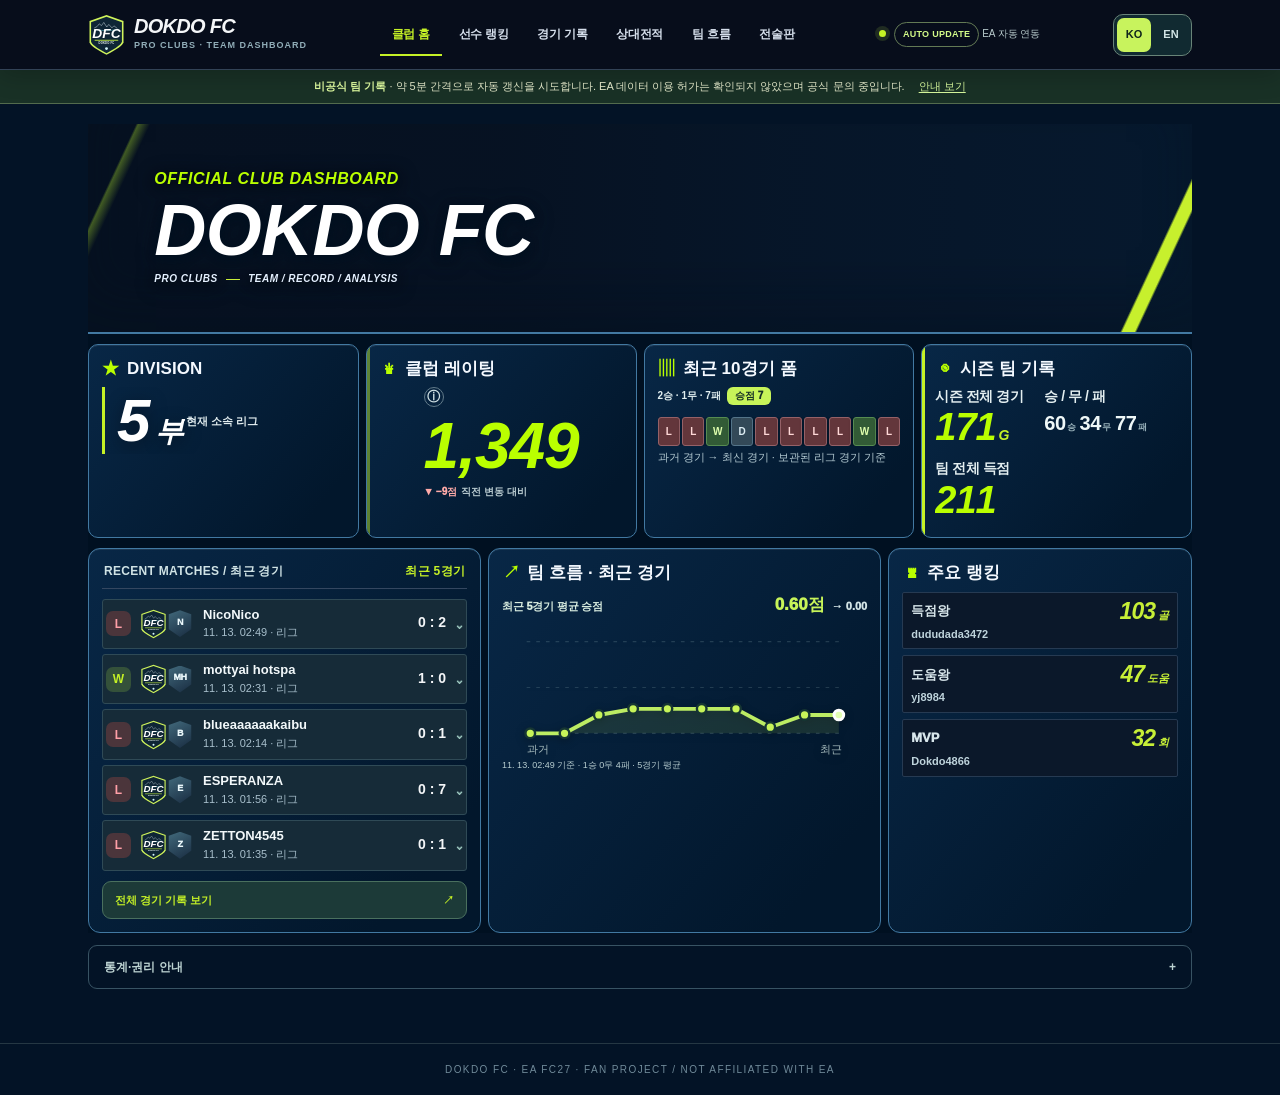
==== index.html @ 56c51da2 "Publish screenshot-reviewed mobile card density and revalidate all viewports" ====
<!doctype html>
<html lang="ko">
<head>
<meta charset="utf-8"><meta name="viewport" content="width=device-width,initial-scale=1">
<meta name="color-scheme" content="dark">
<meta name="theme-color" content="#080e16">
<meta property="og:title" content="DOKDO FC | 독립 클럽 경기 기록">
<meta property="og:description" content="디비전, 선수 랭킹, 경기 결과, 상대전적과 최근 10경기 흐름">
<meta property="og:image" content="https://insungmeta.github.io/dokdo-fc/assets/og-dokdo-fc.png">
<title>DOKDO FC | 독립 클럽 경기 기록</title>
<link rel="alternate" hreflang="ko" href="https://insungmeta.github.io/dokdo-fc/?lang=ko">
<link rel="alternate" hreflang="en" href="https://insungmeta.github.io/dokdo-fc/?lang=en">
<meta name="description" content="DOKDO FC 독립 팬 커뮤니티의 경기·선수 기록과 전술 분석. EA 또는 그 라이선스 제공자와 제휴하지 않습니다.">
<style>
:root{--bg:#080e16;--panel:#111d2a;--panel2:#152432;--ink:#eff6f8;--soft:#b7c7d1;--muted:#8298a8;--line:#263949;--lime:#c6f24d;--green:#9ccf39;--cyan:#69d7e8;--gold:#f4c86d;--red:#ef7e83}
*{box-sizing:border-box}html{scroll-behavior:smooth}body{margin:0;background:radial-gradient(ellipse at 50% -300px,#1d3840,#080e16 730px);color:var(--ink);font:14px/1.5 'Pretendard','Noto Sans KR','Malgun Gothic',sans-serif}button{cursor:pointer;font:inherit}button:focus-visible,a:focus-visible{outline:2px solid var(--cyan);outline-offset:3px}a{text-decoration:none;color:inherit}svg{display:block}.shell{max-width:1460px;margin:0 auto;padding:0 38px}.microtop{font-size:10px;letter-spacing:2.4px;padding:8px 0;background:var(--lime);color:#102017;font-weight:900}.microtop .shell{display:flex;justify-content:space-between;gap:15px}.mini-logo{width:39px;height:45px;flex:none}.brand{display:flex;align-items:center;gap:13px}.brand h1{margin:0;font:900 24px/1 Arial,sans-serif;letter-spacing:-.9px}.brand p{font-size:10px;letter-spacing:1.3px;color:#9ab4bc;margin:7px 0 0;font-weight:800}.header{position:sticky;top:0;z-index:20;background:#0c1822ee;backdrop-filter:blur(14px);border-bottom:1px solid #31434c}.header .shell{height:77px;display:flex;justify-content:space-between;gap:20px;align-items:center}.nav{display:flex;align-items:center;gap:7px}.nav a{color:#a2b3bd;font-weight:800;border-radius:7px;padding:11px 14px;font-size:12px}.nav a.selected,.nav a:hover{color:var(--lime);background:#2b423b70}.live{color:#b8cacc;font-size:11px;white-space:nowrap}.live:before{content:"";display:inline-block;width:7px;height:7px;background:var(--lime);border-radius:50%;margin-right:8px;box-shadow:0 0 0 4px #c5f35022}.demo{display:inline-block;border:1px solid #637a55;color:#d3fb89;padding:5px 8px;border-radius:30px;font-size:10px;font-weight:900;letter-spacing:.3px}
main{padding-top:24px;padding-bottom:50px}.hero{display:grid;grid-template-columns:minmax(0,1.35fr) minmax(330px,.8fr);gap:16px}.hero-left,.hero-right{min-width:0;position:relative;border:1px solid #36504e;border-radius:15px;overflow:hidden;min-height:253px}.hero-left{background:radial-gradient(ellipse at 79% 70%,#2d534a 0%,transparent 46%),linear-gradient(115deg,#172e3b,#0e202e 80%);padding:31px 34px}.hero-left:before{content:"";position:absolute;inset:-60px -120px auto auto;width:380px;height:380px;border:1px solid #ffffff22;border-radius:100%;box-shadow:0 0 0 60px #ffffff07,0 0 0 120px #ffffff04;pointer-events:none}.hero-left .eyebrow{font-weight:900;letter-spacing:2px;font-size:10px;color:var(--lime)}.hero-left h2{font-size:clamp(29px,3.0vw,47px);line-height:1.12;letter-spacing:-2.1px;margin:16px 0 11px;max-width:760px}.hero-left h2 strong{color:var(--lime)}.hero-left p{max-width:530px;color:#b6d0d5;font-size:12px;margin:0;line-height:1.85}.hero-chips{margin-top:23px;display:flex;flex-wrap:wrap;gap:8px}.chip{background:#11272dba;padding:8px 11px;color:#b9d0d5;border:1px solid #53716a;border-radius:6px;font-size:10px;letter-spacing:.3px;font-weight:800}.chip b{color:#e4f8fb}.hero-right{background:linear-gradient(120deg,#152532,#0d1c29);padding:20px 23px;display:flex;flex-direction:column;justify-content:space-between}.hero-right-top{display:flex;align-items:center;justify-content:space-between;font-size:10px;color:#a5bbc3;font-weight:900;letter-spacing:1.4px}.win{color:var(--lime)}.scoreline{display:grid;grid-template-columns:1fr auto 1fr;align-items:center;gap:10px}.sideclub{text-align:center;min-width:0}.sideclub .name{font-size:11px;font-weight:900;overflow-wrap:anywhere}.sideclub small{color:#8396a6;font-size:9px}.sideclub .team-mark{display:flex;align-items:center;justify-content:center;margin:0 auto 6px;width:50px;height:55px}.sideclub .team-mark .mini-logo{width:42px;height:48px}.fallback-mark{width:47px;height:47px;display:grid;place-items:center;border-radius:50%;border:2px solid #67848e;color:#e1eaf1;font-weight:900;letter-spacing:-1px;background:#1f3544}.score-number{font:900 clamp(42px,4.1vw,65px)/1 Arial,sans-serif;letter-spacing:-4px;white-space:nowrap}.score-number span{color:#758c92;font-weight:700;margin:0 6px}.hero-right-foot{display:flex;justify-content:space-between;border-top:1px solid #ffffff16;padding-top:12px;color:#8da5b4;font-size:10px;gap:5px}.hero-right-foot strong{color:#cde3e7}
.metric-strip{display:grid;grid-template-columns:repeat(4,1fr);gap:14px;margin-top:16px}.metric{border-radius:13px;background:#111e2b;border:1px solid #273c4b;padding:19px 20px;display:flex;align-items:center;gap:15px;min-height:109px}.metric-icon{width:44px;height:44px;display:grid;place-items:center;flex:none;border:1px solid #44645e;background:#1a3b3c;border-radius:12px;color:var(--lime)}.metric-icon svg{width:23px;height:23px}.metric h3{font-size:11px;font-weight:850;margin:0;color:#9cb1bf}.metric b{font:900 31px/1 Arial,sans-serif;letter-spacing:-1.5px;display:block;margin:8px 0}.metric small{font-size:10px;color:#8096a4}.metric .accent{color:var(--lime)}
.section-title{display:flex;align-items:end;justify-content:space-between;gap:16px;margin:39px 0 17px}.section-title .no{display:block;color:var(--lime);font-size:10px;letter-spacing:2.5px;font-weight:900}.section-title h2{font-size:26px;margin:7px 0 0;letter-spacing:-1.1px}.section-title p{font-size:11px;line-height:1.5;color:var(--muted);margin:0;text-align:right}.pill-outline{display:inline-block;padding:7px 10px;border-radius:6px;border:1px solid #456364;color:#bcd4d2;font-weight:900;font-size:10px}
.star-grid{display:grid;grid-template-columns:repeat(4,minmax(0,1fr));gap:13px}.star{background:linear-gradient(135deg,#182934,#111c28);border:1px solid #324b57;border-radius:13px;padding:20px 19px;position:relative;overflow:hidden;min-height:205px}.star:after{content:"";position:absolute;width:140px;height:140px;border-radius:50%;border:1px solid #ffffff15;right:-48px;top:30px;box-shadow:0 0 0 35px #ffffff04}.star .star-top{display:flex;align-items:center;justify-content:space-between;font-size:10px;color:#a1b8bc;font-weight:900;letter-spacing:1.6px;position:relative;z-index:1}.star .emblem{width:39px;height:39px;border-radius:11px;background:#273e42;display:grid;place-items:center;font-size:22px;border:1px solid #486a60}.star .hero-number{font:900 61px/1 Arial,sans-serif;color:var(--lime);letter-spacing:-4px;margin-top:23px;position:relative;z-index:1}.star:nth-child(2) .hero-number{color:var(--cyan)}.star:nth-child(3) .hero-number{color:var(--gold)}.star:nth-child(4) .hero-number{color:#d6ddf6}.star .person{font-size:16px;font-weight:900;overflow-wrap:anywhere;margin:12px 0 4px;position:relative;z-index:1}.star .detail{font-size:10px;color:#8ea6b5;font-weight:750;position:relative;z-index:1}
.squad-layout{display:grid;grid-template-columns:minmax(0,1.38fr) minmax(335px,.75fr);gap:16px;margin-top:16px;align-items:stretch}.panel{border:1px solid #2b4150;border-radius:14px;background:#111d2a;min-width:0;overflow:hidden}.panel-head{padding:20px 21px;border-bottom:1px solid #263948;display:flex;align-items:center;justify-content:space-between;gap:12px}.panel-head h3{font-size:17px;margin:2px 0 0;letter-spacing:-.5px}.panel-head small{font-size:10px;font-weight:800;color:#91a9b5}.panel-head .minor{font-size:10px;color:#90a9b7;text-align:right}.panel-content{padding:21px}.category-strip{display:flex;flex-wrap:wrap;gap:7px;padding:18px 20px 7px}.category-strip button{border:1px solid #304956;border-radius:7px;background:#1b2e3d;color:#adc2cc;font-size:11px;font-weight:900;padding:10px 12px;transition:background .15s}.category-strip button.active,.category-strip button:hover{background:var(--lime);color:#132216;border-color:var(--lime)}.standings{padding:6px 20px 9px}.standing-row{display:grid;grid-template-columns:31px minmax(114px,1fr) 1.1fr auto;align-items:center;gap:13px;padding:14px 4px;border-bottom:1px solid #263747;cursor:pointer;border-radius:5px}.standing-row:hover,.standing-row.active{background:#22372e80}.standing-row:last-child{border-bottom:0}.order{color:#8babb0;font-size:14px;font-weight:900;text-align:center}.standing-row:first-child .order{color:var(--lime)}.who{min-width:0}.who strong{display:block;font-size:12px;overflow-wrap:anywhere}.who span{font-size:10px;color:#7796a8}.progress{height:8px;background:#273b48;border-radius:10px;overflow:hidden}.progress>i{display:block;height:100%;background:linear-gradient(90deg,#719d41,var(--lime));border-radius:10px}.amount{min-width:70px;text-align:right;font-size:18px;color:var(--lime);font-weight:900}.note{font-size:10px;color:#87a0b0;line-height:1.7;padding:0 21px 20px;min-height:44px}.profile-content{padding:24px}.profile-kicker{font-size:10px;color:var(--lime);letter-spacing:2px;font-weight:900}.profile-avatar{background:#26413d;border:2px solid #4f765c;color:var(--lime);border-radius:14px;width:58px;height:58px;display:grid;place-items:center;font-weight:1000;font-size:24px}.profile-top{display:flex;gap:14px;align-items:center;margin:14px 0 12px}.profile-top strong{display:block;font-size:19px;overflow-wrap:anywhere}.profile-top small{font-size:11px;color:#8eacb5}.profile-big{border-radius:11px;background:linear-gradient(110deg,#1f3c32,#172832);padding:17px 18px;display:flex;justify-content:space-between;align-items:end;margin-top:15px;gap:6px}.profile-big small{color:#a2c4be;font-size:10px}.profile-big b{font:900 43px/1 Arial,sans-serif;color:var(--lime)}.profile-stats{display:grid;grid-template-columns:1fr 1fr;gap:8px;margin-top:10px}.profile-stat{background:#1a2b39;border:1px solid #2b404e;border-radius:9px;padding:12px 13px}.profile-stat span{color:#94aebb;font-size:10px;display:block}.profile-stat strong{font:900 22px/1 Arial,sans-serif;margin-top:8px;display:block}.profile-hint{font-size:11px;color:#98acb5;line-height:1.75;margin-top:15px}.scopetag{display:inline-block;color:#a1d2cf;border:1px solid #45636a;background:#183037;padding:5px 8px;font-size:10px;border-radius:5px;font-weight:850}
.separate-row{display:grid;grid-template-columns:1fr 1fr;gap:16px;margin-top:16px}.highlight-panel{display:flex;gap:17px;align-items:center;padding:20px}.highlight-panel .symbol{border:1px solid #405959;border-radius:11px;background:#20363c;width:55px;height:55px;flex:none;display:grid;place-items:center;font-size:27px}.highlight-panel h3{font-size:14px;margin:0 0 5px}.highlight-panel p{margin:0;color:#8da8b6;font-size:11px;line-height:1.65}.highlight-panel b{font-size:22px;color:var(--lime)}
.match-section{display:grid;grid-template-columns:minmax(280px,.72fr) minmax(0,1.45fr);gap:16px}.match-list{padding:8px 13px}.match-item{display:grid;grid-template-columns:42px 1fr auto;align-items:center;text-align:left;gap:12px;color:var(--ink);width:100%;background:none;border:1px solid transparent;border-radius:9px;padding:13px 11px}.match-item:hover,.match-item.active{background:#1c3240;border-color:#3d565f}.match-item .wl{font-weight:1000;font-size:16px;width:30px;height:30px;display:grid;place-items:center;border-radius:7px;background:#4b353b;color:#ff9fa7}.match-item.win .wl{background:#34513a;color:var(--lime)}.match-item.draw .wl{background:#385060;color:#d7e6e9}.match-item .title{font-size:12px;font-weight:900}.match-item .date{font-size:10px;color:#8499a6;margin-top:4px}.match-item .score{font-size:18px;font-weight:950;white-space:nowrap}.match-center-head{background:linear-gradient(120deg,#1a3139,#122431);padding:20px 22px;display:flex;align-items:center;justify-content:space-between;gap:12px;border-bottom:1px solid #40565b}.match-center-head .games-title{font-size:12px;font-weight:850;color:#a4bbc3}.match-center-head .score{font:900 36px/1 Arial,sans-serif;letter-spacing:-1.2px;white-space:nowrap}.match-center-head .score b{color:var(--lime)}.center-body{padding:21px 24px}.compare-title{display:flex;justify-content:space-between;color:#a4b7c4;letter-spacing:.7px;font-size:10px;font-weight:900;margin-bottom:16px}.dual{display:grid;grid-template-columns:41px minmax(0,1fr) 91px minmax(0,1fr) 41px;align-items:center;gap:9px;margin:14px 0}.dual strong{font-size:15px}.dual strong:last-child{text-align:right}.dual .label{text-align:center;color:#b1c3ce;font-size:10px;font-weight:900}.lane{height:8px;background:#293d4b;border-radius:7px;overflow:hidden}.lane i{height:100%;display:block;width:0;background:var(--lime);border-radius:8px}.lane.r i{float:right;background:var(--cyan)}.coverage{background:#23312f;padding:10px 12px;border-left:2px solid var(--lime);border-radius:3px;color:#b1c9c2;font-size:10px;line-height:1.7;margin:16px 0}.match-footer{display:grid;grid-template-columns:repeat(3,1fr);gap:9px}.comparison-mini{border:1px solid #2a4250;background:#172a37;padding:11px 12px;border-radius:9px}.comparison-mini small{color:#93aab7;font-size:10px}.comparison-mini b{display:block;font-size:19px;color:#d7edf1;margin-top:5px}.comparison-mini b em{font-size:10px;color:#8dabb8;font-style:normal}.muted-tip{color:#8299a9;font-size:10px;margin:15px 0 0;line-height:1.7}
.final-tiles{display:grid;grid-template-columns:1.05fr .95fr;gap:16px}.formline{display:flex;flex-wrap:wrap;gap:9px;margin-top:16px}.formline span{width:36px;height:36px;display:grid;place-items:center;font-weight:1000;font-size:13px;border-radius:8px;border:1px solid #384e5b;color:#a8c1ce;background:#203442}.formline span.w{color:#d9ff86;background:#2a503a;border-color:#4d7950}.formline span.l{color:#ffb3ba;background:#512f3a;border-color:#74515a}.formline span.d{color:#c5d6de;background:#2c4351}.form-summary{display:flex;justify-content:space-between;gap:12px;color:#a7bec8;font-size:12px;margin-top:22px}.form-summary strong{color:var(--lime)}.team-record{height:12px;border-radius:12px;background:#263d4c;overflow:hidden;display:flex;margin-top:12px}.team-record i{display:block;height:100%}.team-record .w{background:var(--lime)}.team-record .d{background:#6caabd}.team-record .l{background:#b66e74}.cards-board{display:flex;flex-direction:column;gap:13px}.card-row{display:flex;gap:12px;align-items:center;justify-content:space-between;border-radius:10px;background:#1a2b38;border:1px solid #2c4450;padding:13px 14px}.card-row .name{font-weight:900;font-size:12px}.card-row .sub{font-size:10px;color:#859fab;margin-top:4px}.card-count{font-size:13px;font-weight:900;white-space:nowrap}.data-disclaimer{font-size:10px;line-height:1.8;color:#92a6b5;margin-top:25px;border-top:1px solid #283b49;padding-top:18px}.data-disclaimer strong{color:#d9e9e6}.method-btn{background:none;border:1px solid #59736a;border-radius:7px;padding:10px 13px;color:#cdeab2;font-size:11px;font-weight:900}.method-btn:hover{background:#284135}.foot{text-align:center;font-size:10px;letter-spacing:1.4px;color:#667f8f;padding:24px;border-top:1px solid #253743}.notice-ribbon{margin-top:15px;color:#b2c4c4;font-size:11px;line-height:1.7}.notice-ribbon b{color:var(--lime)}
.modal{border-radius:12px;border:1px solid #536d70;background:#11212d;color:var(--ink);padding:25px;max-width:600px;width:calc(100vw - 30px);box-shadow:0 30px 120px #000b}.modal::backdrop{background:#02070bc0}.modal h3{margin:0 0 15px}.modal p,.modal li{font-size:12px;color:#aec1ca;line-height:1.8}.modal ul{padding-left:19px}.modal button{background:var(--lime);border:0;border-radius:7px;padding:10px 19px;color:#0e1d17;font-weight:900}

/* V3: make CURRENT DIVISION the first visual focal point */
.hero-left{min-height:280px;padding-top:24px;padding-bottom:22px}
.division-showcase{display:flex;align-items:center;gap:23px;margin-top:12px;position:relative;z-index:1}
.division-digit{color:var(--lime);font:900 clamp(82px,9.2vw,142px)/.95 Arial,sans-serif;letter-spacing:-9px;text-shadow:0 12px 40px #b8f34b1c;white-space:nowrap}
.division-digit span{font-size:.48em;letter-spacing:-3px;margin-left:7px}
.division-copy{display:flex;flex-direction:column;gap:7px;margin-top:10px}
.division-copy strong{font-size:20px;letter-spacing:-.7px}
.division-copy small{font-size:10px;color:#9cbdc6;font-weight:850;letter-spacing:.8px}
.division-live{background:#cee96f24;border:1px solid #72904e;color:#e7ffa0;font-weight:900;font-size:10px;letter-spacing:.7px;border-radius:20px;padding:5px 9px;align-self:flex-start}
.division-subline{display:flex;gap:9px;flex-wrap:wrap;margin-top:6px}
.division-subline span{background:#0f2631bb;border:1px solid #3f6364;border-radius:6px;font-size:11px;padding:7px 10px;color:#eff8fa;font-weight:800}
.division-subline b{color:#a0bac1;font-size:10px;margin-right:8px}
.division-intro{margin-top:13px!important;font-size:11px!important}
.hero-left .hero-chips{margin-top:12px}
.head2head-inline{background:#213a32;border:1px solid #42694f;border-radius:8px;padding:10px 13px;color:#dbf5cf;font-size:11px;font-weight:850;margin-bottom:17px}
.h2h-panel{margin-top:17px;overflow:hidden}
.h2h-head{display:flex;align-items:center;justify-content:space-between;gap:20px;padding:20px 25px;border-bottom:1px solid var(--line);background:linear-gradient(110deg,#172d38,#11212e)}
.h2h-head h3{font-size:22px;margin:4px 0;letter-spacing:-.8px}.h2h-head h3 span{font-size:11px;font-weight:650;color:#9aafb8;margin-left:8px}
.h2h-head p{font-size:11px;color:#a0b5bf;margin:3px 0 0}.h2h-head .no{font-size:9px;letter-spacing:1.8px}
.h2h-select-wrap{display:flex;flex-direction:column;gap:5px;min-width:255px}.h2h-select-wrap label{font-size:10px;font-weight:800;color:#aabdc5}
.h2h-select-wrap select{appearance:none;background:#203748;color:#f1faef;border:1px solid #537062;padding:11px 36px 11px 12px;border-radius:7px;font-weight:850;font-size:12px;cursor:pointer;background-image:linear-gradient(45deg,transparent 50%,#c6f24d 50%),linear-gradient(135deg,#c6f24d 50%,transparent 50%);background-position:calc(100% - 20px) 17px,calc(100% - 15px) 17px;background-size:5px 5px;background-repeat:no-repeat}
.h2h-layout{display:grid;grid-template-columns:minmax(0,1fr) minmax(235px,.83fr) minmax(250px,1.15fr);gap:20px;padding:25px}
.h2h-emphasis{background:radial-gradient(ellipse at 0 0,#294b3f,transparent 90%),#162733;border-radius:11px;border:1px solid #35534e;padding:20px;min-width:0}
.h2h-versus{display:flex;align-items:center;gap:9px;font-size:12px;font-weight:900}.h2h-versus>span:first-child{color:var(--lime)}.h2h-versus strong{font-size:9px;color:#8babb8}.h2h-versus>span:last-child{overflow-wrap:anywhere}
.h2h-count{font:900 52px/1 Arial,sans-serif;color:var(--lime);margin-top:19px;letter-spacing:-2px}.h2h-count span{font:800 12px/1.3 'Pretendard','Noto Sans KR',sans-serif;letter-spacing:0;color:#b6cbd0;margin-left:7px}
.h2h-desc{font-size:10px;color:#86a9b4;margin-top:10px}
.h2h-stats{display:flex;flex-direction:column;justify-content:center;gap:16px}.h2h-wdl{display:grid;grid-template-columns:repeat(3,1fr);gap:7px}.h2h-wdl>div{background:#1b3040;border:1px solid #354e5a;border-radius:9px;text-align:center;padding:12px 4px}.h2h-wdl strong{font:900 33px/1 Arial,sans-serif;display:block;color:var(--lime)}.h2h-wdl>div:nth-child(2) strong{color:#cfdfed}.h2h-wdl>div:nth-child(3) strong{color:#f29e9f}.h2h-wdl span{font-size:11px;color:#a1b2c0;display:block;margin-top:6px;font-weight:850}
.h2h-record-line{height:8px;border-radius:5px;overflow:hidden;background:#50343d;display:flex}.h2h-record-line i{display:block;height:100%;background:var(--lime)}.h2h-goals{display:flex;justify-content:space-between;gap:9px;font-size:11px;color:#a0b7c1;margin-top:12px}.h2h-goals b{color:#f0f6fa;font-size:16px}
.h2h-history{min-width:0}.h2h-history-title{display:flex;align-items:center;justify-content:space-between;font-size:11px;margin-bottom:12px}.h2h-history-title b{font-weight:900}.h2h-history-title span{font-size:10px;color:#799cab}.h2h-fixtures{display:flex;flex-direction:column;gap:7px;max-height:212px;overflow:auto}
.h2h-fixture{display:grid;grid-template-columns:32px 1fr auto;gap:12px;align-items:center;padding:10px 11px;background:#1b2c3b;border-radius:7px;border:1px solid #2e4654}.h2h-fixture .result{font-size:12px;font-weight:900;border-radius:5px;display:grid;place-items:center;width:26px;height:26px;background:#36533e;color:var(--lime)}.h2h-fixture .result.l{background:#50353d;color:#ff9aa0}.h2h-fixture .result.d{background:#374a59;color:#e1ecf0}.h2h-fixture span{font-size:10px;color:#9eb6c2}.h2h-fixture strong{font-size:18px;white-space:nowrap}.h2h-foot{padding:13px 25px;border-top:1px solid #2d4653;background:#0e1a26;color:#8ea6b2;font-size:10px;line-height:1.7}
@media(max-width:1080px){.h2h-layout{grid-template-columns:1fr 1fr}.h2h-history{grid-column:1/-1}.h2h-fixtures{display:grid;grid-template-columns:repeat(2,minmax(0,1fr))}.hero-left{min-height:280px}}
@media(max-width:650px){.hero-left{padding:20px 19px;min-height:auto}.division-showcase{gap:14px}.division-digit{font-size:95px;letter-spacing:-7px}.division-copy strong{font-size:15px}.division-copy small{font-size:8px}.division-live{font-size:8px;padding:4px 5px}.division-subline span{font-size:10px}.division-intro{font-size:10px!important}.h2h-head{flex-direction:column;align-items:stretch;padding:17px}.h2h-head h3{font-size:19px}.h2h-select-wrap{min-width:0}.h2h-layout{grid-template-columns:1fr;gap:11px;padding:14px}.h2h-history{grid-column:auto}.h2h-fixtures{display:flex}.h2h-emphasis{padding:17px}.h2h-count{font-size:44px}.h2h-foot{padding:13px 16px}}

@media(max-width:1080px){.shell{padding-left:24px;padding-right:24px}.hero{grid-template-columns:1fr}.hero-left,.hero-right{min-height:220px}.hero-right{max-width:none}.scoreline{max-width:600px;margin:auto;width:100%}.metric-strip{grid-template-columns:repeat(2,1fr)}.star-grid{grid-template-columns:repeat(2,1fr)}.squad-layout,.match-section{grid-template-columns:1fr}.separate-row{grid-template-columns:1fr 1fr}.final-tiles{grid-template-columns:1fr}.rightstatus{display:none}}
@media(max-width:650px){.shell{padding-left:15px;padding-right:15px}.microtop{font-size:8px;letter-spacing:1.1px}.header .shell{height:71px;gap:8px;flex-wrap:wrap}.brand h1{font-size:19px}.brand p{font-size:8px}.mini-logo{width:33px;height:38px}.nav{gap:0}.nav a{font-size:10px;padding:8px}.demo{display:none}.hero-left{padding:25px 22px;min-height:215px}.hero-left h2{font-size:30px;letter-spacing:-1.4px;margin-top:16px}.hero-left p{font-size:11px}.hero-right{padding:18px;min-height:194px}.score-number{font-size:47px}.hero-right-foot{font-size:9px}.metric-strip{gap:9px}.metric{min-height:108px;padding:12px;gap:9px}.metric-icon{width:36px;height:36px}.metric-icon svg{width:19px}.metric b{font-size:26px}.metric h3{font-size:10px}.metric small{font-size:9px}.section-title{margin:28px 0 12px}.section-title h2{font-size:21px}.section-title p{display:none}.star-grid{gap:9px}.star{min-height:176px;padding:15px 12px}.star .star-top{font-size:8px;letter-spacing:.7px}.star .emblem{width:32px;height:32px;font-size:17px}.star .hero-number{font-size:48px;margin-top:19px}.star .person{font-size:12px}.star .detail{font-size:9px}.panel-head{padding:16px}.panel-content{padding:16px}.category-strip{padding:14px 12px 4px;gap:5px}.category-strip button{padding:9px 9px;font-size:10px}.standings{padding:5px 11px}.standing-row{grid-template-columns:21px minmax(95px,1fr) .6fr auto;gap:7px}.who strong{font-size:11px}.amount{min-width:49px;font-size:15px}.progress{height:7px}.profile-content{padding:20px}.separate-row{grid-template-columns:1fr}.match-center-head{padding:17px}.center-body{padding:16px}.dual{grid-template-columns:32px 1fr 82px 1fr 32px;gap:5px}.dual strong{font-size:13px}.dual .label{font-size:9px}.match-footer{gap:5px}.comparison-mini{padding:10px 8px}.comparison-mini small{font-size:9px}.comparison-mini b{font-size:16px}.formline span{width:30px;height:30px}.topline small{display:none}}

/* V4: actual EA emblem URLs with clean responsive fallback badges */
.crest-frame{width:38px;height:42px;position:relative;display:inline-flex;flex:0 0 auto;align-items:center;justify-content:center;isolation:isolate}
.crest-frame.small{width:30px;height:33px}.crest-frame.large{width:61px;height:65px}
.crest-fallback{width:94%;height:94%;display:grid;place-items:center;clip-path:polygon(50% 0,96% 15%,96% 70%,50% 99%,4% 70%,4% 15%);background:linear-gradient(150deg,#426a7c,#182b40);border-radius:1px;color:#ebf8fb;font-weight:1000;letter-spacing:-.5px;font-size:11px;padding-bottom:2px}
.crest-frame.small .crest-fallback{font-size:9px}.crest-frame.large .crest-fallback{font-size:15px}
.crest-img{display:block;position:absolute;inset:0;width:100%;height:100%;object-fit:contain;filter:drop-shadow(0 3px 4px #0006)}
.crest-frame.is-fallback .crest-img{display:none}
.match-item{grid-template-columns:32px 62px minmax(0,1fr) auto;gap:9px}
.match-item .match-logos{display:flex;align-items:center;gap:3px;min-width:62px}
.match-item .match-logos .crest-frame{width:29px;height:32px}
.match-item .wl{font-size:13px;width:27px;height:27px}
.match-item .title{font-size:11px;line-height:1.3}
.scoreline .team-mark .crest-frame{margin:auto}
.scoreline .sideclub .team-mark{width:62px;height:67px}
.scoreline .name{line-height:1.3;min-height:28px}
.game-team-display{display:flex;align-items:center;gap:10px;margin-top:7px}
.game-team-display .crest-frame{width:35px;height:37px}
.game-team-display .team-name-pair{font-size:12px;font-weight:900;line-height:1.3;letter-spacing:-.3px}
.game-team-display .team-name-pair span{color:#7d9aab;font-size:11px;margin:0 4px}
.h2h-versus{align-items:center;gap:10px}
.h2h-rival-brand{display:flex;align-items:center;gap:8px;min-width:0;font-size:11px;font-weight:950}
.h2h-rival-brand .crest-frame{width:35px;height:38px}
.h2h-rival-brand>span{overflow-wrap:anywhere}
.h2h-fixture{grid-template-columns:27px 42px minmax(0,1fr) auto;gap:9px}
.h2h-fixture .fixture-logos{display:flex;align-items:center;gap:1px}
.h2h-fixture .fixture-logos .crest-frame{width:19px;height:22px}
.h2h-fixture .fixture-logos .crest-fallback{font-size:7px}
.crest-data-note{display:flex;gap:7px;align-items:center;font-size:10px;color:#99b3bd;margin:8px 0 0;padding:0 2px}
.crest-data-note b{color:#c7f25c}
@media(max-width:650px){.match-item{grid-template-columns:28px 55px minmax(0,1fr) auto;gap:5px;padding:11px 8px}.match-item .match-logos{gap:0;min-width:52px}.match-item .match-logos .crest-frame{width:25px;height:29px}.match-item .score{font-size:15px}.match-item .title{font-size:10px}.game-team-display .crest-frame{width:27px;height:31px}.game-team-display{gap:6px}.game-team-display .team-name-pair{font-size:10px}.h2h-rival-brand .crest-frame{width:27px;height:30px}.h2h-rival-brand{gap:3px;font-size:10px}.h2h-versus{gap:5px}.h2h-fixture{grid-template-columns:25px 36px minmax(0,1fr) auto;gap:6px}}


/* V5: current division + immediately visible 10-match form */
.division-form{margin-top:13px;background:#092229c9;border:1px solid #45685b;border-radius:10px;padding:12px 15px;max-width:670px;position:relative;z-index:1}
.division-form-top{display:flex;align-items:center;gap:10px;flex-wrap:wrap;font-size:11px}
.division-form-top strong{font-weight:950;color:#f2ffef;margin-right:auto}
.division-form-top span{font-weight:850;color:#e2eff0}
.division-form-top b{background:#c7f459;color:#163027;border-radius:6px;padding:3px 8px;font-weight:950}
.division-form-results{display:grid;grid-template-columns:repeat(10,minmax(0,1fr));gap:5px;margin:10px 0 6px}
.division-form-results span{height:24px;border-radius:5px;display:grid;place-items:center;font-size:10px;font-weight:950;color:#c6d9df;background:#284655;border:1px solid #50717c}
.division-form-results span.w{background:#325b36;color:#e0ffae;border-color:#568c51}
.division-form-results span.d{background:#334958;color:#deedf4;border-color:#547489}
.division-form-results span.l{background:#63363b;color:#ffd8d7;border-color:#956167}
.division-form>small{color:#89a4af;font-size:9px;line-height:1.4}
.star-grid{grid-template-columns:repeat(5,minmax(0,1fr))}
.star{padding:19px 16px;min-width:0}.star .star-top{font-size:9px;letter-spacing:.5px}
.star .hero-number{font-size:56px}
.star:nth-child(4) .hero-number{color:#8fe1b8}
.star:nth-child(5) .hero-number{color:#d6ddf6}
@media(max-width:1080px){.star-grid{grid-template-columns:repeat(2,minmax(0,1fr))}}
@media(max-width:650px){.division-form{padding:11px 12px}.division-form-results{gap:3px}.division-form-results span{height:24px}.division-form-top{gap:7px;font-size:10px}.star .hero-number{font-size:47px}.star .star-top{font-size:8px}.star-grid .star:last-child{grid-column:1/-1;min-height:155px}}


/* V6 layout refinement — compact desktop hero, less decorative dead space, reliable mobile card layering */
.hero-left{padding:23px 25px 17px;min-height:0}
.division-hero-main{display:grid;grid-template-columns:minmax(0,.94fr) minmax(300px,1.06fr);gap:18px;align-items:center;margin-top:10px;position:relative;z-index:1}
.division-primary{min-width:0}
.division-showcase{gap:12px;margin-top:0}
.division-digit{font-size:clamp(85px,7.8vw,116px);letter-spacing:-8px}
.division-digit span{margin-left:5px}
.division-copy{gap:5px;margin-top:3px}
.division-copy strong{font-size:16px}
.division-copy small{font-size:9px}
.division-live{font-size:9px;letter-spacing:0;padding:4px 7px}
.division-subline{gap:7px;margin-top:7px}
.division-subline span{padding:6px 8px;font-size:10px}
.division-subline b{font-size:9px;margin-right:5px}
.division-form{max-width:none;margin:0;padding:14px 13px}
.division-form-top{gap:7px;font-size:10px}
.division-form-top strong{width:100%;font-size:12px}
.division-form-results{gap:4px;margin:9px 0 7px}
.division-form-results span{height:27px}
.hero-left .hero-chips{margin-top:12px;gap:6px;position:relative;z-index:1}
.hero-chips .chip{padding:6px 8px;font-size:9px}
.hero-right{padding:18px 19px;gap:12px;justify-content:space-between}
.hero-right .scoreline{margin:8px 0;gap:8px}
.hero-last-stats{display:grid;grid-template-columns:repeat(3,minmax(0,1fr));gap:7px;padding:11px 0 5px;border-top:1px solid #ffffff1d}
.hero-last-stats div{text-align:center;display:flex;flex-direction:column;gap:3px;min-width:0}
.hero-last-stats div+div{border-left:1px solid #ffffff16}
.hero-last-stats span{font-size:9px;color:#8babb5;font-weight:800}
.hero-last-stats strong{font:900 20px/1.15 Arial,sans-serif;color:#d4eaf1}
.hero-right-foot{padding-top:9px}
.section-title{margin-top:30px}
.star{min-height:174px;padding:16px 15px}
.star:after{opacity:.34;pointer-events:none}
.star .star-top{gap:7px}
.star .star-top>span:first-child{min-width:0;line-height:1.3;overflow-wrap:anywhere}
.star .emblem{flex:none;width:34px;height:34px;font-size:19px;position:relative;z-index:2}
.star .emblem-mvp{color:#f4c86d;background:#493d2c;border-color:#756342}
.star .emblem-mvp svg{display:block;width:23px;height:23px}
.star .hero-number{font-size:52px;margin-top:16px}
.star .person{margin-top:8px;font-size:14px}
.highlight-panel{padding:14px 17px;gap:12px}
.highlight-panel .symbol{width:43px;height:43px;font-size:20px}
.highlight-panel h3{font-size:13px}
.highlight-panel p{font-size:10px}
@media(max-width:1290px){
 .hero{grid-template-columns:1fr}
 .division-hero-main{grid-template-columns:minmax(0,.8fr) minmax(360px,1fr)}
 .hero-right{min-height:0;gap:12px}
 .hero-right .scoreline{max-width:720px;margin:4px auto 0}
 .hero-last-stats{max-width:700px;width:100%;margin:0 auto}
}
@media(max-width:820px){
 .division-hero-main{grid-template-columns:1fr;gap:13px}
 .division-form{width:100%}
 .hero-left{padding:22px}
 .division-showcase{gap:14px}
 .division-digit{font-size:108px}
 .division-copy strong{font-size:17px}
 .star-grid{grid-template-columns:repeat(2,minmax(0,1fr))}
}
@media(max-width:650px){
 /* Keep the header in normal document flow: a sticky capture previously obscured the MVP card. */
 .header{position:relative;top:auto}
 .hero-left{padding:19px 17px;min-height:0}
 .division-hero-main{gap:12px;margin-top:8px}
 .division-digit{font-size:91px}
 .division-copy strong{font-size:16px}
 .division-form{padding:11px}
 .division-form-top strong{width:auto}
 .hero-right{padding:16px}
 .hero-right .scoreline{margin:3px auto}
 .hero-last-stats{padding:11px 0 5px}
 .hero-last-stats strong{font-size:19px}
 .hero-last-stats span{font-size:9px}
 .section-title{margin-top:25px}
 .star-grid{gap:9px}
 .star{min-height:153px;padding:13px 11px}
 .star::after{display:none}
 .star .star-top{display:grid;grid-template-columns:minmax(0,1fr) 30px;align-items:start;gap:5px;font-size:9px;letter-spacing:.05px}
 .star .star-top>span:first-child{line-height:1.4;overflow-wrap:anywhere}
 .star .emblem{width:30px;height:30px;font-size:16px}
 .star .emblem-mvp svg{width:22px;height:22px}
 .star .hero-number{font-size:44px;margin-top:10px}
 .star .person{font-size:12px;margin-top:7px}
 .star .detail{font-size:9px}
 .star-grid .star:last-child{grid-column:1/-1;min-height:119px;display:grid;grid-template-columns:minmax(0,1fr) auto;grid-template-rows:auto auto auto;align-items:center;column-gap:12px}
 .star-grid .star:last-child .star-top{grid-column:1/-1}
 .star-grid .star:last-child .hero-number{grid-column:2;grid-row:2/4;font-size:51px;margin:0 8px 0 0}
 .star-grid .star:last-child .person{grid-column:1;grid-row:2;margin:4px 0 0}
 .star-grid .star:last-child .detail{grid-column:1;grid-row:3}
}
@media(max-width:360px){
 .star .star-top{grid-template-columns:minmax(0,1fr) 27px}
 .star .emblem{width:27px;height:27px}
 .division-form-top{font-size:9px}
 .division-form-results{gap:2px}
}

/* Live V7: optically balanced club crests on desktop and mobile */
.scoreline .sideclub .team-mark{width:75px;height:75px;min-height:75px}
.scoreline .sideclub .team-mark .mini-logo{width:67px;height:72px}
.scoreline .sideclub .team-mark .crest-frame.large{width:69px;height:73px}
.match-item .match-logos .mini-logo{width:30px;height:33px;flex:none}
.match-item .match-logos .crest-frame{width:29px;height:32px}
.game-team-display .mini-logo.detail-crest{width:39px;height:43px;flex:none}
.game-team-display .crest-frame{width:38px;height:42px}
.h2h-rival-brand .mini-logo{width:38px;height:43px}
.h2h-rival-brand .crest-frame{width:38px;height:43px}
.fixture-logos .mini-logo{width:22px;height:26px;flex:none}
/* Mobile season record: keep win-draw-loss totals aligned without ugly line breaks. */
.division-subline{align-items:stretch;display:flex;flex-wrap:wrap}
.division-subline .season-wdl{display:flex;align-items:center;gap:5px;white-space:nowrap;flex-wrap:nowrap}
.division-subline .season-wdl span{border:0;background:none;padding:0;display:inline;color:#edf9f7;font-size:11px}
.division-subline .season-wdl strong{font-weight:950;color:#f4fbfc}
.division-subline .season-wdl i{font-style:normal;color:#779aaa}
/* Put both passing percentages on the same vertical baseline. */
.match-footer{align-items:stretch}
.match-footer .comparison-mini{display:flex;flex-direction:column;justify-content:space-between;min-width:0;min-height:83px}
.match-footer .comparison-mini b{min-height:28px;display:flex;align-items:end;margin-top:12px;line-height:1.1}
.match-footer .comparison-mini small{line-height:1.35;min-height:28px}
@media(max-width:650px){
 .scoreline .sideclub .team-mark{width:64px;height:70px;min-height:70px}
 .scoreline .sideclub .team-mark .mini-logo{width:63px;height:68px}
 .scoreline .sideclub .team-mark .crest-frame.large{width:62px;height:67px}
 .division-subline{display:grid;grid-template-columns:1fr;gap:7px}
 .division-subline .best-division{justify-self:start}
 .division-subline .season-wdl{width:100%;justify-content:space-between;gap:3px;padding:8px 9px;font-size:10px}
 .division-subline .season-wdl b{font-size:10px;margin-right:auto;white-space:nowrap}
 .division-subline .season-wdl span{white-space:nowrap;font-size:10px!important}
 .division-subline .season-wdl i{font-size:9px}
 .match-footer .comparison-mini{padding:9px 7px;min-height:95px}
 .match-footer .comparison-mini small{font-size:9px;min-height:37px}
 .match-footer .comparison-mini b{font-size:20px;min-height:24px;margin-top:7px}
 .game-team-display .mini-logo.detail-crest{width:33px;height:37px}
 .game-team-display .crest-frame{width:32px;height:35px}
 .match-item .match-logos .mini-logo{width:27px;height:31px}
 .match-item .match-logos .crest-frame{width:27px;height:31px}
 .h2h-rival-brand .mini-logo{width:30px;height:34px}
 .h2h-rival-brand .crest-frame{width:30px;height:34px}
}

/* Responsive navigation: preserve Player, Match, Archive, Board without overlap. */
@media(max-width:650px){
 .header .shell{height:auto;min-height:76px;padding-top:12px;padding-bottom:10px;align-content:center;row-gap:7px}
 .header .nav{order:3;flex-basis:100%;width:100%;display:flex;overflow-x:auto;scrollbar-width:none;white-space:nowrap;gap:3px;padding-bottom:2px}
 .header .nav::-webkit-scrollbar{display:none}
 .header .nav a{flex:0 0 auto;font-size:10px;padding:7px 9px}
 .header .live{display:none}
}

/* V7.1: full-width W/D/L figures, no accidental mobile number wrap */
.metric-wdl .metric-body{min-width:0;flex:1}
.metric-wdl .wdl-values{display:grid;grid-template-columns:repeat(3,minmax(0,1fr));gap:5px;margin:7px 0 5px}
.metric-wdl .wdl-values>span{min-width:0;display:flex;flex-direction:column;align-items:flex-start;gap:3px}
.metric-wdl .wdl-values strong{display:block;white-space:nowrap;font:900 23px/1 Arial,sans-serif;letter-spacing:-.8px;color:#eff8f8}
.metric-wdl .wdl-values small{font-size:10px;font-weight:800;color:#99b2bb}
.metric-wdl .wdl-rate{display:block;white-space:nowrap;font-size:10px}
@media(max-width:650px){
 .metric-wdl{display:grid;grid-template-columns:36px minmax(0,1fr);grid-template-rows:36px auto auto;align-items:center;column-gap:8px;row-gap:2px}
 .metric-wdl .metric-icon{grid-column:1;grid-row:1}
 .metric-wdl .metric-body{display:contents}
 .metric-wdl h3{grid-column:2;grid-row:1;margin:0}
 .metric-wdl .wdl-values{grid-column:1/-1;grid-row:2;gap:5px;margin:3px 0 0}
 .metric-wdl .wdl-values>span{align-items:center;gap:3px}
 .metric-wdl .wdl-values strong{font-size:21px;letter-spacing:-.6px}
 .metric-wdl .wdl-values small{font-size:9px}
 .metric-wdl .wdl-rate{grid-column:1/-1;grid-row:3;font-size:9px;margin-top:1px;text-align:center}
}
@media(max-width:360px){.metric-wdl .wdl-values strong{font-size:19px}}


/* V7.2: latest match -> useful recent results; complete archive remains directly accessible */
.hero-recent-card{min-height:0!important;display:flex;flex-direction:column;gap:9px;padding:17px 16px!important}
.hero-recent-card .hero-right-top{padding:0 2px 5px;gap:8px;letter-spacing:.6px}
.hero-recent-list{display:flex;flex-direction:column;gap:3px;flex:1}
.hero-recent-list .match-item{grid-template-columns:27px 54px minmax(0,1fr) auto;gap:6px;padding:7px 6px;border-color:#294651;background:#132b38aa}
.hero-recent-list .match-item .wl{width:25px;height:25px;font-size:12px}
.hero-recent-list .match-item .match-logos{min-width:52px;gap:0}
.hero-recent-list .match-item .match-logos .crest-frame{width:26px;height:29px}
.hero-recent-list .match-item .match-logos .mini-logo{width:27px;height:30px}
.hero-recent-list .match-item .title{font-size:11px;white-space:nowrap;text-overflow:ellipsis;overflow:hidden}
.hero-recent-list .match-item .date{margin-top:1px;font-size:9px}
.hero-recent-list .match-item .score{font-size:14px;font-variant-numeric:tabular-nums}
.hero-recent-all{display:flex;align-items:center;justify-content:space-between;padding:8px 11px;border:1px solid #4a705e;background:#183e38aa;border-radius:8px;color:var(--lime);font-weight:900;font-size:11px}
.hero-recent-all:hover{background:#285244}
.hero-loading{padding:20px;color:#9cbbc2}
.archive-filter{padding:12px 14px 0;display:flex;gap:7px;flex-wrap:wrap}
.archive-filter button{border-radius:7px;padding:7px 11px;border:1px solid #32505c;background:#182b39;color:#c6d9df;font-size:11px;font-weight:850}
.archive-filter button.active{background:var(--lime);border-color:var(--lime);color:#152523}
.archive-actions{display:flex;justify-content:space-between;align-items:center;gap:8px;padding:8px 14px 13px;font-size:10px;color:#9eb7be}
.archive-show-all{border:1px solid #71955d;background:#204039;color:#d9fac6;font-size:11px;border-radius:8px;padding:9px 12px;font-weight:900}
.archive-show-all[hidden]{display:none}
.archive-total{font-size:11px;color:var(--lime);margin-left:4px}
.archive-original{font-size:10px;color:#add3c0;white-space:nowrap}
.match-archive .match-list{padding-bottom:5px}
.match-archive .match-item .match-type{color:#95bac5;font-size:9px;font-weight:700}
@media(max-width:650px){
 .hero-recent-card{padding:14px 13px!important;gap:7px}
 .hero-recent-list .match-item{grid-template-columns:25px 55px minmax(0,1fr) auto;gap:5px;padding:8px 6px}
 .hero-recent-list .match-item .score{font-size:14px}
 .archive-original{font-size:9px}
 .archive-filter{padding:10px 10px 0;gap:4px}
 .archive-filter button{font-size:10px;padding:7px 8px}
 .archive-actions{padding:9px 11px}
}


/* V7.3: one-open accordion and sticky section navigation */
html{scroll-padding-top:91px}
#overview,#players,#matches,#rivalry,#more{scroll-margin-top:91px}
.header{position:sticky!important;top:0!important;z-index:90!important;box-shadow:0 6px 18px #020b1299}
.header .nav{min-width:0}
.header .nav a{white-space:nowrap}
.match-section{display:block}
.match-archive{width:100%}
.review-dock{display:none}
.inline-match-review[hidden]{display:none!important}
.inline-match-review{margin:6px 6px 12px;background:#132735;border-color:#557d67;box-shadow:0 10px 25px #0003}
.inline-match-review .review-utility{display:flex;align-items:center;justify-content:space-between;gap:10px;padding:10px 16px;background:#1e3d3c;border-bottom:1px solid #527565;color:#d6f69d;font-size:11px}
.inline-match-review .review-utility button{background:#294b49;color:#f0f8eb;border:1px solid #678f7b;border-radius:7px;padding:7px 10px;font-size:11px}
.match-item .match-chevron{display:inline-block;color:#9ac4bd;font-size:15px;margin-left:9px;transition:transform .17s ease;vertical-align:middle}
.match-item[aria-expanded="true"] .match-chevron{transform:rotate(180deg);color:var(--lime)}
.match-item[aria-expanded="true"]{border-color:#6e9a6a;background:#204137}
.fold-summary{list-style:none;display:flex;align-items:center;gap:12px;padding:15px 19px;color:#f0f6f8;font-size:16px;font-weight:900;cursor:pointer;background:linear-gradient(110deg,#192f3b,#122430);border-bottom:1px solid transparent}
.fold-summary::-webkit-details-marker{display:none}
.fold-summary small{font-size:11px;color:#90adbb;font-weight:650;margin-left:auto}
.fold-summary em{font-style:normal;font-size:20px;line-height:1;color:var(--lime);transition:transform .18s}
details[open]>.fold-summary{border-bottom-color:#304a57}
details[open]>.fold-summary em{transform:rotate(180deg)}
.player-detail-panel{align-self:start}
.player-detail-panel .panel-head{padding:11px 17px}
.fold-section{background:#122432;border:1px solid #35515a;border-radius:13px;overflow:hidden}
.fold-section .final-tiles{padding:14px;margin:0}
.back-to-top{position:fixed;right:16px;bottom:19px;z-index:94;background:#c6f24d;color:#132419;font-weight:950;border:1px solid #e3ff8b;border-radius:30px;box-shadow:0 7px 24px #0009;padding:10px 15px;cursor:pointer}
.back-to-top[hidden]{display:none!important}
@media(max-width:1080px){.squad-layout{align-items:start}}
@media(max-width:650px){
 html{scroll-padding-top:114px}
 #overview,#players,#matches,#rivalry,#more{scroll-margin-top:114px}
 .header{position:sticky!important;top:0!important;min-height:0}
 .header .shell{height:auto!important;min-height:0!important;display:grid!important;grid-template-columns:minmax(0,1fr);padding:7px 12px 8px;gap:5px}
 .header .brand{min-width:0}
 .header .brand .mini-logo{width:27px;height:31px}
 .header .brand h1{font-size:16px}
 .header .brand p{font-size:7px;margin:1px 0 0}
 .header .nav{width:100%;display:flex;gap:2px;overflow-x:auto;overscroll-behavior-x:contain;scrollbar-width:none;-webkit-overflow-scrolling:touch;flex-wrap:nowrap;white-space:nowrap;padding:0 0 1px}
 .header .nav::-webkit-scrollbar{display:none}
 .header .nav a{font-size:10px;padding:7px 10px;flex:0 0 auto}
 .header .live{display:none}
 .inline-match-review{margin:6px 0 11px}
 .inline-match-review .review-utility{padding:10px 12px}
 .inline-match-review .match-center-head{padding:12px}
 .inline-match-review .center-body{padding:12px}
 .inline-match-review .dual{grid-template-columns:26px minmax(0,1fr) 68px minmax(0,1fr) 26px;gap:4px}
 .inline-match-review .dual .label{font-size:9px}
 .fold-summary{padding:14px 13px;font-size:14px;gap:6px}
 .fold-summary small{font-size:9px;max-width:110px;text-align:right;line-height:1.3}
 .fold-section .final-tiles{padding:9px}
 .match-item .match-chevron{margin-left:4px;font-size:13px}
}
@media(prefers-reduced-motion:reduce){.match-item .match-chevron,.fold-summary em{transition:none}}


/* Independent fan-site and privacy links remain readable on mobile. */
.foot{display:flex;justify-content:center;align-items:center;gap:10px 18px;flex-wrap:wrap;padding:18px 16px;text-align:center;line-height:1.5}
.foot nav{display:flex;gap:12px;justify-content:center;flex-wrap:wrap}
.foot nav a,.site-data-note a{color:#c8ec83;text-decoration:underline;text-underline-offset:3px}
.foot nav a:focus-visible{outline:2px solid #c8f35d}
@media(max-width:650px){.foot{flex-direction:column;gap:8px;font-size:11px}}

.rights-hold{margin:0 auto;max-width:1460px;padding:8px 38px;display:flex;align-items:center;justify-content:center;flex-wrap:wrap;gap:6px 14px;color:#e5eacb;background:#193126;border-bottom:1px solid #536b4d;font-size:11px;line-height:1.5;text-align:center}
.rights-hold b{color:#ddfa9f}.rights-hold a{color:#d6f79c;text-decoration:underline;text-underline-offset:2px;white-space:nowrap}@media(max-width:800px){.rights-hold{padding:8px 15px;font-size:10px}}
</style>
<link rel="stylesheet" href="./mobile-app-v8.css?v=20261112-quick-view-v2" media="all">
<link rel="stylesheet" href="./tactical-lab-v1.css?v=20261112-quick-view-v2">
<link rel="manifest" href="./site.webmanifest">
<meta name="theme-color" content="#0b1723">
<meta name="apple-mobile-web-app-capable" content="yes">
<meta name="apple-mobile-web-app-status-bar-style" content="black-translucent">
<link rel="stylesheet" href="./editorial-v1.css?v=20261113-visual-audit-v22">
</head>
<body>
<!-- Small reusable version of the team's existing crest, embedded to work offline -->
<svg width="0" height="0" aria-hidden="true" style="position:absolute"><defs><symbol id="dfc-crest" viewBox="0 0 256 294"><path d="M128 7L247 49V198Q243 227 128 286Q13 227 9 198V49Z" fill="#d0f45b"/><path d="M128 19L236 57V192Q233 219 128 274Q23 219 20 192V57Z" fill="#0e2535"/><path d="M42 98L62 88L77 69L93 81L109 59L130 91L144 73L166 97L180 83L204 101" fill="none" stroke="#effaff" stroke-width="3"/><path d="M39 109Q129 126 213 109" stroke="#5ed9e5" stroke-width="3" fill="none"/><text x="128" y="171" text-anchor="middle" font-family="Arial Black,Arial,sans-serif" font-size="86" font-weight="900" font-style="italic" textLength="198" lengthAdjust="spacingAndGlyphs" fill="#fff">DFC</text><path d="M45 184H210" stroke="#c6f13c" stroke-width="6"/><text x="128" y="210" text-anchor="middle" font-family="Arial,sans-serif" font-size="19" font-weight="900" letter-spacing="1.2" fill="#f5fff8">DOKDO FC</text><circle cx="128" cy="242" r="10" fill="#d5f5fb"/></symbol><symbol id="i-trophy" viewBox="0 0 24 24"><path d="M7 4h10v6a5 5 0 0 1-10 0V4ZM7 6H4v2c0 3 2 5 5 5m8-7h3v2c0 3-2 5-5 5M12 15v4m-4 2h8" stroke="currentColor" stroke-width="1.8" fill="none" stroke-linecap="round" stroke-linejoin="round"/></symbol><symbol id="i-football" viewBox="0 0 24 24"><circle cx="12" cy="12" r="9" stroke="currentColor" stroke-width="1.8" fill="none"/><path d="m12 8 4 3-1.5 5h-5L8 11l4-3Zm0 0V3m4 8 4.5-1m-6 6 3 3.3M9.5 16 6 19m2-8-4.5-1" stroke="currentColor" stroke-width="1.3" fill="none"/></symbol><symbol id="i-stats" viewBox="0 0 24 24"><path d="M4 20V8m5 12V4m6 16v-9m5 9V6" stroke="currentColor" stroke-width="3" stroke-linecap="round"/></symbol><symbol id="i-shield" viewBox="0 0 24 24"><path d="M12 2 21 6v7c0 5-4 8-9 10-5-2-9-5-9-10V6l9-4Z" fill="none" stroke="currentColor" stroke-width="1.8"/><path d="m8 12 3 3 5-6" fill="none" stroke="currentColor" stroke-width="2"/></symbol></defs></svg>
<div class="microtop"><div class="shell"><span>THE ISLAND. THE PRIDE. THE CLUB.</span><span>UNOFFICIAL FAN COMMUNITY</span></div></div>
<header class="header"><div class="shell"><a href="#overview" class="brand"><svg class="mini-logo"><use href="#dfc-crest"/></svg><div><h1>DOKDO FC</h1><p>PRO CLUBS · TEAM DASHBOARD</p></div></a><nav class="nav" aria-label="섹션 이동"><a href="#overview" class="selected">클럽 홈</a><a href="#players">선수 랭킹</a><a href="#matches">경기 기록</a><a href="#rivalry">상대전적</a><a href="#more">팀 흐름</a><a href="#tactics">전술판</a></nav><div class="live"><span class="demo">UNOFFICIAL STATS</span> 기록 갱신 중</div></div></header>
<div class="rights-hold" role="status"><span><b>비공식 팀 기록</b> · 약 5분 간격으로 자동 갱신을 시도합니다. EA 데이터 이용 허가는 확인되지 않았으며 공식 문의 중입니다.</span><a href="./legal.html">안내 보기</a></div>
<main class="shell" id="overview">
<section class="hero" aria-label="클럽 개요와 최신 경기">
<div class="hero-left"><div class="eyebrow">DOKDO FC / OUR CURRENT DIVISION</div>
<div class="division-hero-main"><div class="division-primary"><div class="division-showcase" aria-label="현재 리그 확인 중"><span class="division-digit">—</span><div class="division-copy"><span class="division-live">● CURRENT DIVISION</span><strong>현재 소속 리그</strong><small>EA FC 27 PRO CLUBS</small></div></div>
<div class="division-subline"><span><b>시즌 최고</b> 확인 중</span><span><b>리그 전적</b> 확인 중</span></div></div>
<div class="division-trend" aria-label="최근 리그 경기 승점 추세">
  <div class="division-trend-head"><strong>최근 5경기 평균 승점</strong><div class="division-trend-summary"><b id="divisionTrendValue">—</b><span id="divisionTrendDelta" aria-label="이전 구간 대비 평균 승점 변화"></span></div></div>
  <svg id="divisionTrendChart" class="division-trend-chart" viewBox="0 0 280 112" role="group" aria-label="최근 5경기 평균 승점의 변화" xmlns="http://www.w3.org/2000/svg"><text x="140" y="60" text-anchor="middle" fill="#a8bfc3" font-size="11">경기 기록 불러오는 중</text></svg>
  <p class="division-trend-caption" id="divisionTrendCaption" aria-live="polite">최근 5경기 평균 승점 · 보관된 리그 경기</p>
</div>
<div class="division-form" aria-label="최근 10경기 팀 폼">
  <div class="division-form-top"><strong>최근 10경기 폼</strong><span id="heroFormRecord">조회 중</span><b id="heroFormPoints">—</b></div>
  <div class="division-form-results" id="heroFormLine" aria-label="최근 경기 승무패"></div>
  <small>과거 경기 → 최신 경기 · 보관된 리그 경기 기준</small>
</div></div>
<div class="hero-chips"><span class="chip"><b>CLUB ID</b> 331042</span><span class="chip"><b>DIVISION</b> EA 수집 기준</span><span class="chip"><b>FC 27</b> PRO CLUBS</span></div>
<div class="sync-health" id="syncHealth" aria-live="polite"><span class="sync-health-dot" id="syncHealthDot"></span><span id="syncHealthText">데이터 갱신 상태 확인 중</span><button id="syncRefreshNow" type="button" aria-controls="syncCheckFeedback" aria-label="저장된 새 경기 기록 확인">새 기록 확인</button></div>
<div class="sync-check-feedback" id="syncCheckFeedback" role="status" aria-live="polite" hidden></div>
<div class="sync-banner" id="syncBanner" hidden><span id="syncBannerText">새로운 경기 기록이 확인됐습니다.</span><button id="syncApplyUpdate" type="button">새 기록 적용</button></div>
</div>
<div class="hero-right hero-recent-card" aria-label="최근 경기 목록">
 <div class="hero-right-top"><span>RECENT MATCHES / 최근 경기</span><span id="heroRecentCount" class="win">기록 조회 중</span></div>
 <div class="hero-recent-list" id="heroRecentMatches"><p class="hero-loading">최근 경기 불러오는 중</p></div>
 <a href="#matches" class="hero-recent-all">전체 경기 기록 보기 <span aria-hidden="true">↗</span></a></div>
</section>
<div class="metric-strip" aria-label="전체 팀 성적">
<div class="metric"><div class="metric-icon"><svg><use href="#i-football"/></svg></div><div><h3>시즌 전체 경기</h3><b>171<span class="accent" style="font-size:14px"> G</span></b><small>누적 경기 수</small></div></div>
<div class="metric metric-wdl"><div class="metric-icon"><svg><use href="#i-trophy"/></svg></div><div class="metric-body"><h3>승 / 무 / 패</h3><div class="wdl-values" aria-label="시즌 전체 승무패"><span><strong>60</strong><small>승</small></span><span><strong>34</strong><small>무</small></span><span><strong>77</strong><small>패</small></span></div><small class="wdl-rate">승률 약 35.1%</small></div></div>
<div class="metric"><div class="metric-icon"><svg><use href="#i-stats"/></svg></div><div><h3>팀 전체 득점</h3><b>211</b><small>실점 263 · EA 누적</small></div></div>
<div class="metric metric-rating"><div class="metric-icon"><svg><use href="#i-shield"/></svg></div><div class="rating-content">
<div class="rating-heading"><h3>클럽 레이팅</h3><details class="rating-info"><summary aria-label="클럽 레이팅 설명 보기" title="클럽 레이팅이란?">ⓘ</summary><div class="rating-info-popover"><strong>클럽 레이팅이란?</strong><p>EA가 경기 결과 등을 바탕으로 산정하는 클럽 경쟁력 평가 수치입니다. 높을수록 높은 평가를 받으며 선수 개인 평점과는 다릅니다.</p><p>점수 변화는 실제 저장된 이전 수치와 비교합니다. 7일 이상 이력이 있으면 7일 전 마지막 확인 점수를 기준으로 표시합니다.</p></div></details></div>
<b id="clubRatingValue">—</b><small class="rating-caption">EA SKILL RATING · 클럽 경쟁력 지표</small>
<div id="clubRatingTrend" class="rating-trend" aria-live="polite"><strong id="clubRatingDelta">—</strong><span id="clubRatingPeriod">변화 기록 확인 중</span></div>
<small id="clubRatingReference" class="rating-reference"></small>
</div></div>
</div>
<section id="players"><div class="section-title"><div><span class="no">01 / SQUAD PERFORMANCE</span><h2>선수 랭킹</h2></div><p>득점 · 도움 · 평점 · MVP · 출전 · 수비 · GK<br>분야별 기록과 개인 성적</p></div>
<div class="star-grid">
<article class="star"><div class="star-top"><span>GOLDEN BOOT / 득점왕</span><span class="emblem">⚽</span></div><div class="hero-number">97</div><div class="person">dududada3472</div><div class="detail">시즌 누적 골 · 공격수</div></article>
<article class="star"><div class="star-top"><span>PLAYMAKER / 도움왕</span><span class="emblem">🎯</span></div><div class="hero-number">44</div><div class="person">yj8984</div><div class="detail">시즌 누적 도움 · 미드필더</div></article>
<article class="star"><div class="star-top"><span>MATCH MVP / MVP왕</span><span class="emblem emblem-mvp" aria-hidden="true"><svg viewBox="0 0 24 24" fill="none" stroke="currentColor" stroke-width="1.8" stroke-linecap="round" stroke-linejoin="round"><circle cx="12" cy="16" r="5.1"/><path d="M9 2.8h-4l4.5 8M15 2.8h4l-4.5 8M10.2 15.1l1.8-1 1.8 1-.4 2 1.3 1.5-2-.1-1.7 1.1-.5-2-1.7-1.1z"/></svg></span></div><div class="hero-number">22</div><div class="person">Dokdo4866</div><div class="detail">EA 시즌 누적 MVP</div></article>
<article class="star"><div class="star-top"><span>DEFENSE LEADER / 차단</span><span class="emblem">🛡️</span></div><div class="hero-number">50</div><div class="person">Dokdo4866</div><div class="detail">보관된 DF 경기 인터셉트</div></article>
<article class="star"><div class="star-top"><span>GOALKEEPER / 무실점</span><span class="emblem">🧤</span></div><div class="hero-number">2</div><div class="person">JJONGHONEY</div><div class="detail">EA 시즌 GK 클린시트</div></article>
</div>
<div class="squad-layout">
<section class="panel"><div class="panel-head"><div><small>PLAYER LEADERBOARD</small><h3>우리 팀 선수별 랭킹</h3></div><span class="minor">카테고리를 누르면 순위 변경<br>선수 클릭 시 개인 카드 표시</span></div>
<div class="category-strip" id="leaderTabs" role="group" aria-label="선수 기록 선택"><button type="button" data-leader="goals" class="active">⚽ 득점</button><button type="button" data-leader="assists">🎯 도움</button><button type="button" data-leader="rating">⭐ 평점</button><button type="button" data-leader="mvp">🏅 MVP</button><button type="button" data-leader="appearances">📅 출전</button><button type="button" data-leader="tackles">🦶 태클</button><button type="button" data-leader="interceptions">🧱 인터셉트</button><button type="button" data-leader="aerial">🪂 공중볼</button><button type="button" data-leader="cards">🟨🟥 카드</button><button type="button" data-leader="goalkeepers">🧤 GK</button></div>
<div class="standings" id="leaderRows" aria-live="polite"></div><div class="note" id="leaderNote">시즌 누적 골 기록입니다.</div></section>
<details class="panel player-detail-panel" id="playerDetails"><summary class="fold-summary"><span>👤 선수 개인 기록</span><small>선수 선택 시 펼쳐짐</small><em>⌄</em></summary><div class="panel-head"><div><small>PLAYER PROFILE</small><h3>선수 포커스</h3></div><span class="minor">선택된 선수 기록</span></div>
<div class="profile-content"><div class="profile-kicker" id="profileCategory">⚽ GOLDEN BOOT</div><div class="profile-top"><div class="profile-avatar" id="profileAvatar">D</div><div><strong id="profileName">dududada3472</strong><small id="profileRole">FW · 시즌 득점</small></div></div><div class="profile-big"><div><small id="profileMainLabel">시즌 득점</small><div style="font-size:11px;color:#86a79e;margin-top:7px" id="profilePeriod">EA 시즌 누적</div></div><b id="profileMainValue">97</b></div><div class="profile-stats" id="profileSecondary"></div><div class="player-match-history" id="profileHistory" aria-live="polite"></div><p class="profile-hint" id="profileHint"></p><span class="scopetag" id="profileBadge">EA 선수 누적 기록</span></div></details>
</div>
<details class="squad-info"><summary>선수 · 수비 · GK 집계 기준</summary><div class="separate-row">
<div class="panel highlight-panel"><div class="symbol">🛡️</div><div><h3>수비 기록은 DF 출장만 집계</h3><p>FW/MF로 뛴 태클은 수비 랭킹에 넣지 않습니다.<br>태클·인터셉트·공중볼 세 분야를 유지합니다.</p></div></div>
<div class="panel highlight-panel"><div class="symbol">🧤</div><div><h3>GK 기록은 별도 트랙</h3><p>골키퍼 클린시트와 보관 경기 선방을 분리합니다.<br>시즌 기록과 경기 이벤트를 합산하지 않습니다.</p></div></div>
</div></details></section>
<section id="matches"><div class="section-title"><div><span class="no">02 / MATCH CENTER</span><h2>경기 기록 · 전체 아카이브</h2></div><p>최근 결과 · 상대전적 · 주요 통계<br>상대팀 데이터 수집 범위 안내</p></div>
<div class="match-section">
<section class="panel match-archive"><div class="panel-head"><div><small>MATCH ARCHIVE / 전체 기록</small><h3>보관된 모든 경기 <span id="archiveTotal" class="archive-total"></span></h3></div><a href="./legacy.html#matches" class="archive-original" title="기존 경기 아카이브 열기">기존 기록 화면 ↗</a></div><div class="archive-filter" id="archiveFilters" role="group" aria-label="경기 종류 선택"><button type="button" class="active" data-archive-kind="all">전체</button><button type="button" data-archive-kind="leagueMatch">리그</button><button type="button" data-archive-kind="friendlyMatch">친선</button><button type="button" data-archive-kind="playoffMatch">플레이오프</button></div><div class="archive-searchbar" role="search" aria-label="보관 경기 검색 및 필터">
<label>상대팀 검색<input type="search" id="archiveSearch" placeholder="상대팀 이름 입력" autocomplete="off"></label>
<label>결과<select id="archiveResult" aria-label="경기 결과 필터"><option value="all">전체 결과</option><option value="w">승리</option><option value="d">무승부</option><option value="l">패배</option></select></label>
</div><div class="match-list" id="matchList"></div><div class="archive-actions"><span id="archiveVisible">저장된 경기를 불러오는 중</span><button id="archiveShowAll" class="archive-show-all" type="button" hidden>모든 기록 보기</button></div><p class="crest-data-note"><b>●</b> 경기를 누르면 바로 아래 리뷰가 펼쳐지고, 다시 누르면 닫힙니다.</p></section>
<div class="review-dock" id="reviewDock"><section class="panel inline-match-review" id="matchReviewPanel" hidden><div class="review-utility"><strong>📊 매치 리뷰 · 경기 상세</strong><button type="button" id="matchReviewClose" aria-label="매치 리뷰 닫기">✕ 닫기</button></div><div class="match-center-head"><div><div class="games-title">MATCH REVIEW · <span id="gameDate">2026.11.11</span></div><div class="game-team-display" id="gameTeamDisplay"><svg class="mini-logo" width="30" height="34"><use href="#dfc-crest"/></svg><span class="team-name-pair" id="gameVs">DOKDO FC <span>VS</span> RockaBye FC</span></div></div><div class="score"><b id="scoreUs">1</b> : <span id="scoreThem">0</span></div></div>
<div class="match-contributors" id="matchContributors" aria-label="DOKDO FC 경기별 득점과 도움" aria-live="polite"><div class="match-contribution-row"><span class="match-contribution-label">⚽ 득점</span><div class="match-contributor-values">선수 기록 확인 중</div></div><div class="match-contribution-row"><span class="match-contribution-label">🎯 도움</span><div class="match-contributor-values">선수 기록 확인 중</div></div></div>
<div class="center-body"><div class="head2head-inline" id="inlineH2H" aria-live="polite">상대전적 확인 중</div><div class="compare-title"><span>DOKDO FC · 수집된 선수</span><span>상대팀 · 수집된 선수</span></div><div id="compareRows"></div><div class="coverage" id="coverage">수집 범위 안내</div><div class="match-footer"><div class="comparison-mini"><small>우리 팀 패스 성공률</small><b id="ourPass">80%</b></div><div class="comparison-mini"><small>상대 수집 선수 패스 성공률</small><b id="theirPass">66%</b></div><div class="comparison-mini"><small>볼 점유율</small><b>— <em>원본 없음</em></b></div></div><p class="muted-tip">슈팅·패스·태클·인터셉트는 수집된 사람 선수의 합계로, AI를 포함한 전체 팀 공식 수치와 다를 수 있습니다.</p></div></section></div>
</div>
<details class="h2h-panel panel" id="rivalry"><summary class="fold-summary"><span>🤝 상대전적</span><small>상대팀별 승·무·패 확인</small><em>⌄</em></summary>
  <div class="h2h-head"><div><div class="no">HEAD TO HEAD / MATCH ARCHIVE</div><h3>상대전적 <span>우리 팀 vs 상대팀</span></h3><p>다시 만난 팀의 기록을 한눈에 · 저장된 경기 결과만 합산</p></div>
    <div class="h2h-select-wrap"><label for="rivalSelect">상대팀 선택</label><select id="rivalSelect" aria-label="상대전적을 확인할 상대팀"></select></div>
  </div>
  <div class="h2h-layout">
    <div class="h2h-emphasis"><div class="h2h-versus"><div class="h2h-rival-brand"><svg class="mini-logo" width="32" height="36"><use href="#dfc-crest"/></svg><span>DFC</span></div><strong>VS</strong><div class="h2h-rival-brand" id="h2hOpponentGroup"><span id="h2hOpponent">ELINA UNITED FC</span></div></div><div class="h2h-count" id="h2hCount">2<span>번의 맞대결</span></div><div class="h2h-desc" id="h2hCoverage">보관된 경기 기준</div></div>
    <div class="h2h-stats">
      <div class="h2h-wdl"><div><strong id="h2hWin">2</strong><span>승</span></div><div><strong id="h2hDraw">0</strong><span>무</span></div><div><strong id="h2hLoss">0</strong><span>패</span></div></div>
      <div class="h2h-record"><div class="h2h-record-line" id="h2hLine"><i></i></div><div class="h2h-goals"><span>⚽ 득점 <b id="h2hFor">6</b></span><span>🛡️ 실점 <b id="h2hAgainst">1</b></span></div></div>
    </div>
    <div class="h2h-history"><div class="h2h-history-title"><b>최근 맞대결</b><span>DFC 기준 결과</span></div><div id="h2hFixtures" class="h2h-fixtures"></div></div>
  </div>
  <div class="h2h-foot">※ 상대팀 ID를 우선 기준으로 묶으며 동일 경기 ID 중복은 제외합니다. 현재 시안은 <b>2026.11.11 기준 21경기</b>만 사용합니다. 이전에 저장되지 않은 경기는 통산 전적에 포함되지 않습니다.</div>
</details>
</section>
<section id="more"><details class="fold-section" id="moreDetails"><summary class="fold-summary"><span>📈 팀 흐름 · 카드 기록</span><small>최근 10경기와 선수 경고·퇴장</small><em>⌄</em></summary>
<div class="final-tiles"><div class="panel"><div class="panel-head"><div><small>TEAM TREND</small><h3>최근 10경기 흐름</h3></div><span class="minor">리그 경기 결과</span></div><div class="panel-content"><div class="formline" id="formLine"></div><div class="form-summary"><span id="formSummary">5승 · 3무 · 2패</span><strong>최근 10경기</strong></div><div class="team-record"><i class="w" id="formW"></i><i class="d" id="formD"></i><i class="l" id="formL"></i></div><p class="muted-tip">최근 기록은 보관 경기 중 최신 순서입니다. 시즌 전체 승률과 구분합니다.</p></div></div>
<div class="panel"><div class="panel-head"><div><small>DISCIPLINE</small><h3>경고 · 퇴장 통합 기록</h3></div><span class="minor">모든 포지션 공통</span></div><div class="panel-content cards-board"><div class="card-row"><div><div class="name">Dokdo4866</div><div class="sub">보관 경기 카드 기록</div></div><div class="card-count">🟨 5　🟥 1</div></div><div class="card-row"><div><div class="name">dududada3472</div><div class="sub">보관 경기 카드 기록</div></div><div class="card-count">🟨 4　🟥 0</div></div><div class="notice-ribbon"><b>집계 기준</b> · 보관된 경기의 카드 이벤트만 반영하며, EA 전체 시즌 카드 누적과 혼합하지 않습니다.</div></div></div></div></details>
<div class="panel team-period-compare" id="teamPeriodCompare" aria-label="최근 리그 10경기와 이전 10경기 비교">
<div class="panel-head"><div><small>TEAM MOMENTUM / 10 VS 10</small><h3>최근 10경기 vs 이전 10경기</h3></div><span class="minor">보관된 리그 경기만 사용</span></div>
<div class="team-period-body" id="teamPeriodBody">리그 경기 데이터 확인 중</div></div>
</section>
<section id="tactics" class="app-screen" aria-label="DOKDO FC 전술판">
<div class="screen-head"><div><span class="eyebrow">DFC TACTICAL LAB</span><h2>전술판</h2></div><small>포메이션 · 팀 전술 · 출전 역할</small></div>
<section class="panel tactical-lab" id="tacticalLab" aria-label="DOKDO FC 팀 전술 분석">
  <div class="tl-contents">
    <div class="tl-quick-head">
      <div class="tl-main-pick">
        <span class="tl-eyebrow">DFC · NEXT MATCH</span>
        <h3 id="tlTitle">추천 포메이션</h3>
        <p id="tlReason">최근 경기 기준 추천 전술</p>
      </div>
      <p class="tl-evidence" id="tlEvidence" role="status">기록 확인 중</p>
    </div>

    <div class="tl-forecast-options" id="tlForecastOptions" role="group" aria-label="포메이션 추천 및 비교"></div>
    <p class="tl-formation-feedback" id="tlFormationFeedback" role="status" aria-live="polite"></p>

    <div class="tl-columns">
      <section class="tl-display" aria-label="추천 전술 배치">
        <div class="tl-input-row tl-player-count">
          <strong>출전 인원</strong>
          <div class="tl-switch" role="group" aria-label="사람 선수 출전 인원 선택">
            <button type="button" data-tl-people="5" aria-pressed="true">5명</button>
            <button type="button" data-tl-people="7" aria-pressed="false">7명</button>
            <button type="button" data-tl-people="9" aria-pressed="false">9명</button>
          </div>
        </div>
        <div class="tl-pitch-wrap" id="tlPitch" aria-live="polite"></div>
        <div class="tl-legend" id="tlLegend"></div>
        <div class="tl-recommend-actions">
          <button type="button" id="tlBestXI" aria-pressed="false">베스트11 보기</button>
          <button type="button" id="tlCopy" aria-describedby="tlShareStatus">전술 공유</button>
        </div>
        <p class="tl-share-status" id="tlShareStatus" role="status" aria-live="polite"></p>
        <section class="tl-xi-choices" id="tlBestXIPanel" hidden aria-label="베스트11 포지션별 추천 명단">
          <div class="tl-xi-heading"><strong>베스트11 후보</strong><span id="tlBestXICount"></span></div>
          <div class="tl-xi-list" id="tlXIList"></div>
          <p class="tl-xi-note" id="tlXIExplanation"></p>
        </section>
      </section>
      <div class="tl-quick-side">
        <section class="tl-box tl-plan">
          <h4>이번 경기 핵심 전술</h4>
          <ul id="tlActions"></ul>
        </section>
        <div class="tl-stats" id="tlStats" aria-label="최근 경기 핵심 지표"><span class="tl-note">통계 확인 중</span></div>
      </div>
    </div>

    <details class="tl-more-details">
      <summary>분석 근거 · 상세 보기</summary>
      <div class="tl-more-content">
        <p class="tl-predictions-intro" id="tlForecastIntro"></p>
        <span class="tl-forecast-tag" id="tlForecastConfidence"></span>
        <div class="tl-forecast-details" id="tlForecastDetails"></div>
        <p class="tl-forecast-foot" id="tlForecastFoot"></p>
        <div class="tl-input-row tl-extra-formations">
          <strong>포메이션 직접 선택</strong>
          <div class="tl-switch" role="group" aria-label="포메이션 선택">
            <button type="button" data-tl-formation="4-2-3-1" aria-pressed="true">4-2-3-1</button>
            <button type="button" data-tl-formation="4-3-3" aria-pressed="false">4-3-3</button>
            <button type="button" data-tl-formation="4-4-2" aria-pressed="false">4-4-2</button>
          </div>
        </div>
        <div class="tl-list-grid">
          <section class="tl-box"><h4>기록상 강점</h4><ul id="tlStrengths"></ul></section>
          <section class="tl-box tl-watch"><h4>보완할 부분</h4><ul id="tlRisks"></ul></section>
          <section class="tl-box tl-roles"><h4>선수별 역할</h4><ul id="tlRoles"></ul><p class="tl-ai-summary" id="tlAIPositions"></p></section>
        </div>
        <p class="tl-method" id="tlMethod"></p>
      </div>
    </details>
  </div>
</section>
</section>
<details class="site-data-note"><summary>통계·권리 안내</summary><div class="data-disclaimer">
  <strong>독립 팬 커뮤니티 · 비공식 통계</strong>
  경기 기록은 외부에서 수집한 비공식 요약으로, 일부 수치와 경기 결과가 누락되거나 지연될 수 있습니다.
  구체적인 수비·골키퍼 집계 방식은 <button class="method-btn" type="button" id="methodBtn">통계 표시 기준</button>에서 확인할 수 있습니다.
  상대팀 로고와 EA 호스팅 이미지는 표시하지 않습니다. 수집 데이터의 EA 이용 허가는 아직 확인되지 않았으며,
  <a href="./legal.html">권리·비제휴 안내</a> 및 <a href="./privacy.html">개인정보 처리 안내</a>를 확인해 주세요.
</div></details>
</main><button type="button" class="back-to-top" id="backToTop" hidden aria-label="맨 위로 이동">↑ 맨 위로</button><footer class="foot"><span>DOKDO FC · 독립 팬 커뮤니티</span>
  <span>본 웹사이트는 EA 또는 EA의 라이선스 제공자가 보증하거나 제휴하는 웹사이트가 아닙니다.</span>
  <nav aria-label="법적 안내"><a href="./privacy.html">개인정보 처리 안내</a><a href="./legal.html">저작권·비제휴 안내</a></nav>
</footer>
<dialog id="methodModal" class="modal"><h3>통계 표시 기준 및 한계</h3><p>선수 누적 득점·도움 및 골키퍼 클린시트는 EA 선수 누적 통계로 표시합니다. 수비수 태클·인터셉트·공중볼과 옐로·레드카드는 홈페이지에 보관된 경기별 이벤트만 활용합니다.</p><ul><li>수비 랭킹은 해당 경기에 DF로 등록된 사람 선수 이벤트만 합산합니다. FW/MF/GK 기록은 제외합니다.</li><li>경기 분석은 EA가 반환한 사람 선수 기록의 합계이며, AI 선수 기록이 빠질 수 있습니다. 상대팀 사람 선수 기록은 불완전한 경우가 있습니다.</li><li>패스 성공률은 수집된 선수의 패스 성공 합계 ÷ 시도 합계입니다. 볼 점유율, xG, 정확한 슈팅 좌표는 원본에 없어 생성하지 않습니다.</li><li>DNF에서 선수 기록이 미집계된 경기는 0으로 표시해 잘못된 비교를 만들지 않습니다.</li><li>상대전적은 보관된 경기에서 상대팀 ID가 같은 대상을 묶고, 같은 경기 ID의 중복을 제외하여 승·무·패를 계산합니다. 저장 이전 경기는 포함되지 않습니다.</li><li>EA division 코드 5는 사이트 기준 4부, 최고 코드 3은 2부로 표시합니다. 기준이 바뀌거나 데이터 수집에 실패하면 마지막 확인 시각을 함께 보여야 합니다.</li><li>실제 서비스 적용 전 최근 갱신 시각, 경기 중복 여부, 집계 구간을 추가 검증해야 합니다.</li></ul><button type="button" id="methodClose">닫기</button></dialog>
<script src="./live-dashboard-v7.js?v=20261112-quick-view-v2" defer></script>
<script src="./mobile-app-v8.js?v=20261113-graphic-all-v21" defer></script>
<!-- DOKDO FC language switch: retains the same live EA data for both languages. -->
<script src="./i18n-terms.js?v=20261112-quick-view-v2" defer></script>
<script src="./i18n-v1.js?v=20261112-quick-view-v2" defer></script>
<script src="./tactical-lab-v1.js?v=20261112-quick-view-v2" defer></script>
</body></html>
---- mobile-app-v8.css ----
/* DOKDO FC / PREMIUM MOBILE TEAM APP V8 */
:root{--appbg:#080f18;--appcard:#111e2c;--appline:#2b4350;--applime:#c8f35d;--appmuted:#91a9b7}
html{scroll-padding-top:82px}
body{background:radial-gradient(ellipse 65% 350px at 50% -80px,#20463f 0%,transparent 100%),#080f18;color:#f3f8f8;font-family:'Pretendard','Inter','Noto Sans KR',-apple-system,BlinkMacSystemFont,'Segoe UI',sans-serif;-webkit-font-smoothing:antialiased}
*{-webkit-tap-highlight-color:transparent}
a,button,summary{touch-action:manipulation}
a:focus-visible,button:focus-visible,summary:focus-visible{outline:2px solid var(--applime);outline-offset:2px}
.microtop{display:none!important}
.header{position:sticky!important;top:0!important;z-index:97!important;background:#0c1723f3;border-color:#2d434f;backdrop-filter:blur(20px);-webkit-backdrop-filter:blur(20px);box-shadow:0 5px 25px #03080aa9}
.header .shell{max-width:1180px;min-height:69px;height:auto;gap:12px}
.header .brand{gap:9px}.header .brand h1{font-size:20px;letter-spacing:-.7px}.header .brand p{font-size:9px;margin:3px 0 0;color:#91adb8;letter-spacing:1px}
.header .brand .mini-logo{width:37px;height:42px}
.header .nav{min-width:0;gap:3px}.header .nav a{white-space:nowrap;padding:10px 12px;border-radius:9px;font-size:12px}
.header .nav a.selected{background:#24443d;color:var(--applime)}
.header .nav a[href^="./legacy"]{display:none!important}
.header .live{font-size:10px}.header .live .demo{font-size:9px}
.app-status{display:none;align-items:center;gap:6px;border-radius:22px;border:1px solid #4a6e5b;background:#17342e;color:#ddf8b5;padding:6px 10px;font-size:10px;font-weight:900;white-space:nowrap}
.app-status i{width:6px;height:6px;border-radius:50%;background:var(--applime)}
.shell{max-width:1180px}
main.shell{padding-top:20px;min-height:calc(100vh - 70px);padding-bottom:54px}
.app-screen{display:none!important;min-width:0}.app-screen.is-active{display:block!important;animation:enterScreen .18s ease-out}
@keyframes enterScreen{from{opacity:.6;transform:translateY(6px)}to{opacity:1;transform:translateY(0)}}
.screen-head{display:flex;justify-content:space-between;align-items:center;gap:12px;margin:0 0 16px}.screen-head .eyebrow{font-size:10px;color:var(--applime);letter-spacing:1.8px;font-weight:950}.screen-head h2{margin:5px 0 0;font-size:27px;letter-spacing:-1px}.screen-head small,.screen-head a{font-size:11px;color:#9ebbbd}
.section-title{margin:0 0 16px}.section-title h2{font-size:27px;letter-spacing:-1px}.section-title .no{font-size:10px}.section-title p{color:#9aaeba}
.app-screen .panel{background:#111d2a;border:1px solid #2e4552;border-radius:16px;box-shadow:0 6px 20px #0002}
.app-screen .panel-head{padding:16px 18px;border-color:#2b4350}.app-screen .panel-head h3{font-size:16px}.app-screen .panel-head small{color:#94afbd}
.hero{grid-template-columns:minmax(0,1.08fr) minmax(0,.95fr);gap:13px;align-items:stretch}
.hero-left,.hero-right{border:1px solid #35564f;border-radius:17px;min-height:0;background:#122731;box-shadow:0 8px 25px #0003}
.hero-left{padding:21px 23px 17px!important;background:radial-gradient(ellipse at 86% 0%,#2e665b66,transparent 65%),linear-gradient(125deg,#162e38,#0c1e2b)}
.hero-left:before{opacity:.46}.hero-left .eyebrow{font-size:10px;letter-spacing:1px}
.division-hero-main{display:block;margin:13px 0 0}.division-showcase{gap:12px;margin:0}.division-digit{font-size:94px;line-height:1;letter-spacing:-7px}.division-copy strong{font-size:14px}.division-copy small{font-size:9px}.division-live{font-size:9px;border-radius:20px}
.division-subline{margin:9px 0 0;gap:6px;flex-wrap:wrap}.division-subline span{font-size:10px;border-radius:7px;background:#19353a;border-color:#426165;padding:6px 9px}
.division-subline .season-wdl{white-space:nowrap;flex-wrap:nowrap;gap:5px}.division-subline .season-wdl span{background:none;border:0;padding:0}
.division-form{margin:14px 0 0;padding:12px!important;max-width:none;background:#0d282baa;border-radius:12px;border-color:#446958}
.division-form-top strong{font-size:12px}.division-form-results{gap:4px;margin:10px 0 7px}.division-form-results span{height:25px;border-radius:5px}
.hero-chips{margin-top:12px;gap:6px}.hero-chips .chip{padding:6px 8px;border-radius:7px;font-size:9px}
.hero-recent-card{background:linear-gradient(145deg,#142b36,#101b2a);border-color:#2d4653;padding:17px!important;gap:10px}
.hero-recent-card .hero-right-top{font-size:10px;color:#9cb6bd;letter-spacing:.9px}
.hero-recent-list{gap:5px}.hero-recent-list .match-item{border:1px solid #2f4a56;background:#162b38;grid-template-columns:27px 56px minmax(0,1fr) auto;gap:7px;padding:8px 7px;border-radius:9px}
.hero-recent-list .match-item .title{font-size:11px}.hero-recent-list .match-item .score{font-size:14px}.hero-recent-all{border-radius:9px;font-size:11px;padding:10px 12px;background:#1c3a38}
.metric-strip{grid-template-columns:repeat(4,minmax(0,1fr));gap:11px;margin-top:13px}
.metric{min-width:0;min-height:98px;border-radius:14px;background:#111e2b;border:1px solid #2e4553;padding:14px;gap:9px}
.metric-icon{height:36px;width:36px;border-radius:10px;flex:none}.metric-icon svg{width:19px;height:19px}.metric h3{font-size:10px}.metric b{font-size:26px;margin:5px 0}.metric small{font-size:9px}
.metric-wdl .wdl-values strong{font-size:20px}
.home-leaders{margin-top:20px}.home-leaders .screen-head{margin-bottom:10px}.home-leaders .screen-head h2{font-size:19px}
.home-leader-grid{display:grid;grid-template-columns:repeat(3,minmax(0,1fr));gap:10px}
.home-leader{display:flex;flex-direction:column;align-items:flex-start;text-align:left;min-width:0;gap:6px;border-radius:13px;border:1px solid #344d58;background:linear-gradient(130deg,#192b38,#111e2a);color:#f4f8f7;padding:16px 15px;cursor:pointer}
.home-leader .hl-label{font-size:11px;color:#99b4bf;font-weight:850}.home-leader strong{font-size:30px;letter-spacing:-1px;line-height:1.05;color:var(--applime)}.home-leader strong small{font-size:11px;margin-left:3px;letter-spacing:0}
.home-leader .hl-name{font-size:11px;font-weight:850;color:#dcebf0;max-width:100%;overflow:hidden;text-overflow:ellipsis;white-space:nowrap}
.home-leader:active{background:#285044}
#players,#matches,#app-rivals,#more{margin-top:0}
#players .star-grid{display:flex;gap:9px;overflow-x:auto;scrollbar-width:none;scroll-snap-type:x mandatory;padding:2px 2px 10px}
#players .star-grid::-webkit-scrollbar{display:none}
#players .star{min-width:158px;flex:0 0 158px;min-height:145px;scroll-snap-align:start;padding:14px;border-radius:13px}
#players .star .hero-number{font-size:42px;margin-top:13px}#players .star .person{font-size:11px;margin:8px 0 3px}#players .star .detail{font-size:9px}
#players .star .star-top{font-size:9px;letter-spacing:.5px}#players .star .emblem{height:29px;width:29px;font-size:16px}#players .star .emblem svg{height:21px;width:21px}
#players .squad-layout{display:block;margin-top:7px}#players .category-strip{display:flex;flex-wrap:nowrap;overflow-x:auto;scrollbar-width:none;gap:6px;padding:12px 13px 9px;scroll-snap-type:x proximity}
#players .category-strip::-webkit-scrollbar{display:none}#players .category-strip button{flex:none;white-space:nowrap;scroll-snap-align:start;padding:10px 13px;font-size:11px;border-radius:9px}
#players .standings{padding:6px 12px}#players .standing-row{padding:12px 4px;grid-template-columns:23px minmax(90px,1fr) .55fr auto;gap:9px}
#players .standing-row .who strong{font-size:12px}#players .amount{min-width:45px;font-size:15px}
#players .player-detail-panel{margin-top:10px}#players .profile-content{padding:16px}#players .separate-row{margin-top:11px}#players .highlight-panel{min-height:0}
#matches .match-section{display:block}#matches .match-archive{width:100%}
#matches .archive-filter{gap:6px}#matches .archive-filter button{min-height:36px;padding:8px 12px}
#matches .match-list{padding:8px}#matches .match-item{margin:2px 0;border:1px solid #2a4050;border-radius:10px;padding:12px 10px;grid-template-columns:28px 60px minmax(0,1fr) auto;gap:7px}
#matches .match-item .title{font-size:12px}#matches .match-item .date{font-size:10px}#matches .match-item .score{font-size:16px}
#matches .match-item:hover,#matches .match-item[aria-expanded="true"]{background:#1d383d;border-color:#678c6d}
#matches .archive-actions{padding:12px 15px 16px}
#matches .inline-match-review{margin:5px 1px 12px;border-radius:12px}
#matches .inline-match-review .review-utility{padding:11px 13px}
#matches .inline-match-review .match-center-head{padding:14px}#matches .inline-match-review .center-body{padding:15px}
#app-rivals .h2h-panel{display:block;margin:0}#app-rivals #rivalry>.fold-summary{display:none}#app-rivals .h2h-head{padding:16px}
#more .fold-section{margin-bottom:12px}#more .app-tools{display:grid;gap:10px;margin:0 0 15px}
#more .app-tool{display:flex;align-items:center;justify-content:space-between;padding:16px;border:1px solid #34505b;border-radius:13px;background:#152735;color:#e8f3f3;font-weight:850}
#more .app-tool small{display:block;font-size:11px;font-weight:500;color:#92aab9;margin-top:3px}#more .app-tool b{color:var(--applime);font-size:18px}
#more .data-disclaimer{font-size:10px;line-height:1.7;background:#111d2a;border-radius:12px;margin:14px 0 0}#more .data-disclaimer a{color:var(--applime)}
.app-bottom-nav{display:none}.back-to-top{display:none!important}
footer.foot{color:#708a99;font-size:10px}
@media(max-width:1080px){.header .live{display:none}.metric-strip{grid-template-columns:repeat(2,minmax(0,1fr))}}
@media(max-width:800px){
html{scroll-padding-top:64px}
.header{position:sticky!important;top:0!important;z-index:99!important}
.header .shell{padding:9px 15px!important;height:56px!important;min-height:56px!important;display:flex!important;align-items:center!important;gap:9px!important;flex-wrap:nowrap!important}
.header .brand{min-width:0;gap:8px}.header .brand .mini-logo{width:30px;height:34px}.header .brand h1{font-size:18px}.header .brand p{font-size:8px;margin:2px 0 0}
.header .nav,.header .live{display:none!important}.app-status{display:flex;margin-left:auto}
.shell{padding-left:15px!important;padding-right:15px!important}
main.shell{padding-top:16px;padding-bottom:calc(110px + env(safe-area-inset-bottom,0px));min-height:calc(100vh - 60px)}
.screen-head{margin-bottom:12px}.screen-head h2,.section-title h2{font-size:23px}.screen-head small{font-size:10px}.section-title{margin-bottom:13px}.section-title p{display:none}
.hero{display:grid;grid-template-columns:1fr;gap:10px}.hero-left{min-height:0!important;padding:16px!important}.hero-left .eyebrow{font-size:9px}
.division-hero-main{margin:10px 0 0}.division-showcase{gap:12px}.division-digit{font-size:81px;letter-spacing:-6px}.division-copy strong{font-size:14px}.division-copy small{font-size:9px}
.division-subline{display:grid;grid-template-columns:1fr;gap:6px}.division-subline .best-division{justify-self:start}.division-subline .season-wdl{display:flex;width:100%;align-items:center;justify-content:space-between;gap:4px;white-space:nowrap;padding:7px 8px}
.division-subline .season-wdl b{margin-right:auto;font-size:10px}.division-subline .season-wdl span{padding:0;border:0;font-size:10px!important}
.division-form{margin-top:11px;padding:11px!important}.division-form-top{gap:5px;font-size:10px}.division-form-top strong{font-size:11px}.division-form-top span,.division-form-top b{font-size:10px}.division-form-results span{height:24px}
.hero-chips{gap:5px;margin-top:9px}.hero-chips .chip{font-size:8px;padding:6px}
.hero-recent-card{padding:12px!important;gap:7px}.hero-recent-list .match-item{grid-template-columns:25px 54px minmax(0,1fr) auto;gap:5px;padding:8px 6px}.hero-recent-list .match-item .title{font-size:11px}.hero-recent-list .match-item .score{font-size:14px}
.metric-strip{grid-template-columns:repeat(2,minmax(0,1fr));gap:9px;margin-top:10px}.metric{padding:12px 10px;gap:8px;min-height:88px}.metric-icon{width:31px;height:31px}.metric-icon svg{width:17px;height:17px}.metric h3{font-size:10px}.metric b{font-size:22px}.metric small{font-size:9px}.metric-wdl .wdl-values strong{font-size:20px}
.home-leaders{margin-top:19px}.home-leaders .screen-head h2{font-size:18px}
.home-leader-grid{grid-template-columns:repeat(3,minmax(0,1fr));gap:7px}.home-leader{min-height:89px;padding:11px 9px;gap:5px}.home-leader .hl-label{font-size:9px}.home-leader strong{font-size:23px}.home-leader strong small{font-size:9px}.home-leader .hl-name{font-size:9px}
#players .star{min-width:143px;flex-basis:143px;min-height:135px}#players .category-strip{padding:11px 10px 8px}
#players .category-strip button{padding:9px 12px}#players .standings{padding:6px 10px}#players .standing-row{grid-template-columns:21px minmax(84px,1fr) .37fr auto;gap:6px}#players .standing-row .who strong{font-size:11px}
#matches .panel-head{padding:14px 13px}#matches .match-list{padding:7px}#matches .match-item{grid-template-columns:25px 53px minmax(0,1fr) auto;gap:5px;padding:10px 7px}#matches .match-item .title{font-size:11px}#matches .match-item .date{font-size:9px}#matches .match-item .score{font-size:15px}
#matches .archive-filter{padding:11px 10px 3px}#matches .archive-filter button{padding:7px 9px;font-size:10px}
#matches .inline-match-review{margin:5px 0 10px}#matches .inline-match-review .review-utility{padding:10px 12px}#matches .inline-match-review .match-center-head{padding:12px}#matches .inline-match-review .center-body{padding:12px}
#app-rivals .h2h-head{padding:13px}
.app-bottom-nav{position:fixed;display:grid;grid-template-columns:repeat(6,minmax(0,1fr));bottom:0;left:0;right:0;z-index:130;align-items:stretch;background:#0b1723f7;border-top:1px solid #2c4752;box-shadow:0 -8px 24px #0007;backdrop-filter:blur(20px);-webkit-backdrop-filter:blur(20px);padding:7px max(5px,env(safe-area-inset-left,0px)) calc(7px + env(safe-area-inset-bottom,0px)) max(5px,env(safe-area-inset-right,0px))}
.app-bottom-nav button{display:flex;flex-direction:column;align-items:center;justify-content:center;gap:4px;min-height:51px;padding:4px 2px;color:#8fa6b2;border:0;border-radius:10px;background:none;font-size:10px;font-weight:850;white-space:nowrap}
.app-bottom-nav button svg{height:21px;width:21px;fill:none;stroke:currentColor;stroke-width:1.8;stroke-linecap:round;stroke-linejoin:round}
.app-bottom-nav button.active{color:var(--applime);background:#1d3b36}.app-bottom-nav button.active svg{stroke-width:2.1}
footer.foot{padding-bottom:calc(91px + env(safe-area-inset-bottom,0px));font-size:9px}
}
@media(max-width:350px){.shell{padding-left:10px!important;padding-right:10px!important}.hero-left{padding:13px!important}.division-digit{font-size:75px}.metric{padding:10px 7px}.home-leader{padding:9px 7px}}
@media(prefers-reduced-motion:reduce){.app-screen.is-active{animation:none}}


/* Wide layouts: use available space without changing mobile navigation. */
@media(min-width:1001px){
#players .star{flex:1 1 0;min-width:0}
#players .squad-layout{display:grid;grid-template-columns:minmax(0,1.5fr) minmax(310px,.78fr);align-items:start}
#players .player-detail-panel{margin-top:0}
#players .category-strip{flex-wrap:wrap;overflow:visible}
}


/* V8.1 prominent navigation */
@media(min-width:801px){.header .nav{gap:5px}.header .nav a{display:inline-flex;align-items:center;justify-content:center;min-height:42px;padding:9px 12px;border:1px solid #3c5863;border-radius:10px;background:#182e3a;color:#e6f0f0;font-size:12px;font-weight:900}.header .nav a.selected,.header .nav a[aria-current=page]{background:#c8f35d!important;border-color:#e7ffad!important;color:#13251a!important}}
@media(min-width:801px) and (max-width:1100px){.header .nav a{padding:9px;font-size:11px}}
@media(max-width:800px){
.app-bottom-nav{gap:4px;padding:8px 7px calc(8px + env(safe-area-inset-bottom,0px));background:#071522fc;border-top:2px solid #638768;box-shadow:0 -8px 28px #000a}
.app-bottom-nav button{min-height:68px;gap:5px;padding:6px 1px 5px;border:1px solid #3e5b65;background:#172d3b;border-radius:11px;color:#e7f0f2;font-size:clamp(9px,2.65vw,11px);font-weight:950;letter-spacing:-.35px}
.app-bottom-nav button .app-nav-icon{display:grid;place-items:center;width:33px;height:29px;border-radius:8px;background:#2a4552}.app-bottom-nav button .app-nav-label{display:block}.app-bottom-nav button svg{height:22px;width:22px;stroke-width:2.1}
.app-bottom-nav button.active{background:#c8f35d!important;border-color:#e5ffa4!important;color:#122519!important;box-shadow:0 1px 13px #7cae465c}.app-bottom-nav button.active .app-nav-icon{background:#254b3225}
main.shell{padding-bottom:calc(124px + env(safe-area-inset-bottom,0px))}footer.foot{padding-bottom:calc(113px + env(safe-area-inset-bottom,0px))}
}
@media(max-width:360px){.app-bottom-nav{gap:3px;padding-left:5px;padding-right:5px}.app-bottom-nav button{font-size:9.2px;letter-spacing:-.45px}}


/* V8.2: one primary navigation per device, no duplicate home shortcuts */
.app-quick-menu{display:none!important}
@media(min-width:801px){
 .app-bottom-nav{display:none!important}
 .header .nav{display:flex!important}
 .header .nav a[href^="./legacy"]{display:none!important}
}
@media(max-width:800px){
 .header .nav{display:none!important}
 .app-bottom-nav{display:grid!important}
}


/* V8.3 readable statistics labels: numbers remain prominent; descriptions carry meaning */
:root{--stat-label:#e3eef0;--stat-context:#b5cbd3}
.app-screen .screen-head .eyebrow{font-size:11px;letter-spacing:1.1px}
.app-screen .screen-head small,.app-screen .screen-head a{font-size:12px;color:#b8ccd4}
.app-screen .panel-head small{font-size:11px;color:#b8ccd4;letter-spacing:.3px}
.app-screen .panel-head .minor{font-size:11px;color:#b5c6cc}
.division-copy strong{color:var(--stat-label)}
.division-subline span,.division-subline b{color:#d1e3e7;font-weight:800}
.division-form-top strong,.division-form-top span{color:#e2eff0;font-weight:900}
.division-form>small{font-size:11px;color:var(--stat-context);line-height:1.5}
.hero-recent-card .hero-right-top{font-size:12px;letter-spacing:.6px;color:#d0e3e5}
.hero-recent-list .match-item .title{font-size:13px;color:#f2f8fa}
.hero-recent-list .match-item .date{font-size:11px;color:#a8bfcc}
.metric h3{font-size:13px;font-weight:900;color:var(--stat-label);letter-spacing:-.3px}
.metric small{font-size:11px;color:var(--stat-context);font-weight:700;line-height:1.4}
.metric b{color:#f4fbfa}
.metric-wdl .wdl-rate{color:#b9cfd5;font-size:11px}
.home-leaders .screen-head h2{font-size:21px}
.home-leader .hl-label{font-size:13px;color:#d8e6eb;font-weight:950}
.home-leader .hl-name{font-size:12px;color:#bfd4dc;font-weight:800}
#players .star .star-top{font-size:11px;color:#c5d6df;letter-spacing:.25px}
#players .star .person{font-size:13px}
#players .star .detail{font-size:11px;color:#b4cad3;line-height:1.4}
#players .category-strip button{font-size:12px;font-weight:900}
#players .standing-row .who strong{font-size:14px}
#players .standing-row .who span{font-size:11px;color:#a8c2cb}
#players .standing-row .amount{font-size:18px}
#players .note{font-size:12px;color:#aec4ce;line-height:1.6}
#players .profile-top small,#players .profile-stat span{font-size:12px;color:#b9cdd5}
#players .profile-hint{font-size:12px;color:#b8cbd3}
#matches .match-item .title{font-size:14px}
#matches .match-item .date{font-size:11px;color:#abc3ce}
#matches .archive-actions,#matches .crest-data-note{font-size:11px;color:#b9cbd5}
#matches .archive-filter button{font-size:12px;font-weight:900}
#matches .compare-title,#matches .dual .label{font-size:11px;color:#c2d5dc}
#matches .coverage,#matches .muted-tip{font-size:11px;line-height:1.6;color:#bed1d4}
#matches .comparison-mini small{font-size:11px;color:#bfd2d9}
#app-rivals .h2h-head p,#app-rivals .h2h-head h3 span{font-size:12px;color:#b9cbd3}
#app-rivals .h2h-select-wrap label{font-size:12px;color:#d0e1e4}
#app-rivals .h2h-wdl span{font-size:12px;color:#c1d3d8}
#app-rivals .h2h-desc,#app-rivals .h2h-foot{font-size:11px;line-height:1.6;color:#a9c0c8}
#more .form-summary{font-size:13px;color:#cbdde2}
#more .card-row .name{font-size:14px}
#more .card-row .sub{font-size:11px;color:#b2c7ce}
#more .muted-tip,#more .notice-ribbon{font-size:11px;line-height:1.6;color:#b7cbd2}
@media(max-width:800px){
 .division-copy strong{font-size:17px}
 .division-copy small{font-size:10px}
 .division-subline span{font-size:11px}
 .division-subline .season-wdl span{font-size:11px!important}
 .division-subline .season-wdl b{font-size:11px}
 .division-form-top{font-size:12px}
 .division-form-top strong,.division-form-top span,.division-form-top b{font-size:12px}
 .hero-recent-card .hero-right-top{font-size:12px}
 .hero-recent-list .match-item .title{font-size:13px}
 .hero-recent-list .match-item .date{font-size:11px}
 .hero-recent-list .match-item .score{font-size:16px}
 .metric-strip{gap:9px}
 .metric{display:block!important;position:relative;min-height:128px;padding:15px 12px!important}
 .metric .metric-icon{position:absolute!important;top:11px;right:11px;left:auto;width:30px;height:30px}
 .metric>div:last-child:not(.metric-icon){display:block;min-width:0;width:100%}
 .metric h3{font-size:13px!important;line-height:1.4;min-height:20px;padding-right:27px;margin:0}
 .metric b{font-size:29px!important;line-height:1.1;margin:14px 0 6px;white-space:nowrap}
 .metric small{font-size:11px!important}
 .metric-wdl{display:block!important}
 .metric-wdl .metric-body{display:block!important}
 .metric-wdl .metric-icon{grid-column:auto;grid-row:auto}
 .metric-wdl h3{grid-column:auto;grid-row:auto}
 .metric-wdl .wdl-values{display:grid;grid-template-columns:repeat(3,minmax(0,1fr));gap:2px;margin:13px 0 4px}
 .metric-wdl .wdl-values>span{display:flex;flex-direction:column;align-items:center;gap:3px}
 .metric-wdl .wdl-values strong{font-size:23px!important;line-height:1;color:#f0f8f8}
 .metric-wdl .wdl-values small{font-size:11px!important;color:#c1d4db}
 .metric-wdl .wdl-rate{grid-column:auto;grid-row:auto;font-size:11px!important;text-align:center;line-height:1.4;margin-top:5px}
 .home-leader .hl-label{font-size:12px}
 .home-leader .hl-name{font-size:11px}
 .home-leader strong{font-size:28px}
 .home-leader-grid{gap:8px}
 .home-leader{padding:11px 10px;min-height:98px}
 #players .star .star-top{font-size:11px}
 #players .star .detail{font-size:11px}
 #players .star .person{font-size:12px}
 #players .category-strip button{font-size:12px;padding:11px 13px}
 #players .standing-row .who strong{font-size:13px}
 #players .standing-row .who span{font-size:11px}
 #players .standing-row .amount{font-size:17px}
 #matches .match-item .title{font-size:13px}
 #matches .match-item .date{font-size:11px}
 #matches .archive-filter button{font-size:11px}
 #matches .comparison-mini small{font-size:11px}
}
@media(max-width:360px){
 .metric{padding:13px 9px!important;min-height:128px}
 .metric h3{font-size:12px!important}
 .metric .metric-icon{right:8px;width:28px;height:28px}
 .metric-wdl .wdl-values strong{font-size:20px!important}
 .metric b{font-size:26px!important}
 .home-leader{padding:10px 7px}
 .home-leader .hl-label{font-size:11px}
 .home-leader .hl-name{font-size:10px}
}


/* V8.4 full roster directory: one existing players menu, two clear in-screen views */
.squad-switch{display:grid;grid-template-columns:repeat(2,minmax(0,1fr));gap:6px;padding:5px;margin:0 0 16px;background:#0e1b27;border:1px solid #38525f;border-radius:14px}
.squad-switch button{min-width:0;min-height:48px;border:1px solid transparent;border-radius:10px;background:transparent;color:#becfd7;font-size:14px;font-weight:900;cursor:pointer;letter-spacing:-.3px}
.squad-switch button.is-selected{background:#c8f35d;color:#15251b;border-color:#eaffb7;box-shadow:0 3px 12px #0004}
.squad-switch button:not(.is-selected):hover{background:#243b46;color:#f3f8f8}
.squad-switch button span{font-size:11px;font-weight:950}
#squadRankingView[hidden],#squadRosterView[hidden]{display:none!important}
.roster-panel{min-width:0;border:1px solid #354f5b;border-radius:15px;background:linear-gradient(140deg,#142936,#101e2c);overflow:hidden}
.roster-heading{display:flex;justify-content:space-between;align-items:center;gap:10px;padding:20px 20px 10px}
.roster-heading h3{margin:5px 0 0;font-size:23px;font-weight:950;letter-spacing:-.6px}
.roster-heading h3 b{font-size:13px;color:#c8f35d;white-space:nowrap;margin-left:4px}
.roster-kicker{font-size:10px;color:#c8f35d;letter-spacing:1.1px;font-weight:950}
.roster-live{color:#bed0d9;font-size:11px;font-weight:850}
.roster-caution{font-size:12px;line-height:1.65;color:#b6cad4;padding:0 20px 17px;margin:0}
.roster-toolbar{display:grid;grid-template-columns:minmax(0,1fr) minmax(155px,.42fr);gap:9px;padding:14px 18px;background:#101f2c;border-top:1px solid #2e4550;border-bottom:1px solid #2e4550}
.roster-toolbar label{display:flex;flex-direction:column;gap:7px;min-width:0;color:#d0e2e9;font-weight:850;font-size:12px}
.roster-toolbar input,.roster-toolbar select{display:block;box-sizing:border-box;width:100%;height:44px;min-width:0;border:1px solid #46616e;background:#1d3442;color:#f7fbfc;border-radius:9px;padding:0 12px;font:inherit;font-size:14px;outline-offset:2px}
.roster-toolbar input::placeholder{color:#96b0bb}
.roster-toolbar input:focus,.roster-toolbar select:focus{border-color:#c8f35d}
.roster-status{display:flex;gap:6px;flex-wrap:wrap;padding:12px 16px 3px}
.roster-status button{font-size:12px;font-weight:850;min-height:36px;color:#c7d8de;border:1px solid #3e5865;border-radius:9px;background:#1b3140;padding:7px 12px;cursor:pointer}
.roster-status button.is-selected{background:#c8f35d;border-color:#c8f35d;color:#16251c}
.roster-list{display:flex;flex-direction:column;gap:7px;padding:11px 16px}
.roster-member{background:#172d3a;border:1px solid #37515d;border-radius:11px;overflow:hidden}
.roster-member[open]{border-color:#79a07c;background:#1a3440}
.roster-member summary{display:flex;gap:11px;align-items:center;min-height:66px;padding:11px 13px;cursor:pointer;list-style:none}
.roster-member summary::-webkit-details-marker{display:none}
.roster-member summary:hover{background:#213e48}
.roster-avatar{flex:0 0 38px;width:38px;height:38px;display:grid;place-items:center;border-radius:10px;border:1px solid #54755e;background:#2e5443;color:#d3fda0;font-size:15px;font-weight:950}
.roster-identity{display:flex;flex-direction:column;gap:4px;min-width:0;flex:1}
.roster-identity strong{display:block;overflow-wrap:anywhere;font-size:14px;font-weight:950;color:#f4f8fa}
.roster-identity small{color:#b2c9d3;font-size:11px}
.roster-gamecount{display:flex;align-items:end;flex-direction:column;gap:3px;flex-shrink:0}
.roster-gamecount b{font-size:20px;color:#c8f35d;font-weight:950;font-variant-numeric:tabular-nums}
.roster-gamecount small{color:#b3c7d0;font-size:10px}
.roster-chevron{color:#c8f35d;font-size:21px;line-height:1;transition:transform .16s}
.roster-member[open] .roster-chevron{transform:rotate(180deg)}
.roster-member-details{display:grid;grid-template-columns:repeat(5,minmax(0,1fr));gap:6px;padding:12px;background:#0e2431;border-top:1px solid #365362}
.roster-member-details>div{display:flex;align-items:center;flex-direction:column;gap:6px;padding:9px 3px;background:#1c3644;border-radius:8px;min-width:0}
.roster-member-details span{font-size:11px;white-space:nowrap;color:#bed0d6}
.roster-member-details b{font-size:19px;color:#f3f8f9;font-weight:950}
.roster-zero-note{margin:0;padding:0 13px 12px;color:#bdcdd5;font-size:11px;line-height:1.5}
.roster-bottom{display:flex;align-items:center;justify-content:space-between;gap:10px;padding:4px 17px 17px;font-size:11px;color:#b8cbd3}
.roster-bottom button{border:1px solid #8caf69;background:#254b3e;border-radius:10px;color:#e2fbbb;padding:10px 13px;font-size:12px;font-weight:900}
.roster-bottom button[hidden]{display:none}
.roster-footnote{margin:0;border-top:1px solid #304652;padding:14px 18px;color:#aebfc9;font-size:11px;line-height:1.6;background:#0e1e2a}
.roster-footnote a{color:#c8f35d;font-weight:900}
.roster-empty{padding:30px 12px;color:#b6cdd4;text-align:center;font-size:13px}
@media(max-width:800px){
 .squad-switch{margin:1px 0 13px;gap:5px}
 .squad-switch button{font-size:13px;min-height:49px}
 .roster-heading{padding:16px 14px 10px}
 .roster-heading h3{font-size:21px}
 .roster-live{font-size:10px}
 .roster-caution{padding:0 14px 14px;font-size:11px}
 .roster-toolbar{grid-template-columns:minmax(0,1fr) minmax(130px,.7fr);gap:8px;padding:12px}
 .roster-toolbar input,.roster-toolbar select{height:43px;font-size:12px;padding:0 9px}
 .roster-status{padding:11px 11px 2px;gap:5px}
 .roster-status button{font-size:11px;padding:7px 9px}
 .roster-list{padding:10px 11px;gap:6px}
 .roster-member summary{padding:10px;gap:8px;min-height:60px}
 .roster-avatar{flex-basis:34px;width:34px;height:34px}
 .roster-identity strong{font-size:13px}
 .roster-gamecount b{font-size:19px}
 .roster-member-details{grid-template-columns:repeat(5,minmax(0,1fr));gap:4px;padding:8px}
 .roster-member-details>div{padding:8px 1px}
 .roster-member-details span{font-size:10px}
 .roster-member-details b{font-size:17px}
 .roster-bottom{padding:3px 12px 14px}
 .roster-footnote{padding:12px;font-size:11px}
}
@media(max-width:360px){
 .squad-switch button{font-size:12px}
 .roster-toolbar{grid-template-columns:1fr}
 .roster-member-details span{font-size:9px}
 .roster-member-details b{font-size:16px}
 .roster-status button{font-size:10px;padding:6px 7px}
}

/* V8.5 match scorer summary: brief, readable goal and assist credits */
.inline-match-review .match-contributors{display:flex;flex-direction:column;gap:9px;padding:13px 18px 15px;background:linear-gradient(110deg,#17362f,#122935);border-bottom:1px solid #405c5d}
.match-contribution-row{display:grid;grid-template-columns:67px minmax(0,1fr);gap:9px;align-items:start}
.match-contribution-label{display:flex;align-items:center;gap:5px;white-space:nowrap;color:#d1e9d7;font-size:13px;font-weight:950;line-height:1.8}
.match-contributor-values{display:flex;flex-wrap:wrap;gap:6px;align-items:center;min-width:0}
.match-contributor-chip{display:inline-flex;align-items:center;gap:8px;max-width:100%;min-width:0;padding:6px 10px;border:1px solid #537762;border-radius:9px;background:#25473f;color:#f0faf5;font-size:12px;line-height:1.4}
.match-contributor-chip strong{font-weight:900;overflow-wrap:anywhere;min-width:0}
.match-contributor-chip b{color:#d0fc78;white-space:nowrap;font-size:12px;font-weight:950;flex:none}
.match-contributor-empty{display:block;color:#c0d2d8;font-size:12px;line-height:1.65}
.match-contributor-note{margin:0 0 0 76px;color:#a9c4c7;font-size:11px;line-height:1.6}
@media(max-width:800px){
 .inline-match-review .match-contributors{padding:12px 13px;gap:9px}
 .match-contribution-row{grid-template-columns:59px minmax(0,1fr);gap:6px}
 .match-contribution-label{font-size:12px}
 .match-contributor-chip{padding:6px 8px;gap:6px;font-size:12px}
 .match-contributor-chip b{font-size:12px}
 .match-contributor-note{margin-left:65px;font-size:10px}
}
@media(max-width:360px){
 .match-contribution-row{grid-template-columns:53px minmax(0,1fr);gap:5px}
 .match-contributor-chip{font-size:11px}
 .match-contributor-note{margin-left:58px}
}


/* V8.6 club rating: concise EA explanation + real recorded score changes */
.metric-strip .metric-rating{position:relative;overflow:visible;align-items:flex-start}
.metric-rating .rating-content{flex:1;min-width:0}
.metric-rating .rating-heading{display:flex;align-items:center;gap:6px;min-width:0}
.metric-rating .rating-heading h3{min-width:0;margin:0;white-space:nowrap}
.metric-rating .rating-info{position:static;display:inline-flex;flex:none}
.metric-rating .rating-info summary{display:inline-grid;place-items:center;width:20px;height:20px;list-style:none;border:1px solid #627b8a;border-radius:50%;color:#d1e1e4;font-size:13px;font-weight:800;cursor:pointer;line-height:1;transition:border-color .15s,background .15s}
.metric-rating .rating-info summary::-webkit-details-marker{display:none}
.metric-rating .rating-info summary:hover,.metric-rating .rating-info summary:focus-visible{border-color:#c3e79d;background:#29483e;outline-offset:2px}
.metric-rating .rating-info[open] summary{border-color:#9abd79;background:#29483e}
.metric-rating .rating-info-popover{position:absolute;right:9px;top:52px;z-index:30;width:min(286px,calc(100vw - 32px));padding:14px 15px;border-radius:12px;border:1px solid #63847a;background:#142a34;box-shadow:0 10px 28px #040b1299;color:#eaf2ed;text-align:left;font-size:12px;line-height:1.6}
.metric-rating .rating-info-popover strong{font-size:13px;color:#d0f5ab;font-weight:900}
.metric-rating .rating-info-popover p{margin:8px 0 0;color:#c7d9da}
.metric-rating #clubRatingValue{font-variant-numeric:tabular-nums}
.metric-rating .rating-caption{display:block;color:#9cb2be;font-size:9px;line-height:1.4;overflow-wrap:anywhere}
.metric-rating .rating-trend{display:flex;flex-wrap:wrap;gap:4px 7px;align-items:center;margin-top:7px;line-height:1.3}
.metric-rating .rating-trend strong{white-space:nowrap;font-size:13px;font-weight:950;font-variant-numeric:tabular-nums;letter-spacing:-.1px;color:#dce9e6}
.metric-rating .rating-trend span{font-size:10px;font-weight:750;color:#b9cbd0}
.metric-rating .rating-trend.is-up strong{color:#b8f680}
.metric-rating .rating-trend.is-down strong{color:#ffaaa8}
.metric-rating .rating-trend.is-flat strong{color:#d5e6e4}
.metric-rating .rating-reference{display:block;font-size:9px;line-height:1.45;margin-top:5px;color:#8fa6b2}
@media(max-width:1080px){
 .metric-rating .rating-heading{gap:4px}
 .metric-rating .rating-info summary{width:18px;height:18px;font-size:12px}
}
@media(max-width:800px){
 .metric-strip .metric-rating{gap:8px}
 .metric-rating .rating-heading h3{font-size:10px}
 .metric-rating .rating-trend strong{font-size:12px}
 .metric-rating .rating-trend span{font-size:9px}
 .metric-rating .rating-caption{font-size:8px}
 .metric-rating .rating-reference{font-size:8px}
 .metric-rating .rating-info-popover{top:46px;padding:13px;font-size:12px}
}
@media(max-width:380px){
 .metric-rating .rating-heading{flex-wrap:wrap}
 .metric-rating .rating-heading h3{white-space:normal}
}

/* V8.7: five-match rolling points form in the former empty area beside current division */
#app-home .division-primary{min-width:0}
#app-home .division-trend{min-width:0;position:relative;z-index:1;padding:10px 12px 9px;border:1px solid #456b62;border-radius:12px;background:#102c32cc;color:#ecf7f0}
#app-home .division-trend-head{display:flex;justify-content:space-between;align-items:baseline;gap:8px;min-width:0}
#app-home .division-trend-head strong{font-size:11px;letter-spacing:-.2px;font-weight:950;color:#d7ebdf;white-space:nowrap}
#app-home .division-trend-head b{color:#c7f459;font-size:16px;font-weight:950;white-space:nowrap;font-variant-numeric:tabular-nums}
#app-home .division-trend-chart{display:block;width:100%;height:101px;max-width:480px;overflow:visible;margin:3px auto 0}
#app-home .division-trend-caption{margin:4px 0 0;color:#b7cdd0;font-size:9px;line-height:1.35;min-height:13px}
#app-home .division-trend-point{cursor:pointer;outline:none}
#app-home .division-trend-point .trend-hit{fill:transparent}
#app-home .division-trend-point .trend-dot{fill:#c7f459;stroke:#163633;stroke-width:2;transition:r .12s,stroke .12s}
#app-home .division-trend-point:hover .trend-dot,#app-home .division-trend-point:focus-visible .trend-dot,#app-home .division-trend-point.is-selected .trend-dot{fill:#e3ffb2;stroke:#fff;stroke-width:2.5}
@media(min-width:801px){
  #app-home .division-hero-main{display:grid;grid-template-columns:minmax(0,1.08fr) minmax(0,.92fr);align-items:center;column-gap:12px;row-gap:7px}
  #app-home .division-hero-main .division-form{grid-column:1/-1;margin-top:4px}
}
@media(max-width:800px){
  #app-home .division-hero-main{display:block}
  #app-home .division-trend{margin-top:12px}
  #app-home .division-trend-head strong{font-size:12px}
  #app-home .division-trend-caption{font-size:10px}
}
@media(max-width:380px){
  #app-home .division-trend{padding:9px 10px}
  #app-home .division-trend-chart{height:94px}
}

/* V8.8: dashboard reliability, readability, player history, and team momentum */
#app-home .division-trend-summary{display:flex;gap:7px;flex-wrap:wrap;justify-content:flex-end;align-items:baseline}
#app-home .division-trend-summary b{font-size:17px}
#app-home #divisionTrendDelta{font-size:11px;font-weight:950;color:#c4d7d6;white-space:nowrap}
#app-home #divisionTrendDelta.is-up{color:#c9f68d}
#app-home #divisionTrendDelta.is-down{color:#ffafaf}
#app-home #divisionTrendDelta.is-flat{color:#d2e3e5}
#app-home .division-trend-chart{touch-action:pan-y}
#app-home .sync-health{margin-top:10px;display:flex;gap:8px;align-items:center;min-width:0;border:1px solid #39565b;border-radius:9px;background:#101e2acc;padding:8px 10px;color:#d3e3e5;font-size:11px;line-height:1.4;position:relative;z-index:2}
#app-home .sync-health-dot{height:8px;width:8px;flex:none;border-radius:50%;background:#8da7b2}
#app-home .sync-health-dot.is-ok{background:#b9e67f}
#app-home .sync-health-dot.is-warn{background:#e5b96e}
#app-home .sync-health-dot.is-error{background:#eb8888}
#app-home #syncHealthText{flex:1;min-width:0;overflow-wrap:anywhere}
#app-home .sync-health button,#app-home .sync-banner button{flex:none;min-height:31px;border-radius:7px;border:1px solid #597d75;background:#1f403c;color:#e2f4df;font-weight:900;padding:5px 9px;font-size:10px}
#app-home .sync-banner[hidden]{display:none!important}
#app-home .sync-banner{display:flex;align-items:center;gap:10px;justify-content:space-between;margin-top:7px;padding:9px;border-radius:9px;border:1px solid #7a9a63;background:#264b36;color:#edffcf;font-size:11px;position:relative;z-index:2}
#app-home .sync-banner span{flex:1}
#players .player-match-history{margin-top:16px;border-top:1px solid #355362;padding-top:13px}
#players .player-history-title{display:flex;align-items:baseline;justify-content:space-between;gap:9px;margin-bottom:8px;color:#f1f9f1;font-size:13px;font-weight:950}
#players .player-history-title small{font-size:10px;font-weight:750;color:#bdd0d3}
#players .player-history-empty{font-size:11px;color:#adc3cb;line-height:1.5;margin:7px 0 4px}
#players .player-history-list{display:grid;gap:5px}
#players .player-history-list .match-item{grid-template-columns:23px 44px minmax(0,1fr) auto;padding:8px 7px;border:1px solid #34515b;border-radius:8px;background:#152b38}
#players .player-history-list .match-item .match-logos{min-width:40px;gap:0}
#players .player-history-list .match-item .mini-logo{width:19px;height:24px}
#players .player-history-list .match-item .crest-frame{width:23px;height:25px}
#players .player-history-list .match-item .title{font-size:11px}
#players .player-history-list .match-item .date{font-size:10px}
#players .player-history-list .match-item .score{font-size:13px}
#more .team-period-compare{margin-top:12px}
#more .team-period-body{padding:15px;display:grid;gap:11px}
#more .compare-period-grid{display:grid;grid-template-columns:repeat(2,minmax(0,1fr));gap:9px}
#more .compare-period-card{border:1px solid #345461;border-radius:11px;padding:12px;background:#142c38}
#more .compare-period-card strong{font-size:12px;color:#cbebde}
#more .compare-period-card .compare-period-points{font-size:25px;font-weight:950;display:block;margin:6px 0;color:#c8f35d;font-variant-numeric:tabular-nums}
#more .compare-period-card small{font-size:11px;color:#bdd0d6;line-height:1.5;display:block}
#more .compare-difference{font-size:12px;color:#dcebdc;line-height:1.7}
#more .compare-difference b{font-size:14px;color:#c8f35d}
#more .compare-period-note{font-size:11px;color:#a7c1cb;line-height:1.5}
@media(min-width:801px) and (max-width:1100px){
  #app-home .hero{grid-template-columns:1fr}
  #app-home .division-digit{font-size:99px}
}
@media(max-width:800px){
  #app-home .division-form>small{font-size:11px}
  #app-home .division-trend-head strong{font-size:12px}
  #app-home .division-trend-caption{font-size:11px}
  #app-home .sync-health{font-size:11px}
  #app-home .sync-health button{font-size:11px}
  #players .player-history-title{font-size:13px}
  #more .compare-period-card{padding:10px}
  #more .compare-period-card small{font-size:11px}
}


/* Archive find/filter: two controls, easily operated with thumbs. */
#matches .archive-searchbar{display:grid;grid-template-columns:minmax(0,1.8fr) minmax(112px,.8fr);gap:9px;padding:8px 13px 11px}
#matches .archive-searchbar label{display:grid;gap:5px;color:#c5d6d9;font-size:11px;font-weight:850}
#matches .archive-searchbar input,#matches .archive-searchbar select{min-width:0;width:100%;min-height:39px;border:1px solid #43636b;border-radius:9px;background:#132a37;padding:8px 11px;color:#edf7f4;font:inherit;font-size:12px}
#matches .archive-searchbar input::placeholder{color:#96acb7}
@media(max-width:380px){#matches .archive-searchbar{grid-template-columns:minmax(0,1.4fr) minmax(100px,.7fr);gap:6px;padding-left:10px;padding-right:10px}}


/* Manual archive status check: reliable touch target and visible result. */
#app-home .sync-health{gap:9px;align-items:center}
#app-home .sync-health #syncRefreshNow{min-height:44px;min-width:88px;max-width:104px;padding:10px 11px;font-size:11px;line-height:1.25;white-space:normal;border-color:#86ae8b;background:#235247;color:#f4ffe8;cursor:pointer;touch-action:manipulation;position:relative;z-index:3}
#app-home .sync-health #syncRefreshNow:active{background:#356454;transform:scale(.98)}
#app-home .sync-health #syncRefreshNow:focus-visible{outline:2px solid #c8f35d;outline-offset:2px}
#app-home .sync-health #syncRefreshNow:disabled{cursor:progress;opacity:.7;transform:none}
#app-home .sync-check-feedback[hidden]{display:none!important}
#app-home .sync-check-feedback{position:relative;z-index:2;margin-top:7px;padding:9px 11px;border-radius:8px;border:1px solid #547a74;background:#153530;color:#ddf3e0;font-size:11px;line-height:1.55;overflow-wrap:anywhere}
#app-home .sync-check-feedback[data-state="warn"]{border-color:#94784f;background:#3c3022;color:#ffe6b3}
#app-home .sync-check-feedback[data-state="error"]{border-color:#965759;background:#43282b;color:#ffced0}
@media(max-width:380px){#app-home .sync-health #syncRefreshNow{min-width:82px;padding:9px 7px;font-size:11px}}


/* Dedicated tactics screen and six equal-width navigation tabs. */
#tactics{min-width:0;margin-top:0}
#tactics .tactical-lab{margin-top:0}
@media(min-width:801px) and (max-width:1100px){
 .header .shell{gap:7px}
 .header .nav{gap:2px;min-width:0}
 .header .nav a{padding:9px 6px;font-size:11px}
 .header .brand h1{font-size:18px}
}
@media(max-width:800px){
 .app-bottom-nav{grid-template-columns:repeat(6,minmax(0,1fr));gap:3px;padding-left:5px;padding-right:5px}
 .app-bottom-nav button{min-width:0;min-height:64px;padding:5px 1px;letter-spacing:-.45px;font-size:clamp(8px,2.35vw,10px);white-space:nowrap;overflow:hidden}
 .app-bottom-nav button .app-nav-icon{width:29px;height:28px}
 .app-bottom-nav button .app-nav-label{max-width:100%;white-space:nowrap}
}


/* Mobile ranking categories: no hidden post-Tackles tabs. */
#players .leader-more-controls[hidden]{display:none!important}
#players .leader-more-controls{display:flex;gap:8px;align-items:center;justify-content:space-between;padding:7px 12px 8px;background:linear-gradient(90deg,#112938,#183743);border-top:1px solid #345560;border-bottom:1px solid #345560}
#players .leader-more-controls button{flex:none;display:grid;place-items:center;width:38px;min-height:38px;border:1px solid #729b94;border-radius:8px;background:#24504c;color:#e7f7de;font-size:26px;font-weight:900;line-height:1;cursor:pointer}
#players .leader-more-controls button:disabled{opacity:.25;cursor:default}
#players .leader-more-controls button:focus-visible{outline:2px solid #c8f35d;outline-offset:2px}
#players .leader-more-controls #leaderScrollHint{flex:1;min-width:0;color:#c7e0de;text-align:center;font-size:11px;line-height:1.4;font-weight:750;overflow-wrap:anywhere}
@media(min-width:1001px){#players .leader-more-controls{display:none!important}}


/* Scan-first presentation: keep advanced ranking rules accessible but collapsed. */
#players .squad-info{margin:11px 0 0;border:1px solid #3e5962;border-radius:10px;min-width:0}
#players .squad-info>summary{display:flex;justify-content:space-between;align-items:center;cursor:pointer;padding:12px 15px;font-size:12px;font-weight:750;color:#c7dadb;list-style:none}
#players .squad-info>summary::-webkit-details-marker{display:none}
#players .squad-info>summary::after{content:'+';color:#c3e0b5;font-size:18px}
#players .squad-info[open]>summary::after{content:'−'}
#players .squad-info>summary:focus-visible{outline:2px solid #bfe878;outline-offset:2px}
#players .squad-info .separate-row{margin:0;padding:0 10px 10px}
@media(max-width:800px){
 #players .section-title>p,#matches .section-title>p{display:none}
 #players .squad-info .highlight-panel h3{font-size:13px}
 #players .squad-info .highlight-panel p{font-size:11px;line-height:1.5}
}
---- tactical-lab-v1.css ----
/* DOKDO FC Tactical Lab: readable in KO and EN, no new navigation tab. */
#tactics .tactical-lab{margin-top:14px;min-width:0}
#tactics .tactical-lab .tl-head{display:flex;align-items:flex-start;justify-content:space-between;flex-wrap:wrap;gap:8px}
#tactics .tactical-lab .tl-head h3{font-size:19px;font-weight:950;line-height:1.35}
#tactics .tl-eyebrow{color:#c7f35d;letter-spacing:.08em;font-size:11px;font-weight:900}
#tactics .tl-evidence{color:#b6ced0;font-size:11px;line-height:1.5;overflow-wrap:anywhere}
#tactics .tl-evidence.is-stale{color:#efc183}
#tactics .tl-contents{padding:16px;display:grid;gap:15px}
#tactics .tl-stats{display:grid;grid-template-columns:repeat(4,minmax(0,1fr));gap:8px}
#tactics .tl-stat{padding:11px 9px;border:1px solid #385762;border-radius:10px;background:#112c39;min-width:0}
#tactics .tl-stat span{display:block;color:#b8cdd5;font-size:10px;font-weight:700;line-height:1.45;overflow-wrap:break-word}
#tactics .tl-stat strong{display:block;color:#d0f47b;font-weight:950;font-size:21px;margin-top:5px;font-variant-numeric:tabular-nums}
#tactics .tl-columns{display:grid;grid-template-columns:minmax(0,1fr) minmax(0,1fr);gap:14px;align-items:start}
#tactics .tl-display{border:1px solid #3b5c61;border-radius:13px;background:#0d222e;padding:13px;min-width:0}
#tactics .tl-display h4{font-size:16px;font-weight:950;color:#edfbf0;margin:0 0 5px}
#tactics .tl-pitch-wrap{max-width:310px;width:100%;margin:10px auto}
#tactics .tl-pitch-svg{display:block;max-width:100%;width:100%;height:auto;aspect-ratio:340/445}
#tactics .tl-legend{font-size:10px;color:#c5d7d9;text-align:center;line-height:1.5;overflow-wrap:anywhere}
#tactics .tl-reason{font-size:11px;color:#b6ced6;line-height:1.6;margin:8px 0 0}
#tactics .tl-inputs{display:grid;gap:8px}
#tactics .tl-input-row{display:flex;align-items:center;justify-content:space-between;gap:8px;flex-wrap:wrap}
#tactics .tl-input-row>strong{font-size:11px;color:#e0f1ec}
#tactics .tl-switch{display:flex;flex-wrap:wrap;gap:5px}
#tactics .tl-switch button{min-height:37px;min-width:44px;padding:6px 10px;border:1px solid #56777b;border-radius:9px;background:#1c3b46;color:#d7e9eb;font-size:11px;font-weight:900;cursor:pointer}
#tactics .tl-switch button.is-selected{border-color:#d2fa65;background:#c9f35f;color:#153225}
#tactics .tl-switch button:focus-visible{outline:2px solid #c9f35f;outline-offset:2px}
#tactics .tl-list-grid{display:grid;gap:11px;min-width:0}
#tactics .tl-box{border:1px solid #395560;background:#142c39;padding:13px;border-radius:11px;min-width:0}
#tactics .tl-box h4{font-size:13px;color:#d6f5d0;margin:0 0 8px}
#tactics .tl-box.tl-watch h4{color:#f6c6a3}
#tactics .tl-box.tl-plan h4{color:#d4ecfd}
#tactics .tl-box ul{padding-left:17px;margin:0;display:grid;gap:7px;color:#d8e8e8;font-size:12px;line-height:1.65}
#tactics .tl-method{color:#b7ced4;background:#11252e;border-left:3px solid #5e8886;font-size:11px;padding:10px 12px;line-height:1.6;margin:0;overflow-wrap:anywhere}
#tactics .tl-note{font-size:11px;line-height:1.5;color:#adc4c8}
@media(max-width:850px){
  #tactics .tl-columns{grid-template-columns:minmax(0,1fr)}
  #tactics .tl-display{width:100%;box-sizing:border-box}
  #tactics .tl-pitch-wrap{max-width:340px}
}
@media(max-width:540px){
  #tactics .tl-contents{padding:12px;gap:12px}
  #tactics .tl-head h3{font-size:16px}
  #tactics .tl-stats{grid-template-columns:repeat(2,minmax(0,1fr))}
  #tactics .tl-stat strong{font-size:19px}
  #tactics .tl-switch button{min-height:42px}
  #tactics .tl-box ul{font-size:11px}
  #tactics .tl-method{font-size:10px}
}


#tactics .tl-box.tl-roles h4{color:#d5f1b5}
#tactics .tl-roles ul{list-style:none;padding:0;gap:5px}
#tactics .tl-roles li{padding:7px 9px;border-radius:8px;background:#1c3941;border:1px solid #3c5c60;font-size:11px;line-height:1.6}
#tactics .tl-roles li strong{display:inline-block;min-width:44px;color:#d6f48b;white-space:nowrap;font-size:11px}
#tactics .tl-ai-summary{font-size:10px;color:#b5c8cd;line-height:1.6;margin:10px 0 0;overflow-wrap:anywhere}
#tactics .tl-share{display:flex;flex-wrap:wrap;align-items:center;gap:9px;min-width:0}
#tactics .tl-share button{min-height:44px;border:1px solid #a7d76d;border-radius:10px;background:#c8f35d;color:#163024;font-size:12px;font-weight:950;padding:10px 15px;cursor:pointer}
#tactics .tl-share button:focus-visible{outline:2px solid #fff;outline-offset:2px}
#tactics .tl-share button:disabled{opacity:.7;cursor:progress}
#tactics .tl-share #tlShareStatus{flex:1;min-width:0;color:#c3d9d7;font-size:11px;line-height:1.5;overflow-wrap:anywhere}
@media(max-width:540px){#tactics .tl-share button{width:100%}#tactics .tl-share #tlShareStatus{text-align:center}}

/* Stats-based Best XI shortlist and experimental formation controls. */
#tactics .tl-recommend-actions{display:flex;flex-wrap:wrap;gap:7px;margin:12px 0}
#tactics .tl-recommend-actions button{flex:1 1 120px;min-height:43px;padding:8px;border:1px solid #60867a;border-radius:9px;background:#25454c;color:#e4f2ec;font-weight:900;font-size:11px;line-height:1.35;cursor:pointer}
#tactics .tl-recommend-actions button.is-selected{border-color:#c8ef69;color:#102f24;background:#c6ef65}
#tactics .tl-recommend-actions button:focus-visible{outline:2px solid #c8ef69;outline-offset:2px}
#tactics .tl-xi-choices[hidden]{display:none!important}
#tactics .tl-xi-choices{margin:12px 0;border-top:1px solid #456064;padding-top:12px;min-width:0}
#tactics .tl-xi-heading{display:flex;gap:8px;justify-content:space-between;align-items:baseline;flex-wrap:wrap;margin:0 0 9px}
#tactics .tl-xi-heading strong{font-size:12px;color:#e9f6e5}
#tactics .tl-xi-heading span{font-size:10px;color:#b4c9cf}
#tactics .tl-xi-list{display:grid;gap:4px;max-width:100%}
#tactics .tl-xi-row{display:grid;grid-template-columns:45px minmax(0,1fr) minmax(0,.78fr) 40px;gap:5px;align-items:center;border:1px solid #345460;background:#17313d;border-radius:8px;padding:7px;min-width:0}
#tactics .tl-xi-row>strong{font-size:11px;color:#cafa83}
#tactics .tl-xi-name{font-size:11px;color:#e7f1f0;font-weight:750;min-width:0;overflow-wrap:anywhere}
#tactics .tl-xi-info{font-size:9px;color:#b5cbd0;min-width:0;overflow-wrap:anywhere}
#tactics .tl-xi-tag{border-radius:6px;text-align:center;padding:3px;background:#39525f;font-size:8px;color:#edf3f7;font-weight:950}
#tactics .tl-xi-tag.is-human{background:#c8f35d;color:#133021}
#tactics .tl-xi-note{font-size:10px;line-height:1.55;color:#bdd0d4;margin:9px 0 0;overflow-wrap:anywhere}
@media(max-width:540px){#tactics .tl-xi-row{grid-template-columns:38px minmax(0,1fr) 38px}.tl-xi-row .tl-xi-info{grid-column:2 / 3;grid-row:2}.tl-xi-row .tl-xi-tag{grid-column:3;grid-row:1 / 3}}


#tactics .tl-formation-feedback:empty{display:none}
#tactics .tl-formation-feedback{margin:2px 0 12px;padding:9px 11px;border-radius:8px;border:1px solid #8ba977;background:#254334;color:#e7f7d3;font-size:11px;line-height:1.55;font-weight:650;overflow-wrap:anywhere}


/* Experimental formation forecasts. These are hypotheses, NOT win probabilities. */
#tactics .tl-predictions{display:grid;gap:12px;border:1px solid #4d716e;border-radius:12px;background:#102b37;padding:13px;min-width:0}
#tactics .tl-predictions-head{display:flex;flex-wrap:wrap;gap:8px;justify-content:space-between;align-items:center}
#tactics .tl-predictions-head h4{margin:3px 0 0;color:#effbe9;font-size:16px;font-weight:950;line-height:1.45;overflow-wrap:anywhere}
#tactics .tl-forecast-tag{font-size:10px;font-weight:800;border:1px solid #83aa8d;border-radius:8px;padding:6px 8px;background:#234436;color:#e7f5cf}
#tactics .tl-predictions-intro,#tactics .tl-forecast-foot{margin:0;color:#c5d9dc;font-size:11px;line-height:1.6;overflow-wrap:anywhere}
#tactics .tl-forecast-options{display:grid;grid-template-columns:repeat(2,minmax(0,1fr));gap:9px}
#tactics .tl-forecast-card{min-width:0;display:grid;gap:7px;text-align:left;border:1px solid #517574;border-radius:11px;background:#183641;padding:12px;color:#def0ec;cursor:pointer;overflow-wrap:anywhere}
#tactics .tl-forecast-card.is-first{box-shadow:inset 3px 0 #d0fa72}
#tactics .tl-forecast-card.is-selected{background:#245144;border-color:#c8f35d}
#tactics .tl-forecast-card:focus-visible{outline:2px solid #c8f35d;outline-offset:2px}
#tactics .tl-forecast-card strong{color:#eaf8ea;font-size:19px}
#tactics .tl-forecast-order{color:#d5f795;font-size:10px;font-weight:950}
#tactics .tl-forecast-card span,#tactics .tl-forecast-card small{font-size:11px;line-height:1.55;color:#c8e1e0;overflow-wrap:anywhere}
#tactics .tl-forecast-card .tl-forecast-risk{color:#eac6a3}
#tactics .tl-forecast-foot{border-left:3px solid #8db29b;background:#1b3a42;padding:9px 10px}
#tactics .tl-trial{display:grid;gap:8px;border-top:1px solid #42686d;padding-top:12px}
#tactics .tl-trial strong{font-size:12px;color:#d6f7ce}
#tactics .tl-trial p{margin:4px 0 0;font-size:11px;color:#c0d7d9;line-height:1.55}
#tactics .tl-trial-controls{display:flex;flex-wrap:wrap;gap:8px}
#tactics .tl-trial-controls button{flex:1 1 145px;min-height:44px;border:1px solid #89ae96;border-radius:9px;background:#22483a;color:#e3f8d7;font-size:11px;font-weight:900;line-height:1.4;padding:8px;cursor:pointer}
#tactics .tl-trial-controls button:focus-visible{outline:2px solid #c8f35d;outline-offset:2px}
#tactics .tl-trial-controls #tlTrialStop{background:#483e3a;border-color:#a18a83}
#tactics .tl-trial-controls button[hidden]{display:none!important}
#tactics #tlTrialStatus{white-space:pre-line;color:#e2ecdc;overflow-wrap:anywhere;line-height:1.7}
@media(max-width:530px){#tactics .tl-forecast-options{grid-template-columns:minmax(0,1fr)}#tactics .tl-predictions{padding:11px}}


#tactics .tl-trial-matches{display:grid;gap:7px;min-width:0}
#tactics .tl-trial-match{display:grid;grid-template-columns:18px minmax(0,1fr);gap:5px 10px;align-items:center;padding:9px;border:1px solid #47696b;border-radius:9px;background:#1a3940;color:#e4efea;cursor:pointer}
#tactics .tl-trial-match input{width:17px;height:17px;accent-color:#c8f35d}
#tactics .tl-trial-match>span{font-size:11px;line-height:1.5;min-width:0;overflow-wrap:anywhere}
#tactics .tl-trial-match small{grid-column:2;font-size:10px;color:#c3d9d8;font-weight:700}


/* V2 quick-glance tactics: key decision and board first, rationale on demand. */
#tactics .tactical-lab{margin-top:8px}
#tactics .tl-contents{gap:12px;padding:15px}
#tactics .tl-quick-head{display:flex;align-items:flex-start;justify-content:space-between;gap:12px;flex-wrap:wrap}
#tactics .tl-main-pick{min-width:0;flex:1 1 210px}
#tactics .tl-main-pick h3{font-size:clamp(23px,3vw,31px);font-weight:950;line-height:1.15;margin:5px 0 6px;color:#e6f6b2;letter-spacing:-.03em}
#tactics .tl-main-pick p{font-size:12px;color:#d0e1e1;line-height:1.4;margin:0;overflow-wrap:anywhere}
#tactics .tl-evidence{font-size:10px;text-align:right;flex:0 1 240px;line-height:1.5;align-self:center}
#tactics .tl-forecast-options{grid-template-columns:repeat(3,minmax(0,1fr));gap:7px}
#tactics .tl-forecast-card{display:flex;flex-direction:column;gap:4px;justify-content:center;align-items:flex-start;min-height:76px;padding:9px 11px;overflow:hidden}
#tactics .tl-forecast-card strong{font-size:21px;line-height:1.18;white-space:nowrap;letter-spacing:-.02em}
#tactics .tl-forecast-card span{font-size:11px;line-height:1.3}
#tactics .tl-forecast-card .tl-forecast-order{font-size:9px;line-height:1.1}
#tactics .tl-formation-feedback{font-size:11px;margin:0;padding:7px 10px}
#tactics .tl-columns{grid-template-columns:minmax(0,1.05fr) minmax(0,1fr);gap:12px}
#tactics .tl-display{padding:12px}
#tactics .tl-player-count{margin:0;gap:9px}
#tactics .tl-player-count>strong{font-size:12px;color:#e4f1e7}
#tactics .tl-pitch-wrap{margin:9px auto;max-width:290px}
#tactics .tl-legend{font-size:10px}
#tactics .tl-quick-side{display:grid;align-content:start;gap:10px;min-width:0}
#tactics .tl-plan{padding:14px}
#tactics .tl-plan h4{font-size:15px;color:#eaf5df;margin:0 0 10px}
#tactics .tl-plan ul{gap:10px;font-size:13px;line-height:1.5;padding-left:17px}
#tactics .tl-stats{grid-template-columns:repeat(2,minmax(0,1fr));gap:7px}
#tactics .tl-stat{padding:12px}
#tactics .tl-stat strong{font-size:24px}
#tactics .tl-recommend-actions{gap:7px;margin:10px 0 0}
#tactics .tl-recommend-actions button{min-height:44px;font-size:12px}
#tactics #tlBestXI{background:#c8f35d;color:#162f24;border-color:#c8f35d}
#tactics #tlBestXI.is-selected{background:#2b5642;color:#efffd2}
#tactics .tl-share-status{margin:4px 0 0;font-size:11px;line-height:1.4;color:#c1d8d6}
#tactics .tl-share-status:empty{display:none}
#tactics .tl-more-details{border:1px solid #385e65;border-radius:10px;min-width:0}
#tactics .tl-more-details>summary{cursor:pointer;padding:13px 14px;font-size:12px;font-weight:850;color:#dbebdf;list-style:none;display:flex;justify-content:space-between;gap:12px}
#tactics .tl-more-details>summary::-webkit-details-marker{display:none}
#tactics .tl-more-details>summary::after{content:'+';font-size:19px;line-height:1;color:#bbdbad}
#tactics .tl-more-details[open]>summary::after{content:'−'}
#tactics .tl-more-details>summary:focus-visible{outline:2px solid #c8f35d;outline-offset:2px}
#tactics .tl-more-content{display:grid;gap:12px;padding:0 13px 14px}
#tactics .tl-forecast-details{display:grid;grid-template-columns:repeat(3,minmax(0,1fr));gap:8px}
#tactics .tl-forecast-detail{background:#193440;border:1px solid #345862;border-radius:8px;padding:10px;min-width:0}
#tactics .tl-forecast-detail strong{color:#dbf3a5;font-size:13px}
#tactics .tl-forecast-detail p{margin:7px 0 0;font-size:11px;color:#d3e2e0;line-height:1.5;overflow-wrap:anywhere}
#tactics .tl-more-details .tl-forecast-tag{justify-self:start}
#tactics .tl-more-details .tl-list-grid{grid-template-columns:repeat(2,minmax(0,1fr))}
#tactics .tl-more-details .tl-roles{grid-column:1 / -1}
#tactics .tl-more-details .tl-box ul{font-size:11px}
.site-data-note{max-width:1180px;margin:12px auto 0;padding:0;border:1px solid #385363;border-radius:9px;overflow:hidden}
.site-data-note>summary{cursor:pointer;padding:12px 15px;font-size:12px;color:#bcd2d1;font-weight:750;list-style:none}
.site-data-note>summary::after{content:' +';float:right}
.site-data-note[open]>summary::after{content:' −'}
.site-data-note>summary::-webkit-details-marker{display:none}
.site-data-note .data-disclaimer{border:0;margin:0;padding:12px 15px}
@media(max-width:850px){
 #tactics .tl-columns{grid-template-columns:minmax(0,1fr)}
 #tactics .tl-evidence{text-align:left;flex:1 1 100%}
 #tactics .tl-quick-side{grid-template-columns:1fr}
 #tactics .tl-pitch-wrap{max-width:310px}
}
@media(max-width:540px){
 #tactics .tl-contents{padding:11px;gap:10px}
 #tactics .tl-main-pick h3{font-size:24px}
 #tactics .tl-forecast-options{gap:5px}
 #tactics .tl-forecast-card{padding:8px 6px;min-height:70px}
 #tactics .tl-forecast-card strong{font-size:16px}
 #tactics .tl-forecast-card span{font-size:10px}
 #tactics .tl-forecast-card .tl-forecast-order{font-size:9px}
 #tactics .tl-display{padding:10px}
 #tactics .tl-quick-side .tl-plan ul{font-size:12px}
 #tactics .tl-stat strong{font-size:21px}
 #tactics .tl-stat span{font-size:11px}
 #tactics .tl-forecast-details{grid-template-columns:minmax(0,1fr)}
 #tactics .tl-more-details .tl-list-grid{grid-template-columns:minmax(0,1fr)}
 #tactics .tl-more-details .tl-roles{grid-column:auto}
}
---- editorial-v1.css ----
/* DOKDO FC editorial refresh — no changes to data, menus or collection. */
:root{--bg:#07101c;--panel:#0e1b2d;--panel2:#13243a;--ink:#f4f6f8;--soft:#c8d1dc;--muted:#95a8bb;--line:#2a3d54;--lime:#c5f126;--green:#a6d43b;--cyan:#a8c8d8;--gold:#e1c17e;--red:#df7880}
body{background:linear-gradient(180deg,#07101c,#0a1422 560px,#07101c);color:var(--ink)}
.header{background:#07101cf7;border-bottom:1px solid #2c4058;box-shadow:0 6px 25px #0003}
.header .shell{height:68px}.brand h1{font:italic 900 26px/1 Arial,sans-serif;letter-spacing:-1.2px}.brand p{letter-spacing:2.5px}
.nav a{border-radius:0;font-weight:850}.nav a.selected,.nav a:hover{background:transparent;box-shadow:inset 0 -3px var(--lime)}
.microtop{background:#0d1a2c;color:#aebed1;border-bottom:1px solid #23364b}
main{padding-top:15px}
.hero{grid-template-columns:minmax(0,1.6fr) minmax(270px,.65fr);gap:10px}
.hero-left,.hero-right{border-radius:5px;border-color:#34465d;min-height:0}
.hero-left{padding:19px 24px;background:linear-gradient(110deg,#071322,#13263a 70%,#223548)}
.hero-left:before{opacity:.12}.hero-left .eyebrow{letter-spacing:2px;font-weight:900}
.hero-left h2{font:italic 900 clamp(25px,2.4vw,36px)/1.04 Arial,sans-serif;letter-spacing:-1.3px;margin:7px 0}
.hero-left p{line-height:1.5}.hero-chips{margin-top:9px}.chip{border-radius:3px;padding:5px 8px}
.hero-right{padding:15px 18px;background:#0e1c2e}
.division-hero-main{grid-template-columns:minmax(0,.9fr) minmax(250px,1.1fr);gap:12px;margin-top:4px}
.division-digit{font:italic 900 clamp(62px,6vw,83px)/1 Arial,sans-serif;letter-spacing:-5px}
.division-copy strong{font-size:14px}.division-subline{margin-top:5px}
.division-form{padding:10px}.division-trend{min-width:0}.division-trend-chart{max-height:90px}
.division-form-results{margin:5px 0}.division-form-top strong{font-size:11px}
.metric-strip{gap:9px;margin-top:10px}.metric{min-height:85px;padding:12px 14px;border-radius:5px;background:#101f32;border-color:#2b4059;gap:10px}
.metric-icon{width:34px;height:34px;border-radius:3px;background:#1b2b3c}.metric-icon svg{width:19px;height:19px}
.metric b{font:italic 900 29px/1 Arial,sans-serif;letter-spacing:-1px;margin:5px 0}
.section-title{margin:24px 0 12px}.section-title h2{font-size:23px}
.panel,.star,.tl-box,.tl-display,.tl-forecast-card,.h2h-panel{border-radius:5px!important;border-color:#2b4059!important;box-shadow:none!important}
.panel{background:#101d30}.panel-head{padding:14px 17px}.panel-head h3{font-size:16px}
.star-grid{gap:9px}.star{border-radius:5px;min-height:163px;padding:15px;background:#112137}.star:after{opacity:.2}
.star .hero-number{font:italic 900 48px/1 Arial,sans-serif;letter-spacing:-2px;margin-top:13px}.star .person{font-size:14px}
.category-strip button,.pill-outline,.scopetag{border-radius:3px}.category-strip button.active{background:var(--lime);color:#07101c}
.progress,.lane{height:6px;border-radius:2px}.match-item{border-radius:3px}
@media(max-width:900px){.hero{grid-template-columns:1fr}.hero-left{padding:16px}.hero-right{padding:14px}.division-hero-main{grid-template-columns:minmax(0,1fr) minmax(200px,1fr)}}
@media(max-width:700px){.header .shell{height:59px}.brand h1{font-size:21px}main{padding-top:8px}.hero-left{padding:13px 15px}.hero-left h2{font-size:27px}.division-hero-main{grid-template-columns:1fr;gap:8px}.division-digit{font-size:66px}.division-trend-chart{max-height:65px}.division-form{padding:9px}.metric-strip{gap:6px}.metric{padding:10px 8px;min-height:73px;gap:7px}.metric b{font-size:24px}.metric h3{font-size:10px}.metric-icon{width:28px;height:28px}.metric-icon svg{width:16px;height:16px}.section-title{margin:19px 0 10px}.section-title h2{font-size:21px}.star{min-height:143px;padding:12px}.star .hero-number{font-size:39px}.panel-head{padding:12px 14px}}
@media(prefers-reduced-motion:reduce){*{scroll-behavior:auto!important}}

/* Option 2: match-duel hero. Keep the sporty editorial type and compact data-first layout. */
.hero-left{isolation:isolate;position:relative;background:linear-gradient(90deg,#06111ff7 0%,#081525e8 38%,#0c1c2bd1 68%,#14263a 100%);border-color:#34485d}
.hero-left:before{content:"";position:absolute;inset:0;z-index:-2;width:auto;height:auto;border:0;border-radius:0;box-shadow:none;opacity:1;pointer-events:none;background:linear-gradient(115deg,#101f31,#1b3044 58%,#101b2c)}
.hero-left:after{content:"";position:absolute;inset:0;z-index:-1;pointer-events:none;background:linear-gradient(90deg,#06111ff2 0%,#06111fdb 32%,#06111f65 75%,transparent 100%)}
.hero-left .eyebrow,.hero-left .division-hero-main,.hero-left .hero-chips{position:relative;z-index:1}
.hero-left .eyebrow{font-style:italic;text-transform:uppercase;letter-spacing:2.4px}
.division-digit{font-family:Impact,'Arial Narrow',Arial,sans-serif;font-weight:900;font-style:italic;font-stretch:condensed}
.metric b,.star .hero-number{font-family:Impact,'Arial Narrow',Arial,sans-serif;font-style:italic;font-weight:900}
@media(max-width:700px){.hero-left:after{background:linear-gradient(90deg,#06111ff0,#06111f9e)}}

/* Visual-first data hierarchy: compact match banner, scoreboards, charts, rank podium. */
.hero-left{background-image:linear-gradient(90deg,#071322f7 0%,#071322e8 43%,#0713228c 100%),url('./assets/club-banner.svg');background-position:center,right center;background-size:cover,auto 100%;background-repeat:no-repeat}
.hero-left:before{background:none}
.hero-left:after{background:linear-gradient(90deg,#071322e8 0%,#071322b2 45%,#07132233 100%)}
.division-showcase{padding:0;border-left:3px solid var(--lime);padding-left:12px}
.division-digit{color:#fff;text-shadow:0 4px 18px #0006}
.division-form-results span{box-shadow:0 1px 5px #0005;font-weight:900}
.metric{position:relative;overflow:hidden}.metric:before{content:"";position:absolute;left:0;top:0;bottom:0;width:3px;background:#c5f12675}
.metric b{color:#f5f8fc}.metric .accent{color:var(--lime)}
.metric-wdl:before{background:var(--lime)}
.star{border-top:2px solid #d2ed603d!important}
.star:first-child{border-top-color:var(--lime)!important}
.star .emblem{border-radius:3px;background:#1b3144}
.star .hero-number{text-shadow:0 4px 18px #0006}
.match-item .score,.match-item .wl{font-weight:900}
.panel-head{border-bottom:1px solid #2a3c50}
.section-title .no{color:var(--lime)}
.division-trend-chart{filter:drop-shadow(0 2px 4px #0004)}
@media(max-width:700px){.hero-left{background-size:cover,auto 100%;background-position:center,right center}.hero-left:after{background:linear-gradient(90deg,#071322f2,#071322a5)}.division-showcase{padding-left:8px}.metric:before{width:2px}}

/* Final visual density pass: information comes before decorative copy. */
.hero{gap:9px}.hero-left{min-height:175px;max-height:280px}.hero-right{min-height:175px}
.division-hero-main{gap:9px}.division-subline span{border-color:#536070}
.division-form-results span{min-width:23px;min-height:24px;display:grid;place-items:center}
.metric-strip{grid-template-columns:repeat(4,minmax(0,1fr))}
.metric{border-top:2px solid #b5d94666}.metric h3{font-weight:900;letter-spacing:.1px}
.star-grid{grid-template-columns:repeat(4,minmax(0,1fr))}
.star .star-top{letter-spacing:.5px}.star .person{margin-top:8px}
@media(min-width:901px){.hero-left{max-height:265px}.division-trend-chart{max-height:75px}.division-form{padding:8px}.division-form-results{margin:4px 0}}
@media(max-width:700px){.hero-left,.hero-right{max-height:none;min-height:0}.metric-strip{grid-template-columns:repeat(2,minmax(0,1fr))}.metric{min-height:68px}.star-grid{grid-template-columns:repeat(2,minmax(0,1fr))}.star{min-height:135px}}

/* Match-duel artwork: original, self-hosted, no EA/Premier League marks. */
.hero-left{background-image:linear-gradient(90deg,#071322f7 0%,#071322e5 37%,#0713228c 65%,#07132224 100%),url('./assets/match-duel.svg');background-position:center,right center;background-size:cover,cover;background-repeat:no-repeat}
.hero-left:before{display:none}.hero-left:after{background:linear-gradient(90deg,#06101e90 0%,transparent 65%)}
.hero-left .division-hero-main,.hero-left .eyebrow,.hero-left .hero-chips,.hero-left .sync-health{position:relative;z-index:1}
.hero-left .division-primary{background:linear-gradient(90deg,#061322bc,#06132255);border-radius:4px}
.hero-left .division-trend,.hero-left .division-form{background:#091727cb;backdrop-filter:blur(3px);border:1px solid #6c819044;border-radius:4px}
.hero-left .division-form-results span{border-radius:3px}
.hero-right .hero-recent-list{font-variant-numeric:tabular-nums}
.nav a{letter-spacing:-.3px}.nav a.selected{color:var(--lime)}
@media(max-width:900px){.hero-left{background-position:center,70% center}}
@media(max-width:700px){.hero-left{background-image:linear-gradient(90deg,#071322f7 0%,#071322df 52%,#07132277 100%),url('./assets/match-duel.svg');background-position:center,75% center}.hero-left .division-primary{background:#061322aa}}

/* Correct actual dashboard's FIVE leader cards; previous four-column override was wrong. */
@media(min-width:1001px){.star-grid{grid-template-columns:repeat(5,minmax(0,1fr))}}
@media(min-width:701px) and (max-width:1000px){.star-grid{grid-template-columns:repeat(3,minmax(0,1fr))}}
@media(max-width:700px){.star-grid{grid-template-columns:repeat(2,minmax(0,1fr))}.star:last-child{grid-column:span 2}}
/* Emphasize actual match data, not the small supporting labels. */
.hero-right{border-top:3px solid var(--lime);box-shadow:0 8px 25px #0004}
.hero-right-top{font-weight:900;letter-spacing:.4px}
.hero-recent-card .hero-recent-list{font-variant-numeric:tabular-nums}
.section-title p,.star .detail,.metric small{color:#a8b8ca}
.star .hero-number,.metric b{font-variant-numeric:tabular-nums}
@media(min-width:901px){.hero{grid-template-columns:minmax(0,1.32fr) minmax(320px,.9fr)}}

/* FINAL: authoritative layout overrides for V8's inline and mobile-app styles. */
:root{--applime:#c5f126;--bg:#070e1b;--panel:#101d30;--panel2:#14243a;--line:#2b3d53;--muted:#a4b1c0}
.header{background:#080e1cf5!important;border-bottom:1px solid #324256!important}
.header .nav a{border:0!important;border-bottom:2px solid transparent!important;border-radius:0!important;background:transparent!important;color:#d6dfec!important;box-shadow:none!important}
.header .nav a.selected,.header .nav a[aria-current=page]{background:transparent!important;color:#c5f126!important;border-bottom-color:#c5f126!important;box-shadow:none!important}
.hero{align-items:stretch!important;gap:10px!important}
.hero-left{padding:17px 22px!important;border-radius:5px!important;min-height:205px!important;max-height:none!important;box-shadow:none!important;background-image:linear-gradient(90deg,#071322f8 0%,#071322ed 37%,#071322b8 62%,#0713224a 100%),url('./assets/match-duel.svg')!important;background-size:cover,cover!important;background-position:center,center!important;background-repeat:no-repeat!important}
.hero-right{border-radius:5px!important;background:#101e30!important;padding:16px 18px!important;box-shadow:none!important}
.hero-left .eyebrow{font:italic 900 11px/1.2 Arial,sans-serif!important;letter-spacing:2px!important;color:#c8ef62!important}
.division-hero-main{display:grid!important;grid-template-columns:minmax(0,.9fr) minmax(215px,1.1fr)!important;gap:12px!important;margin:8px 0!important;align-items:center!important}
.division-showcase{margin:0!important}.division-digit{font-family:Impact,'Arial Narrow',Arial,sans-serif!important;font-size:clamp(58px,6vw,83px)!important;font-style:italic!important;letter-spacing:-4px!important}
.division-trend{margin:0!important}.division-form{margin:0!important;padding:9px 11px!important}
.division-form-results{margin:5px 0!important}.division-form-results span{height:25px!important}
.division-trend-chart{height:64px!important;max-height:64px!important}
.hero-chips{margin-top:7px!important}.hero-chips .chip{border-radius:3px!important}
.hero-recent-list .match-item{border-radius:3px!important}
.metric-strip{display:grid!important;grid-template-columns:repeat(4,minmax(0,1fr))!important;gap:9px!important;margin-top:10px!important}
.metric{border-radius:5px!important;padding:12px 13px!important;min-height:90px!important;background:#101e30!important}
.metric-icon{border-radius:3px!important}.metric b{font:italic 900 30px/1.1 Impact,'Arial Narrow',Arial,sans-serif!important}
#players .star-grid{display:grid!important;grid-template-columns:repeat(5,minmax(0,1fr))!important;gap:9px!important;overflow:visible!important;padding:0!important}
#players .star{flex:none!important;min-width:0!important;min-height:155px!important;border-radius:5px!important;padding:14px!important}
#players .star .hero-number{font:italic 900 46px/1 Impact,'Arial Narrow',Arial,sans-serif!important;margin-top:10px!important}
#players .star .person{overflow:hidden;text-overflow:ellipsis;white-space:nowrap;font-size:12px!important}
.panel{border-radius:5px!important}.section-title h2{font-weight:900!important;letter-spacing:-.5px!important}
@media(min-width:901px){.hero{grid-template-columns:minmax(0,1.4fr) minmax(320px,.8fr)!important}}
@media(min-width:701px) and (max-width:1000px){#players .star-grid{grid-template-columns:repeat(3,minmax(0,1fr))!important}}
@media(max-width:900px){.hero{grid-template-columns:1fr!important}.hero-left{padding:16px!important}.division-hero-main{grid-template-columns:minmax(0,1fr) minmax(200px,1fr)!important}}
@media(max-width:700px){
 .hero-left{padding:13px 15px!important;min-height:0!important;background-image:linear-gradient(90deg,#071322fa 0%,#071322ed 48%,#071322a1 100%),url('./assets/match-duel.svg')!important;background-position:center,70% center!important}
 .hero-right{padding:12px!important}
 .division-hero-main{display:grid!important;grid-template-columns:1fr!important;gap:8px!important}
 .division-digit{font-size:62px!important}
 .division-trend{display:block!important}
 .division-subline{display:flex!important;flex-wrap:wrap!important;gap:5px!important}
 .division-form{padding:8px!important}
 .hero-chips{display:none!important}
 .metric-strip{grid-template-columns:repeat(2,minmax(0,1fr))!important;gap:7px!important}
 .metric{padding:10px!important;min-height:77px!important}
 .metric b{font-size:26px!important}
 #players .star-grid{display:grid!important;grid-template-columns:repeat(2,minmax(0,1fr))!important;gap:8px!important}
 #players .star{min-width:0!important;min-height:130px!important;padding:11px!important}
 #players .star:last-child{grid-column:span 2!important}
 #players .star .hero-number{font-size:39px!important}
 .app-bottom-nav{background:#081220f8!important;border-top:1px solid #354a5e!important}
 .app-bottom-nav button{border-radius:4px!important;background:#122034!important;border:1px solid #30445a!important;color:#c9d6e2!important}
 .app-bottom-nav button.active{background:#c5f126!important;color:#091522!important;border-color:#c5f126!important}
}

/* Reference-layout homepage: top action banner / 4 KPIs / 3-column match dashboard. */
#app-home{display:block}
#app-home>.screen-head{display:none!important}
.dfc-photo-banner{position:relative;min-height:172px;overflow:hidden;border-radius:5px;border:1px solid #2e425b;background:linear-gradient(90deg,#061021 0%,#061021e8 29%,#06102155 62%,#0714261c 100%),url('./assets/match-duel.svg') center 51%/cover no-repeat;display:flex;align-items:center;padding:20px 6%}
.dfc-photo-banner:before{content:'';position:absolute;inset:0;pointer-events:none;background:linear-gradient(112deg,transparent 0 5%,#a9d72155 5.2%,transparent 6.4% 93%,#c5f126 93.2% 94%,transparent 94.2%)}
.dfc-banner-title{position:relative;z-index:1;display:flex;flex-direction:column;text-shadow:0 2px 12px #02060d}
.dfc-banner-title span{font:italic 900 17px/1.1 Arial,sans-serif;color:#f5f8ff}
.dfc-banner-title strong{font:italic 900 clamp(36px,5.5vw,64px)/1 Impact,'Arial Narrow',Arial,sans-serif;letter-spacing:-1px;color:#fff}
.dfc-banner-title small{font:700 9px/1.8 Arial,sans-serif;letter-spacing:3px;color:#d7e5f4}
.dfc-match-board{display:grid;gap:10px;margin-top:10px}
.dfc-summary-grid{display:grid;grid-template-columns:1.2fr .9fr 1.12fr 1.08fr;gap:9px;min-width:0}
.dfc-board-card{min-width:0;overflow:hidden;border:1px solid #253b56;border-radius:5px;background:linear-gradient(150deg,#14233b,#091426);box-shadow:inset 0 1px #ffffff0c;padding:12px}
.dfc-card-title{font:900 11px/1.2 Arial,sans-serif;color:#cbd9e8;margin-bottom:8px}
.dfc-summary-grid .division-primary{padding:0!important;margin:0!important;background:none!important}
.dfc-summary-grid .division-showcase{gap:8px!important}
.dfc-summary-grid .division-digit{font-size:clamp(38px,4vw,57px)!important;color:#fff}
.dfc-summary-grid .division-copy strong{font-size:13px!important}
.dfc-summary-grid .division-subline{font-size:10px!important}
.dfc-summary-rating .metric{padding:0!important;background:transparent!important;border:0!important;box-shadow:none!important;min-height:0!important}
.dfc-summary-rating .metric-icon{display:none!important}
.dfc-summary-rating .metric b{font-size:clamp(25px,3vw,37px)!important;color:#fff}
.dfc-summary-rating .rating-heading h3{display:none}
.dfc-summary-rating .rating-caption{font-size:9px!important}
.dfc-summary-form .division-form{padding:0!important;margin:0!important;background:none!important;border:0!important;box-shadow:none!important}
.dfc-summary-form .division-form-top strong{display:none}
.dfc-summary-form .division-form-results{display:flex!important;gap:3px!important;flex-wrap:nowrap!important}
.dfc-summary-form .division-form-results span{min-width:0!important;flex:1!important;height:23px!important;font-size:10px!important}
.dfc-summary-stat .metric-strip{display:grid!important;grid-template-columns:repeat(2,minmax(0,1fr))!important;gap:5px!important;margin:0!important}
.dfc-summary-stat .metric{min-height:0!important;padding:4px!important;background:transparent!important;border:0!important;display:block!important}
.dfc-summary-stat .metric-icon{display:none!important}
.dfc-summary-stat .metric h3{font-size:9px!important;line-height:1.2}
.dfc-summary-stat .metric b{font-size:21px!important;color:#c5f126}
.dfc-summary-stat .metric small{display:none!important}
.dfc-summary-stat .metric-wdl .wdl-values strong{font-size:14px!important}
.dfc-lower-grid{display:grid;grid-template-columns:1.12fr 1.15fr .9fr;gap:9px;align-items:stretch}
.dfc-lower-grid>.dfc-board-card{min-height:238px}
.dfc-board-matches .hero-right{padding:0!important;background:transparent!important;border:0!important;box-shadow:none!important}
.dfc-board-matches .hero-right-top{padding-bottom:8px;border-bottom:1px solid #344760}
.dfc-board-matches .hero-recent-list .match-item{padding:7px 3px!important}
.dfc-board-trend .division-trend{display:block!important;background:none!important;border:0!important;box-shadow:none!important;padding:0!important;margin:0!important}
.dfc-board-trend .division-trend-chart{height:135px!important;max-height:135px!important;width:100%!important}
.dfc-board-leaders .home-leaders{margin:0!important}
.dfc-board-leaders .home-leaders>.screen-head{display:none!important}
.dfc-board-leaders .home-leader-grid{display:grid!important;grid-template-columns:1fr!important;gap:4px!important}
.dfc-board-leaders .home-leader{min-height:0!important;padding:7px 8px!important;display:grid!important;grid-template-columns:minmax(0,1fr) auto!important;align-items:center!important;gap:3px!important;border-radius:3px!important}
.dfc-board-leaders .home-leader strong{font-size:18px!important}
.dfc-board-leaders .home-leader .hl-name{font-size:11px!important}
.dfc-legacy-hero{display:none!important}
@media(max-width:900px){.dfc-summary-grid{grid-template-columns:repeat(2,minmax(0,1fr))}.dfc-lower-grid{grid-template-columns:repeat(2,minmax(0,1fr))}.dfc-board-leaders{grid-column:span 2}}
@media(max-width:600px){.dfc-photo-banner{min-height:145px;padding:17px 19px}.dfc-banner-title strong{font-size:42px}.dfc-summary-grid{gap:6px}.dfc-board-card{padding:9px}.dfc-summary-grid .division-digit{font-size:44px!important}.dfc-summary-stat .metric b{font-size:18px!important}.dfc-lower-grid{grid-template-columns:1fr;gap:7px}.dfc-board-leaders{grid-column:auto}.dfc-lower-grid>.dfc-board-card{min-height:0}.dfc-board-trend .division-trend-chart{height:110px!important}.dfc-summary-form .division-form-results span{font-size:8px!important}}

/* Compact 390px design: reference image's information density, no towering tiles. */
@media(max-width:600px){
 #app-home{padding-top:0!important}
 .dfc-photo-banner{min-height:122px!important;max-height:122px!important;padding:10px 17px!important;background-position:center,70% 46%!important}
 .dfc-banner-title span{font-size:13px!important}
 .dfc-banner-title strong{font-size:34px!important}
 .dfc-banner-title small{font-size:7px!important;letter-spacing:1.7px!important}
 .dfc-match-board{gap:6px!important;margin-top:6px!important}
 .dfc-summary-grid{grid-template-columns:repeat(2,minmax(0,1fr))!important;gap:5px!important;align-items:stretch}
 .dfc-summary-grid>.dfc-board-card{height:105px!important;min-height:0!important;padding:7px 9px!important;overflow:hidden!important}
 .dfc-card-title{font-size:9px!important;margin-bottom:4px!important;line-height:1.1!important}
 .dfc-summary-division .division-primary{display:block!important}
 .dfc-summary-division .division-showcase{display:flex!important;gap:5px!important;align-items:center!important}
 .dfc-summary-division .division-digit{font-size:37px!important;line-height:1!important;letter-spacing:-2px!important}
 .dfc-summary-division .division-copy{min-width:0!important}
 .dfc-summary-division .division-copy strong{font-size:10px!important}
 .dfc-summary-division .division-copy small{display:none!important}
 .dfc-summary-division .division-live{font-size:8px!important}
 .dfc-summary-division .division-subline{display:block!important;margin:4px 0 0!important}
 .dfc-summary-division .division-subline>*{padding:0!important;font-size:9px!important;white-space:normal!important}
 .dfc-summary-division .division-subline .season-wdl{display:none!important}
 .dfc-summary-rating .metric{display:block!important;padding:0!important}
 .dfc-summary-rating .rating-heading{position:absolute!important;right:8px!important;top:8px!important}
 .dfc-summary-rating .metric b{font-size:31px!important;margin:0!important}
 .dfc-summary-rating .rating-caption,.dfc-summary-rating .rating-reference{display:none!important}
 .dfc-summary-rating .rating-trend{font-size:10px!important;margin-top:3px!important}
 .dfc-summary-form .division-form{padding:0!important}
 .dfc-summary-form .division-form-top{display:flex!important;flex-wrap:wrap!important;gap:3px!important}
 .dfc-summary-form .division-form-top span,.dfc-summary-form .division-form-top b{font-size:10px!important}
 .dfc-summary-form .division-form-results{margin:5px 0!important;gap:2px!important}
 .dfc-summary-form .division-form-results span{height:19px!important;min-width:0!important;padding:0!important;font-size:8px!important}
 .dfc-summary-form .division-form>small{display:none!important}
 .dfc-summary-stat .metric-strip{grid-template-columns:repeat(2,minmax(0,1fr))!important;gap:1px!important}
 .dfc-summary-stat .metric{min-height:0!important;padding:1px!important}
 .dfc-summary-stat .metric h3{font-size:8px!important;margin:0!important}
 .dfc-summary-stat .metric b{font-size:17px!important;margin:1px 0!important}
 .dfc-summary-stat .metric-wdl .wdl-values{gap:2px!important}
 .dfc-summary-stat .metric-wdl .wdl-values strong{font-size:12px!important}
 .dfc-lower-grid{gap:6px!important}
 .dfc-lower-grid>.dfc-board-card{padding:9px!important}
 .dfc-board-matches .hero-recent-list .match-item{padding:5px 2px!important}
 .dfc-board-trend .division-trend-chart{height:90px!important;max-height:90px!important}
 .dfc-board-leaders .home-leader-grid{grid-template-columns:repeat(2,minmax(0,1fr))!important}
 .dfc-board-leaders .home-leader{min-width:0!important}
}

/* Reference proportions: 768px supplied artwork shows all 4 + 3 columns. */
@media(min-width:701px){
 .dfc-summary-grid{grid-template-columns:1.12fr .83fr 1.18fr .95fr!important;gap:7px!important}
 .dfc-lower-grid{grid-template-columns:1.06fr 1.13fr .9fr!important;gap:7px!important}
 .dfc-board-leaders{grid-column:auto!important}
 .dfc-photo-banner{min-height:clamp(150px,21vw,210px)!important}
 .dfc-summary-grid>.dfc-board-card{min-height:0!important}
 .dfc-board-card{padding:10px!important}
 .dfc-summary-grid .division-digit{font-size:clamp(32px,5vw,60px)!important}
 .dfc-summary-stat .metric b{font-size:clamp(16px,2.1vw,24px)!important}
 .dfc-lower-grid>.dfc-board-card{min-height:225px!important}
 .dfc-board-leaders .home-leader-grid{grid-template-columns:1fr!important}
}
@media(max-width:700px){
 .rights-hold{padding:4px 10px!important;font-size:9px!important;line-height:1.25!important}
 .rights-hold a{display:inline!important}
 .dfc-photo-banner{border-radius:3px!important}
 .dfc-summary-grid>.dfc-board-card{border-radius:3px!important}
 .dfc-summary-grid .division-primary{min-width:0!important}
 .dfc-summary-rating .rating-content{min-width:0!important}
}

/* Photographic football hero, CC0 Wikimedia Commons. */
.dfc-photo-banner{background-image:linear-gradient(90deg,#061021 0%,#061021f0 24%,#061021a3 46%,#06102122 100%),url('https://commons.wikimedia.org/wiki/Special:FilePath/Soccer-263716_1920.jpg')!important;background-position:center,center 44%!important;background-size:cover,cover!important}
@media(max-width:600px){.dfc-photo-banner{background-position:center,center 40%!important}}

/* Reference v10: the ACTUAL supplied football duel photograph, self-hosted. */
.dfc-photo-banner{background-image:linear-gradient(90deg,#071322f8 0%,#071322ed 23%,#0713229c 42%,#07132206 100%),url('./assets/reference-match-photo.svg')!important;background-position:center,center center!important;background-size:cover,cover!important;background-repeat:no-repeat!important;min-height:155px!important}
.dfc-photo-banner:before{background:linear-gradient(115deg,transparent 0 4%,#99c92966 4.2%,transparent 5.2% 94%,#c7f02d 94.2% 95.2%,transparent 95.4%)!important}
.dfc-banner-title strong{font-family:Impact,'Arial Narrow',Arial,sans-serif!important;font-style:italic!important;font-weight:900!important}
.dfc-summary-grid>.dfc-board-card,.dfc-lower-grid>.dfc-board-card{background:linear-gradient(160deg,#15253e,#0b1729)!important;border:1px solid #2c415b!important;box-shadow:inset 0 1px #ffffff0c!important}
.dfc-summary-grid .division-primary,.dfc-summary-grid .division-showcase,.dfc-summary-grid .division-copy{min-width:0!important}
.dfc-summary-grid .division-primary{border:0!important;box-shadow:none!important}
.dfc-summary-grid .division-copy small{font-size:9px!important}
.dfc-summary-grid .division-subline{font-size:9px!important}
.dfc-summary-rating .rating-heading{display:none!important}
.dfc-summary-rating .metric h3{display:none!important}
.dfc-summary-rating .metric b{color:#fff!important}
.dfc-board-leaders .home-leader-grid{display:grid!important;grid-template-columns:1fr!important;gap:3px!important}
.dfc-board-leaders .home-leader{background:#0b182a!important;border:1px solid #263a52!important;border-radius:2px!important;grid-template-columns:1fr auto!important;min-height:0!important;padding:6px 8px!important}
.dfc-board-leaders .home-leader strong{color:#d4fa3c!important}
@media(min-width:701px){
 .dfc-photo-banner{min-height:150px!important;max-height:180px!important}
 .dfc-summary-grid{grid-template-columns:1fr .83fr 1.28fr .98fr!important}
 .dfc-lower-grid{grid-template-columns:1fr 1.17fr .92fr!important}
 .dfc-summary-grid>.dfc-board-card{height:78px!important;min-height:0!important;padding:9px!important}
 .dfc-summary-grid .division-digit{font-size:39px!important}
 .dfc-summary-grid .division-copy small,.dfc-summary-grid .division-subline{display:none!important}
 .dfc-summary-stat .metric-strip{grid-template-columns:repeat(2,minmax(0,1fr))!important}
 .dfc-summary-stat .metric{min-height:0!important;padding:0!important}
 .dfc-summary-stat .metric b{font-size:17px!important}
 .dfc-lower-grid>.dfc-board-card{min-height:218px!important}
}
@media(max-width:700px){
 .dfc-photo-banner{height:128px!important;min-height:128px!important;max-height:128px!important;padding:12px 16px!important;background-position:center,56% center!important}
 .dfc-banner-title strong{font-size:34px!important}
 .dfc-summary-grid{display:grid!important;grid-template-columns:repeat(2,minmax(0,1fr))!important;gap:5px!important}
 .dfc-summary-grid>.dfc-board-card{height:100px!important;max-height:100px!important;min-height:0!important;padding:7px 8px!important;overflow:hidden!important}
 .dfc-summary-grid .division-digit{font-size:36px!important}
 .dfc-summary-grid .division-copy small{display:none!important}
 .dfc-summary-grid .division-subline{display:none!important}
 .dfc-summary-rating .metric b{font-size:31px!important}
 .dfc-summary-rating .rating-reference{display:none!important}
 .dfc-summary-stat .metric-strip{display:grid!important;grid-template-columns:repeat(2,minmax(0,1fr))!important;gap:0!important}
 .dfc-summary-stat .metric{min-height:0!important;padding:0!important}
 .dfc-summary-stat .metric b{font-size:17px!important}
 .dfc-summary-form .division-form-results{display:flex!important;gap:2px!important}
 .dfc-summary-form .division-form-results span{height:20px!important;flex:1!important;min-width:0!important;font-size:9px!important}
 .dfc-lower-grid{grid-template-columns:1fr!important;gap:6px!important}
 .dfc-lower-grid>.dfc-board-card{min-height:0!important;padding:9px!important}
 .dfc-board-leaders{grid-column:auto!important}
 .dfc-board-leaders .home-leader-grid{grid-template-columns:repeat(3,minmax(0,1fr))!important;gap:4px!important}
 .dfc-board-leaders .home-leader{display:flex!important;flex-direction:column!important;align-items:flex-start!important;gap:3px!important;padding:6px!important}
 .dfc-board-leaders .home-leader strong{font-size:21px!important}
}

/* DOKDO FC identity / reference-faithful dense scoreboard, final cascade. */
.dfc-banner-title{max-width:64%;gap:0!important;filter:drop-shadow(0 2px 7px #020713)}
.dfc-banner-title span{font:700 10px/1.4 Arial,sans-serif!important;letter-spacing:2.5px!important;color:#c9f02e!important}
.dfc-banner-title strong{font:italic 900 clamp(40px,7.2vw,86px)/.98 Impact,'Arial Narrow',Arial,sans-serif!important;letter-spacing:-1.5px!important;white-space:nowrap!important;color:#fff!important}
.dfc-banner-title small{font:700 10px/1.6 Arial,sans-serif!important;letter-spacing:2px!important;color:#d9e2f0!important}
.dfc-banner-title small i{display:inline-block;width:14px;height:1px;background:#c8ed39;vertical-align:middle;margin:0 5px}
.dfc-photo-banner{background-color:#08152a!important;background-image:linear-gradient(90deg,#061222 0%,#061222f4 22%,#061222d9 38%,#06122250 66%,#06122216 100%),url('./assets/reference-match-photo.svg')!important;background-size:cover,auto 100%!important;background-position:center,right center!important;min-height:160px!important;isolation:isolate}
.dfc-photo-banner:before{z-index:0!important}
.dfc-photo-banner .dfc-banner-title{z-index:2!important}
.dfc-summary-grid>.dfc-board-card{position:relative!important;box-sizing:border-box!important}
.dfc-summary-grid .division-primary{max-width:100%!important;overflow:hidden!important}
.dfc-summary-grid .division-showcase{min-height:0!important}
.dfc-summary-grid .division-copy{overflow:hidden!important}
.dfc-summary-grid .division-copy strong{white-space:normal!important;line-height:1.05!important}
.dfc-summary-grid .division-digit{white-space:nowrap!important}
.dfc-summary-form .division-form-results{overflow:hidden!important}
.dfc-summary-form .division-form-results span{min-width:0!important}
.dfc-board-card .metric-strip{width:100%!important}
.dfc-board-leaders .home-leader-grid{min-width:0!important}
.dfc-board-leaders .home-leader .hl-name{overflow:hidden!important;text-overflow:ellipsis!important;white-space:nowrap!important}
@media(min-width:701px){
.dfc-photo-banner{height:clamp(150px,21vw,210px)!important;max-height:210px!important}
.dfc-banner-title strong{font-size:clamp(43px,7vw,80px)!important}
.dfc-summary-grid>.dfc-board-card{height:88px!important;overflow:hidden!important}
.dfc-summary-grid .division-showcase{align-items:center!important}
.dfc-summary-grid .division-digit{font-size:39px!important}
}
@media(max-width:700px){
.dfc-photo-banner{height:140px!important;min-height:140px!important;max-height:140px!important;background-size:cover,auto 100%!important;background-position:center,65% center!important}
.dfc-banner-title{max-width:68%!important}
.dfc-banner-title span{font-size:8px!important;letter-spacing:1.1px!important}
.dfc-banner-title strong{font-size:clamp(31px,9vw,49px)!important;letter-spacing:-1px!important}
.dfc-banner-title small{font-size:7px!important;letter-spacing:.7px!important}
.dfc-summary-grid>.dfc-board-card{height:105px!important;max-height:105px!important}
.dfc-summary-grid .division-digit{font-size:34px!important}
.dfc-summary-grid .division-copy strong{font-size:10px!important}
.dfc-summary-grid .division-showcase{gap:3px!important}
.dfc-summary-rating .metric b{font-size:30px!important}
.dfc-board-leaders .home-leader-grid{grid-template-columns:repeat(3,minmax(0,1fr))!important}
}

/* Layout safety patch: never crop or overlap live data with fixed-height tiles. */
.dfc-match-board,.dfc-summary-grid,.dfc-lower-grid{min-width:0!important}
.dfc-summary-grid>.dfc-board-card{height:auto!important;max-height:none!important;min-height:106px!important;overflow:visible!important}
.dfc-summary-grid .division-primary,.dfc-summary-grid .division-showcase,.dfc-summary-grid .division-copy,.dfc-summary-grid .metric,.dfc-summary-grid .division-form{position:static!important;transform:none!important;float:none!important;max-width:100%!important;min-width:0!important}
.dfc-summary-grid .division-showcase{display:flex!important;align-items:center!important;flex-wrap:wrap!important}
.dfc-summary-grid .division-digit{font-size:clamp(28px,3.8vw,46px)!important;line-height:1.1!important;letter-spacing:-1px!important}
.dfc-summary-grid .division-copy{flex:1 1 70px!important}
.dfc-summary-grid .division-copy strong{display:block!important;overflow-wrap:anywhere!important}
.dfc-summary-grid .division-subline{display:none!important}
.dfc-summary-grid .division-live{display:none!important}
.dfc-summary-rating .metric{display:flex!important;flex-direction:column!important;gap:3px!important;min-height:0!important}
.dfc-summary-rating .metric b{font-size:clamp(24px,3vw,37px)!important;line-height:1.1!important}
.dfc-summary-rating .metric small,.dfc-summary-rating .rating-reference,.dfc-summary-rating .rating-caption{display:none!important}
.dfc-summary-form .division-form{display:block!important}
.dfc-summary-form .division-form-results{display:flex!important;flex-wrap:nowrap!important;gap:2px!important}
.dfc-summary-form .division-form-results span{flex:1 1 0!important;width:auto!important;min-width:0!important;line-height:21px!important;text-align:center!important}
.dfc-summary-stat .metric-strip{display:grid!important;grid-template-columns:repeat(2,minmax(0,1fr))!important;align-items:start!important;gap:4px!important}
.dfc-summary-stat .metric{display:flex!important;flex-direction:column!important;gap:2px!important;padding:0!important;min-height:0!important}
.dfc-summary-stat .metric h3{font-size:9px!important;line-height:1.15!important;overflow-wrap:anywhere!important}
.dfc-summary-stat .metric b{font-size:clamp(15px,2vw,22px)!important;line-height:1.1!important}
.dfc-summary-stat .metric-wdl .wdl-values{display:flex!important;flex-wrap:wrap!important}
.dfc-lower-grid>.dfc-board-card{min-width:0!important;overflow:hidden!important}
.dfc-banner-title strong{font-size:clamp(32px,6vw,75px)!important;line-height:1.08!important}
@media(max-width:700px){
 .dfc-summary-grid{grid-template-columns:repeat(2,minmax(0,1fr))!important;align-items:stretch!important}
 .dfc-summary-grid>.dfc-board-card{height:auto!important;max-height:none!important;min-height:108px!important;padding:9px!important;overflow:hidden!important}
 .dfc-summary-grid .division-digit{font-size:34px!important}
 .dfc-summary-grid .division-copy strong{font-size:10px!important}
 .dfc-summary-rating .metric b{font-size:30px!important}
 .dfc-summary-form .division-form-results span{height:20px!important;line-height:20px!important;font-size:9px!important}
 .dfc-summary-stat .metric b{font-size:17px!important}
 .dfc-banner-title strong{font-size:clamp(30px,8.2vw,46px)!important}
}

/* DOKDO FC / graphic-first sports scoreboard. Overrides older experiments. */
.dfc-photo-banner{border:0!important;border-bottom:3px solid #bfe82a!important;box-shadow:inset 0 -32px 48px #06111e55!important}
.dfc-banner-title span{font:800 9px/1.4 Arial,sans-serif!important;letter-spacing:2px!important;color:#bfe82a!important}
.dfc-banner-title strong{font-family:Impact,'Arial Narrow',Arial,sans-serif!important;font-style:italic!important;letter-spacing:-1px!important}
.dfc-match-board{gap:7px!important}
.dfc-board-card{border-radius:4px!important;background:#101d30!important;border:1px solid #2b4059!important;box-shadow:inset 0 1px #ffffff12!important}
.dfc-card-title{display:flex!important;align-items:center!important;gap:7px!important;font-size:10px!important;font-weight:800!important;letter-spacing:.1px!important;line-height:1.3!important;color:#dce7f3!important}
.dfc-card-title:before{content:'';width:14px;height:14px;flex:0 0 14px;background:#c7ef37;clip-path:polygon(50% 0%,92% 22%,92% 75%,50% 100%,8% 75%,8% 22%);opacity:.9}
.dfc-summary-division .dfc-card-title:before{clip-path:polygon(50% 0%,64% 30%,100% 30%,72% 55%,84% 100%,50% 73%,16% 100%,28% 55%,0 30%,36% 30%)}
.dfc-summary-rating .dfc-card-title:before{clip-path:polygon(0 20%,25% 42%,50% 0,75% 42%,100% 20%,87% 85%,13% 85%)}
.dfc-summary-form .dfc-card-title:before{clip-path:polygon(0 100%,0 55%,20% 55%,20% 80%,40% 80%,40% 30%,60% 30%,60% 50%,80% 50%,80% 0,100% 0,100% 100%)}
.dfc-summary-stat .dfc-card-title:before{clip-path:polygon(50% 0,100% 20%,100% 60%,50% 100%,0 60%,0 20%)}
.dfc-board-trend .dfc-card-title:before{clip-path:polygon(0 90%,0 70%,25% 48%,44% 65%,67% 20%,85% 37%,100% 0,100% 40%,85% 67%,67% 50%,44% 95%,25% 78%)}
.dfc-board-leaders .dfc-card-title:before{clip-path:polygon(0 10%,20% 10%,20% 45%,40% 25%,50% 0,60% 25%,80% 45%,80% 10%,100% 10%,85% 95%,15% 95%)}
.dfc-summary-grid .division-digit{font-family:Impact,'Arial Narrow',Arial,sans-serif!important;font-style:italic!important;font-weight:900!important;color:#fff!important}
.dfc-summary-rating .metric b,.dfc-summary-stat .metric b{font-family:Impact,'Arial Narrow',Arial,sans-serif!important;font-style:italic!important;color:#c7ef37!important}
.dfc-summary-grid .division-form-results span{border-radius:1px!important;font-family:Arial,sans-serif!important;font-weight:900!important}
.dfc-board-matches .hero-right-top{font-weight:900!important;letter-spacing:.3px!important}
.dfc-board-matches .hero-recent-list{font-size:11px!important}
.dfc-board-trend .division-trend-chart{overflow:visible!important}
.dfc-board-leaders .home-leader strong{font-family:Impact,'Arial Narrow',Arial,sans-serif!important;font-style:italic!important;font-size:23px!important;color:#c7ef37!important}
.dfc-summary-grid .metric-icon{display:none!important}
.dfc-summary-grid .rating-info-popover{z-index:20!important}
@media(min-width:701px){.dfc-summary-grid>.dfc-board-card{min-height:94px!important;padding:10px!important}.dfc-lower-grid>.dfc-board-card{min-height:220px!important}}
@media(max-width:700px){
 .dfc-summary-grid{gap:6px!important}
 .dfc-summary-grid>.dfc-board-card{min-height:108px!important;padding:8px!important}
 .dfc-card-title{font-size:9px!important;gap:5px!important}
 .dfc-card-title:before{width:11px;height:11px;flex-basis:11px}
 .dfc-summary-grid .division-digit{font-size:34px!important}
 .dfc-board-leaders .home-leader strong{font-size:20px!important}
}

/* Cross-device stability: predictable grid sizing and readable scoreboard. */
#app-home .dfc-match-board,#app-home .dfc-summary-grid,#app-home .dfc-lower-grid{width:100%!important;max-width:100%!important;box-sizing:border-box!important}
#app-home .dfc-board-card{box-sizing:border-box!important;min-width:0!important;max-width:100%!important;overflow:hidden!important}
#app-home .dfc-card-title{white-space:normal!important;overflow-wrap:anywhere!important}
#app-home .dfc-summary-grid .division-digit{flex-shrink:0!important;max-width:100%!important}
#app-home .dfc-summary-grid .division-copy{flex:1 1 0!important;min-width:0!important}
#app-home .dfc-summary-grid .division-copy strong{word-break:keep-all!important;overflow-wrap:anywhere!important}
#app-home .dfc-summary-grid .metric b{white-space:nowrap!important;max-width:100%!important}
#app-home .dfc-summary-grid .metric .metric-body{min-width:0!important}
#app-home .dfc-summary-grid .division-form-results span{overflow:hidden!important;text-overflow:clip!important}
#app-home .dfc-lower-grid .hero-recent-list,#app-home .dfc-lower-grid .home-leader-grid{min-width:0!important}
#app-home .dfc-lower-grid .hero-recent-list>*{min-width:0!important}
@media(min-width:701px) and (max-width:950px){
 #app-home .dfc-summary-grid{grid-template-columns:1fr .8fr 1.18fr 1fr!important}
 #app-home .dfc-summary-grid>.dfc-board-card{padding:8px!important}
 #app-home .dfc-summary-grid .division-digit{font-size:32px!important}
 #app-home .dfc-summary-rating .metric b{font-size:29px!important}
 #app-home .dfc-summary-stat .metric b{font-size:17px!important}
}
@media(max-width:700px){
 #app-home .dfc-summary-grid{grid-template-columns:repeat(2,minmax(0,1fr))!important}
 #app-home .dfc-summary-grid>.dfc-board-card{height:auto!important;max-height:none!important;min-height:112px!important}
 #app-home .dfc-summary-grid .division-showcase{flex-wrap:nowrap!important}
 #app-home .dfc-summary-grid .division-digit{font-size:30px!important}
 #app-home .dfc-summary-grid .division-copy strong{font-size:10px!important}
 #app-home .dfc-summary-grid .metric b{font-size:26px!important}
 #app-home .dfc-summary-stat .metric b{font-size:16px!important}
 #app-home .dfc-lower-grid{grid-template-columns:minmax(0,1fr)!important}
 #app-home .dfc-lower-grid>.dfc-board-card{min-width:0!important}
}

/* Typography integrity layer: no forced card heights or overlapping absolute labels. */
#app-home .dfc-board-card{height:auto!important;max-height:none!important;overflow:visible!important}
#app-home .dfc-board-card *{box-sizing:border-box}
#app-home .dfc-summary-grid{align-items:stretch!important}
#app-home .dfc-summary-grid>.dfc-board-card{height:auto!important;min-height:112px!important;max-height:none!important;overflow:visible!important;display:flex!important;flex-direction:column!important;gap:4px!important}
#app-home .dfc-summary-grid .dfc-card-title{flex:0 0 auto!important;margin:0 0 3px!important;min-height:14px!important}
#app-home .dfc-summary-grid .division-showcase{display:flex!important;align-items:center!important;gap:5px!important;flex-wrap:nowrap!important}
#app-home .dfc-summary-grid .division-copy{display:flex!important;flex-direction:column!important;gap:2px!important;min-width:0!important}
#app-home .dfc-summary-grid .division-copy strong{font:700 11px/1.25 Arial,sans-serif!important;letter-spacing:0!important;white-space:normal!important;overflow-wrap:anywhere!important}
#app-home .dfc-summary-grid .division-digit{font:italic 900 clamp(29px,3.7vw,44px)/1.12 Impact,'Arial Narrow',Arial,sans-serif!important;letter-spacing:-.5px!important;white-space:nowrap!important}
#app-home .dfc-summary-grid .rating-content{display:flex!important;flex-direction:column!important;align-items:flex-start!important;gap:4px!important;min-width:0!important}
#app-home .dfc-summary-grid .rating-heading{position:static!important;inset:auto!important;display:flex!important;align-items:center!important;gap:5px!important}
#app-home .dfc-summary-grid .metric b{display:block!important;margin:0!important;line-height:1.12!important}
#app-home .dfc-summary-grid .rating-trend{position:static!important;margin:0!important;display:flex!important;flex-wrap:wrap!important;gap:4px!important;align-items:center!important;font-size:10px!important;line-height:1.25!important}
#app-home .dfc-summary-grid .rating-trend strong,#app-home .dfc-summary-grid .rating-trend span{font-size:10px!important;line-height:1.25!important}
#app-home .dfc-summary-grid .division-form-top{display:flex!important;flex-wrap:wrap!important;gap:3px 6px!important;align-items:center!important;line-height:1.25!important}
#app-home .dfc-summary-grid .division-form-top>*{position:static!important;margin:0!important;font-size:10px!important;line-height:1.25!important}
#app-home .dfc-summary-grid .division-form-results{display:flex!important;gap:2px!important;align-items:stretch!important;margin:5px 0 0!important}
#app-home .dfc-summary-grid .division-form-results span{flex:1 1 0!important;display:flex!important;align-items:center!important;justify-content:center!important;padding:0!important;min-width:0!important;height:22px!important;line-height:1!important}
#app-home .dfc-summary-stat .metric-strip{margin:0!important;grid-template-columns:repeat(2,minmax(0,1fr))!important;gap:6px!important}
#app-home .dfc-summary-stat .metric{display:flex!important;flex-direction:column!important;align-items:flex-start!important;gap:3px!important;min-height:0!important;padding:0!important}
#app-home .dfc-summary-stat .metric h3{font:700 9px/1.25 Arial,sans-serif!important;margin:0!important;white-space:normal!important;overflow-wrap:anywhere!important}
#app-home .dfc-summary-stat .metric b{font-size:20px!important}
#app-home .dfc-summary-stat .wdl-values{display:flex!important;gap:3px!important;flex-wrap:wrap!important}
#app-home .dfc-summary-stat .wdl-values span{display:flex!important;gap:2px!important;align-items:baseline!important}
#app-home .dfc-summary-stat .wdl-values strong{font-size:12px!important}
#app-home .dfc-summary-stat .wdl-values small{display:inline!important;font-size:8px!important}
#app-home .dfc-lower-grid>.dfc-board-card{height:auto!important;max-height:none!important;overflow:hidden!important}
#app-home .dfc-photo-banner .dfc-banner-title{position:relative!important;left:auto!important;top:auto!important;transform:none!important;min-width:0!important}
#app-home .dfc-photo-banner .dfc-banner-title strong{font-size:clamp(30px,6vw,72px)!important;line-height:1.12!important;white-space:nowrap!important}
@media(max-width:700px){
 #app-home .dfc-summary-grid>.dfc-board-card{min-height:112px!important;padding:9px!important}
 #app-home .dfc-summary-grid .division-digit{font-size:29px!important}
 #app-home .dfc-summary-grid .division-copy strong{font-size:10px!important}
 #app-home .dfc-summary-rating .metric b{font-size:28px!important}
 #app-home .dfc-summary-stat .metric b{font-size:17px!important}
 #app-home .dfc-summary-grid .rating-trend span{font-size:9px!important}
 #app-home .dfc-photo-banner .dfc-banner-title strong{font-size:clamp(28px,8vw,43px)!important}
}

/* Prevent orphan Korean syllables in compact season stat headings. */
#app-home .dfc-summary-stat .metric h3{
 display:block!important;
 width:100%!important;
 max-width:100%!important;
 font-family:Arial,'Malgun Gothic',sans-serif!important;
 font-size:clamp(8px,2.15vw,10px)!important;
 font-weight:800!important;
 line-height:1.25!important;
 letter-spacing:-.45px!important;
 white-space:nowrap!important;
 word-break:keep-all!important;
 overflow-wrap:normal!important;
 overflow:hidden!important;
 text-overflow:clip!important;
}
#app-home .dfc-summary-stat .metric{min-width:0!important;width:100%!important}
#app-home .dfc-summary-stat .metric>div:not(.metric-icon){min-width:0!important;width:100%!important}
@media(max-width:380px){#app-home .dfc-summary-stat .metric h3{font-size:8px!important;letter-spacing:-.6px!important}}

/* 4K source photograph replaces pixelated mockup crop; typography remains real HTML. */
/* CC0: Wikimedia Commons, Gomis and Neustädter in a header duel (October 2017).jpg */
#app-home .dfc-photo-banner{
 background-image:linear-gradient(90deg,#061121 0%,#061121fa 20%,#061121e9 37%,#0611217d 63%,#06112122 100%),url('https://commons.wikimedia.org/wiki/Special:FilePath/Gomis_and_Neust%C3%A4dter_in_a_header_duel_(October_2017).jpg?width=2560')!important;
 background-color:#061121!important;
 background-size:cover,cover!important;
 background-position:center,center 44%!important;
 background-repeat:no-repeat!important;
}
@media(max-width:700px){
 #app-home .dfc-photo-banner{background-position:center,64% 42%!important;background-size:cover,auto 170%!important}
}

/* Reference-approved navy/lime identity: consolidated final visual override. */
:root{--dfc-lime:#baff00;--dfc-deep:#001020;--dfc-panel:#061e38;--dfc-line:#3a709a}
#app-home{background:#001021!important;color:#f6f9ff!important}
#app-home .dfc-match-board{background:#001021!important;gap:10px!important}
#app-home .dfc-board-card{background:linear-gradient(130deg,#082746,#02172c 85%)!important;border:1px solid #4279a2!important;border-radius:12px!important;box-shadow:inset 0 1px #ffffff16!important;padding:13px!important}
#app-home .dfc-photo-banner{border:0!important;border-bottom:2px solid #4279a2!important;border-radius:0!important;min-height:175px!important;background-color:#061a30!important}
#app-home .dfc-photo-banner .dfc-banner-title{max-width:63%!important;filter:drop-shadow(0 3px 8px #00101e)!important}
#app-home .dfc-banner-title span{color:#baff00!important;font-style:italic!important;font-weight:900!important;font-size:clamp(9px,1.3vw,16px)!important;letter-spacing:.6px!important}
#app-home .dfc-banner-title strong{font-family:Impact,'Arial Narrow',Arial,sans-serif!important;font-style:italic!important;font-size:clamp(35px,6vw,80px)!important;letter-spacing:-.6px!important;line-height:1.06!important;text-shadow:0 2px 8px #001020!important}
#app-home .dfc-banner-title small{font-style:italic!important;font-weight:700!important;color:#e4f0ff!important;letter-spacing:.5px!important}
#app-home .dfc-card-title{font-size:clamp(11px,1.5vw,17px)!important;font-weight:900!important;color:#f4f9ff!important;line-height:1.3!important;word-break:keep-all!important;overflow-wrap:normal!important}
#app-home .dfc-card-title:before{background:#baff00!important}
#app-home .dfc-summary-grid .division-digit{color:#fff!important;font-family:Impact,'Arial Narrow',Arial,sans-serif!important;font-style:italic!important;font-size:clamp(36px,5vw,60px)!important}
#app-home .dfc-summary-rating .metric b,#app-home .dfc-summary-stat .metric b{color:#baff00!important;font-family:Impact,'Arial Narrow',Arial,sans-serif!important;font-style:italic!important}
#app-home .dfc-summary-rating .metric b{font-size:clamp(34px,5vw,64px)!important}
#app-home .dfc-summary-stat .metric b{font-size:clamp(23px,3.3vw,40px)!important}
#app-home .dfc-summary-stat .metric h3{font-size:clamp(10px,1.4vw,15px)!important;letter-spacing:-.3px!important;white-space:nowrap!important;word-break:keep-all!important}
#app-home .dfc-summary-grid .division-form-results span{border-radius:3px!important;font-weight:900!important}
#app-home .dfc-summary-grid>.dfc-board-card{min-height:148px!important;height:auto!important;max-height:none!important;overflow:hidden!important}
#app-home .dfc-summary-stat .metric-strip{gap:9px!important}
#app-home .dfc-summary-form .division-form-results{margin-top:12px!important}
#app-home .dfc-summary-form .division-form-results span{height:29px!important}
#app-home .dfc-lower-grid>.dfc-board-card{border-radius:12px!important}
@media(min-width:900px){#app-home .dfc-summary-grid{grid-template-columns:repeat(4,minmax(0,1fr))!important}#app-home .dfc-lower-grid{grid-template-columns:1.1fr 1.1fr .85fr!important}}
@media(min-width:701px) and (max-width:899px){#app-home .dfc-summary-grid{grid-template-columns:repeat(2,minmax(0,1fr))!important}}
@media(max-width:700px){
 #app-home .dfc-photo-banner{height:185px!important;min-height:185px!important;max-height:none!important;background-size:cover,auto 165%!important;background-position:center,61% 45%!important}
 #app-home .dfc-banner-title strong{font-size:clamp(31px,8.4vw,48px)!important}
 #app-home .dfc-banner-title span{font-size:9px!important}
 #app-home .dfc-summary-grid{grid-template-columns:repeat(2,minmax(0,1fr))!important;gap:8px!important}
 #app-home .dfc-summary-grid>.dfc-board-card{min-height:152px!important;padding:11px!important}
 #app-home .dfc-card-title{font-size:12px!important}
 #app-home .dfc-summary-grid .division-digit{font-size:clamp(30px,8.2vw,42px)!important}
 #app-home .dfc-summary-rating .metric b{font-size:clamp(31px,8vw,42px)!important}
 #app-home .dfc-summary-stat .metric b{font-size:clamp(21px,6vw,29px)!important}
 #app-home .dfc-summary-stat .metric h3{font-size:clamp(9px,2.5vw,12px)!important}
 #app-home .dfc-summary-form .division-form-results span{height:24px!important}
}

/* v19: reference season-record hierarchy, prevents orphan Korean syllables */
#app-home .dfc-summary-stat .metric-strip{display:grid!important;grid-template-columns:minmax(0,.85fr) minmax(0,1.15fr)!important;gap:8px 10px!important;align-content:start!important}
#app-home .dfc-summary-stat .metric-strip>.metric{display:block!important;min-width:0!important;width:auto!important;padding:0!important}
#app-home .dfc-summary-stat .metric-strip>.metric:nth-child(3){grid-column:1/-1!important}
#app-home .dfc-summary-stat .metric-strip>.metric:nth-child(4){display:none!important}
#app-home .dfc-summary-stat .metric-strip>.metric h3{font-family:Arial,'Malgun Gothic',sans-serif!important;font-weight:800!important;font-size:clamp(9px,1.5vw,14px)!important;line-height:1.35!important;white-space:nowrap!important;word-break:keep-all!important;overflow-wrap:normal!important;letter-spacing:-.45px!important;overflow:visible!important}
#app-home .dfc-summary-stat .metric-strip>.metric b{font-size:clamp(24px,3vw,38px)!important;line-height:1.2!important}
#app-home .dfc-summary-stat .metric-wdl .wdl-values{display:flex!important;gap:4px!important;flex-wrap:nowrap!important;align-items:center!important;margin:6px 0 0!important}
#app-home .dfc-summary-stat .metric-wdl .wdl-values>span{display:flex!important;flex-direction:row!important;align-items:baseline!important;gap:1px!important;min-width:0!important}
#app-home .dfc-summary-stat .metric-wdl .wdl-values strong{font-size:clamp(12px,1.8vw,20px)!important;line-height:1.2!important;letter-spacing:-.4px!important}
#app-home .dfc-summary-stat .metric-wdl .wdl-values small{font-size:9px!important;line-height:1.2!important}
#app-home .dfc-summary-stat .metric-strip>.metric small:not(.wdl-values small){display:none!important}
#app-home .dfc-summary-stat .metric-strip>.metric:nth-child(3) b{display:block!important}
@media(max-width:700px){
 #app-home .dfc-summary-stat .metric-strip{grid-template-columns:minmax(0,.9fr) minmax(0,1.1fr)!important;gap:8px 6px!important}
 #app-home .dfc-summary-stat .metric-strip>.metric h3{font-size:clamp(8px,2.3vw,11px)!important;letter-spacing:-.5px!important}
 #app-home .dfc-summary-stat .metric-wdl .wdl-values{gap:2px!important}
 #app-home .dfc-summary-stat .metric-wdl .wdl-values strong{font-size:clamp(11px,3.1vw,15px)!important}
 #app-home .dfc-summary-stat .metric-wdl .wdl-values small{font-size:8px!important}
}

/* v20 — mobile graphic-first season stats: two large numbers + full-width W/D/L score tiles. */
@media(max-width:700px){
 #app-home .dfc-summary-stat .metric-strip{
  display:grid!important;grid-template-columns:repeat(2,minmax(0,1fr))!important;
  gap:10px 7px!important;align-items:start!important
 }
 #app-home .dfc-summary-stat .metric-strip>.metric:nth-child(1){grid-column:1!important;grid-row:1!important}
 #app-home .dfc-summary-stat .metric-strip>.metric:nth-child(3){grid-column:2!important;grid-row:1!important}
 #app-home .dfc-summary-stat .metric-strip>.metric:nth-child(2){
  grid-column:1/-1!important;grid-row:2!important;
  border-top:1px solid #315578!important;padding-top:8px!important
 }
 #app-home .dfc-summary-stat .metric-strip>.metric:nth-child(2) h3{
  font-size:10px!important;margin-bottom:5px!important;letter-spacing:0!important
 }
 #app-home .dfc-summary-stat .metric-strip>.metric h3{
  font-size:clamp(9px,2.5vw,11px)!important;white-space:nowrap!important;
  letter-spacing:-.35px!important
 }
 #app-home .dfc-summary-stat .metric-strip>.metric b{
  font-size:clamp(23px,6.5vw,32px)!important;line-height:1.15!important
 }
 #app-home .dfc-summary-stat .metric-wdl .wdl-values{
  display:grid!important;grid-template-columns:repeat(3,minmax(0,1fr))!important;
  gap:5px!important;margin:0!important
 }
 #app-home .dfc-summary-stat .metric-wdl .wdl-values>span{
  display:flex!important;flex-direction:column!important;align-items:center!important;
  justify-content:center!important;gap:1px!important;min-width:0!important;
  padding:6px 2px!important;border-radius:5px!important;
  background:#123a2a!important;border-bottom:3px solid #72d84a!important
 }
 #app-home .dfc-summary-stat .metric-wdl .wdl-values>span:nth-child(2){
  background:#263a50!important;border-color:#8296ae!important
 }
 #app-home .dfc-summary-stat .metric-wdl .wdl-values>span:nth-child(3){
  background:#472333!important;border-color:#e45c64!important
 }
 #app-home .dfc-summary-stat .metric-wdl .wdl-values strong{
  display:block!important;font:italic 900 clamp(18px,5.5vw,26px)/1.1 Impact,'Arial Narrow',Arial,sans-serif!important;
  letter-spacing:0!important;color:#fff!important
 }
 #app-home .dfc-summary-stat .metric-wdl .wdl-values small{
  display:block!important;font:800 10px/1.2 Arial,'Malgun Gothic',sans-serif!important;
  color:#e8eff7!important
 }
 #app-home .dfc-summary-grid>.dfc-summary-stat{min-height:0!important}
 #app-home .dfc-summary-stat .metric-strip>.metric:nth-child(4){display:none!important}
}

/* v21 / Unified graphic-first design system across all six screens.
   No changes to source statistics, data fetching or refresh cadence. */
:root{--dfc-ui-bg:#031326;--dfc-ui-panel:#09213b;--dfc-ui-edge:#315775;--dfc-ui-lime:#baff00;--dfc-ui-text:#f4f8ff;--dfc-ui-muted:#a5bbce}
body{background:var(--dfc-ui-bg)}
.app-screen{color:var(--dfc-ui-text)}
.app-screen .screen-head,.app-screen .section-title{margin-bottom:12px!important}
.app-screen .screen-head h2,.app-screen .section-title h2{font-weight:900!important;letter-spacing:-.5px!important;line-height:1.15!important}
.app-screen .screen-head .eyebrow,.app-screen .section-title .no{color:var(--dfc-ui-lime)!important;letter-spacing:1.2px!important}
.app-screen .screen-head>small,.app-screen .section-title p{font-size:11px!important;line-height:1.35!important;color:var(--dfc-ui-muted)!important}
.app-screen .panel,.app-screen .star,.app-screen .roster-panel,.app-screen .tl-box{background:linear-gradient(145deg,#0b2846,#061a30)!important;border:1px solid var(--dfc-ui-edge)!important;border-radius:10px!important;box-shadow:none!important}
.app-screen button,.app-screen a{touch-action:manipulation}
.app-screen .panel-head h3{font-weight:900!important;letter-spacing:-.3px!important}
.app-screen .muted-tip,.app-screen .detail,.app-screen .sub{color:var(--dfc-ui-muted)!important}
.app-screen .hero-number,.app-screen .card-count,.app-screen .star .hero-number{font-family:Impact,'Arial Narrow',Arial,sans-serif!important;font-style:italic!important;color:var(--dfc-ui-lime)!important;font-weight:900!important;line-height:1.06!important}
.app-screen .star-grid{gap:9px!important}
.app-screen .star{padding:13px!important;min-width:0!important}
.app-screen .star .star-top{display:flex!important;align-items:center!important;justify-content:space-between!important;gap:6px!important;font-size:11px!important;font-weight:900!important}
.app-screen .star .emblem{font-size:22px!important}
.app-screen .star .person{overflow:hidden!important;text-overflow:ellipsis!important;white-space:nowrap!important;font-weight:800!important}
.app-screen .star .detail{font-size:10px!important;line-height:1.3!important}
#players .squad-switch,#players #leaderTabs,#matches .archive-filter,#app-rivals .rival-filter{gap:5px!important}
#players .squad-switch button,#players #leaderTabs button,#matches .archive-filter button,#app-rivals button{border-radius:7px!important;font-weight:800!important}
#players .squad-switch button.is-selected,#players #leaderTabs button.active,#matches .archive-filter button.active{background:var(--dfc-ui-lime)!important;color:#071526!important}
#matches .match-archive .match-list{min-width:0!important}
#matches .match-archive .match-list>*{min-width:0!important}
#matches .archive-searchbar{gap:8px!important}
#matches .archive-searchbar label{font-size:11px!important}
#matches .archive-filter{display:flex!important;flex-wrap:wrap!important}
#app-rivals .panel{min-width:0!important}
#more .team-record{border-radius:8px!important;overflow:hidden!important}
#more .formline{gap:4px!important}
#more .formline>*{border-radius:3px!important}
#more .team-period-compare{overflow:hidden!important}
#tactics .tl-quick-head{gap:10px!important}
#tactics .tl-main-pick h3{font-weight:900!important;line-height:1.15!important}
#tactics .tl-pitch-wrap{border-radius:12px!important;overflow:hidden!important}
#tactics .tl-evidence,#tactics .tl-formation-feedback{font-size:11px!important;line-height:1.4!important}
#app-home .dfc-board-card{border-radius:10px!important}
#app-home .dfc-card-title{display:flex!important;align-items:center!important;gap:7px!important}
#app-home .dfc-card-title[data-symbol]:before{content:attr(data-symbol)!important;clip-path:none!important;background:transparent!important;color:var(--dfc-ui-lime)!important;font:900 17px/1 Arial,sans-serif!important;width:18px!important;height:18px!important;flex:0 0 18px!important;text-align:center!important;opacity:1!important}
#app-home .dfc-board-matches .hero-recent-list{overflow:hidden!important}
#app-home .dfc-board-matches .hero-recent-list .match-item{min-width:0!important}
#app-home .dfc-board-leaders .home-leader-grid{gap:6px!important}
#app-home .dfc-board-leaders .home-leader{min-width:0!important}
#app-home .dfc-board-leaders .home-leader .hl-name{white-space:nowrap!important;overflow:hidden!important;text-overflow:ellipsis!important}
#app-home .dfc-summary-form .division-form-results span{font-weight:900!important;border-radius:3px!important}
#app-home .dfc-summary-stat .metric-wdl .wdl-values>span{min-width:0!important}
.app-bottom-nav{background:#06192e!important;border-top:1px solid #325472!important}
.app-bottom-nav button{min-width:0!important}
.app-bottom-nav button.active,.app-bottom-nav button[aria-current="page"]{background:var(--dfc-ui-lime)!important;color:#061627!important}
@media(max-width:700px){
 .app-screen .screen-head,.app-screen .section-title{gap:6px!important;margin-bottom:9px!important}
 .app-screen .screen-head h2,.app-screen .section-title h2{font-size:20px!important}
 .app-screen .screen-head>small,.app-screen .section-title p{font-size:10px!important}
 .app-screen .panel,.app-screen .star,.app-screen .roster-panel{border-radius:8px!important}
 #players .star-grid{grid-template-columns:repeat(2,minmax(0,1fr))!important;gap:7px!important}
 #players .star{padding:10px!important}
 #players .star .hero-number{font-size:clamp(30px,9vw,42px)!important}
 #players .star .person{font-size:12px!important}
 #players .star .detail{font-size:9px!important}
 #matches .archive-searchbar{display:grid!important;grid-template-columns:repeat(2,minmax(0,1fr))!important}
 #matches .archive-searchbar label{min-width:0!important}
 #matches .archive-searchbar input,#matches .archive-searchbar select{width:100%!important;min-width:0!important}
 #app-home .dfc-board-card{padding:10px!important}
 #app-home .dfc-card-title[data-symbol]:before{font-size:14px!important;width:15px!important;height:15px!important;flex-basis:15px!important}
 #app-home .dfc-lower-grid{gap:8px!important}
 #tactics .tl-quick-head{display:flex!important;flex-wrap:wrap!important}
 #tactics .tl-main-pick{min-width:0!important}
 #tactics .tl-evidence{max-width:100%!important}
}
@media(prefers-reduced-motion:reduce){.app-screen *{scroll-behavior:auto!important;animation-duration:.01ms!important;transition-duration:.01ms!important}}

/* v21.1 — verified 1024px EN collision: give season statistics adequate width. */
@media(min-width:900px) and (max-width:1199px){
 #app-home .dfc-summary-grid{grid-template-columns:repeat(2,minmax(0,1fr))!important}
 #app-home .dfc-summary-stat .metric-strip{grid-template-columns:minmax(0,.85fr) minmax(0,1.15fr)!important}
 #app-home .dfc-summary-stat .metric-strip>.metric h3{font-size:12px!important;white-space:nowrap!important}
}

/* v22: visual screenshot review — reduce wasted space without shrinking statistics. */
@media(max-width:700px){
 #app-home .dfc-summary-grid>.dfc-board-card{min-height:0!important;padding:10px!important;gap:3px!important}
 #app-home .dfc-summary-grid .division-form-results{margin-top:5px!important}
 #app-home .dfc-summary-stat .metric-strip{gap:6px 6px!important}
 #app-home .dfc-summary-stat .metric-strip>.metric:nth-child(2){padding-top:6px!important}
 #app-home .dfc-summary-stat .metric-wdl .wdl-values>span{padding:4px 2px!important}
 #app-home .dfc-summary-grid .division-digit{font-size:clamp(32px,8vw,42px)!important}
 #app-home .dfc-board-card .dfc-card-title{margin-bottom:4px!important}
 .rights-hold{padding:5px 10px!important;line-height:1.35!important;font-size:10px!important}
}
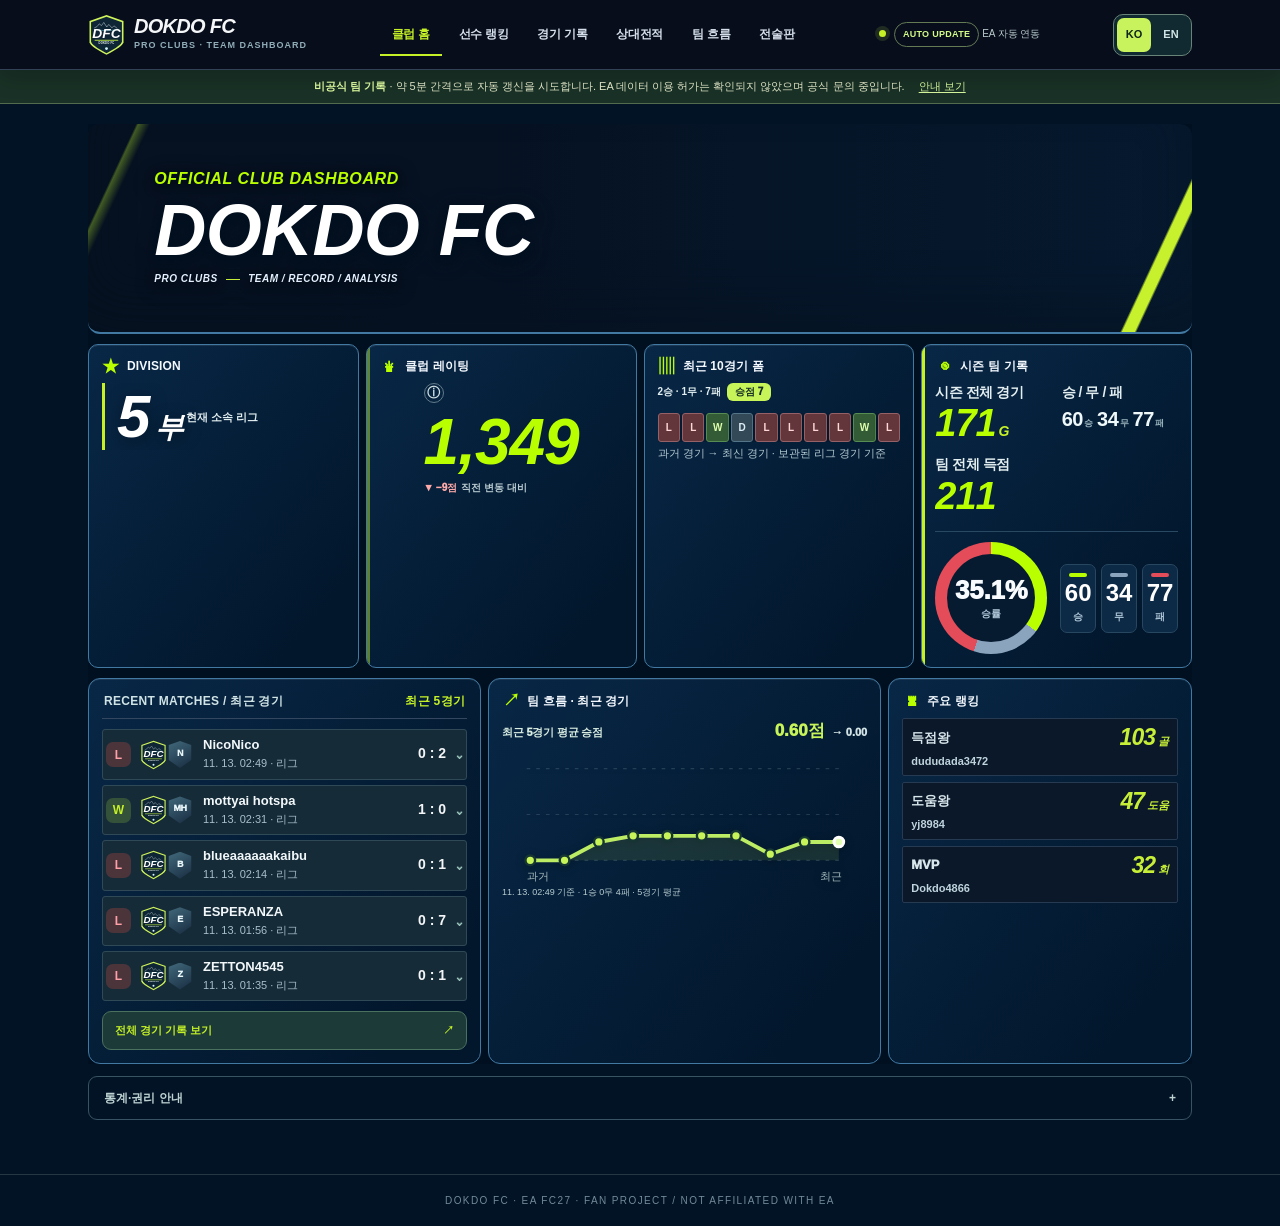
==== commit 50e38fe0: "Deploy professional broadcast-style graphics and trigger bilingual responsive visual tests" ====
--- a/index.html
+++ b/index.html
@@ -391,7 +391,7 @@
 <meta name="theme-color" content="#0b1723">
 <meta name="apple-mobile-web-app-capable" content="yes">
 <meta name="apple-mobile-web-app-status-bar-style" content="black-translucent">
-<link rel="stylesheet" href="./editorial-v1.css?v=20261113-visual-audit-v22">
+<link rel="stylesheet" href="./editorial-v1.css?v=20261113-broadcast-v23">
 </head>
 <body>
 <!-- Small reusable version of the team's existing crest, embedded to work offline -->
@@ -573,7 +573,7 @@
 </footer>
 <dialog id="methodModal" class="modal"><h3>통계 표시 기준 및 한계</h3><p>선수 누적 득점·도움 및 골키퍼 클린시트는 EA 선수 누적 통계로 표시합니다. 수비수 태클·인터셉트·공중볼과 옐로·레드카드는 홈페이지에 보관된 경기별 이벤트만 활용합니다.</p><ul><li>수비 랭킹은 해당 경기에 DF로 등록된 사람 선수 이벤트만 합산합니다. FW/MF/GK 기록은 제외합니다.</li><li>경기 분석은 EA가 반환한 사람 선수 기록의 합계이며, AI 선수 기록이 빠질 수 있습니다. 상대팀 사람 선수 기록은 불완전한 경우가 있습니다.</li><li>패스 성공률은 수집된 선수의 패스 성공 합계 ÷ 시도 합계입니다. 볼 점유율, xG, 정확한 슈팅 좌표는 원본에 없어 생성하지 않습니다.</li><li>DNF에서 선수 기록이 미집계된 경기는 0으로 표시해 잘못된 비교를 만들지 않습니다.</li><li>상대전적은 보관된 경기에서 상대팀 ID가 같은 대상을 묶고, 같은 경기 ID의 중복을 제외하여 승·무·패를 계산합니다. 저장 이전 경기는 포함되지 않습니다.</li><li>EA division 코드 5는 사이트 기준 4부, 최고 코드 3은 2부로 표시합니다. 기준이 바뀌거나 데이터 수집에 실패하면 마지막 확인 시각을 함께 보여야 합니다.</li><li>실제 서비스 적용 전 최근 갱신 시각, 경기 중복 여부, 집계 구간을 추가 검증해야 합니다.</li></ul><button type="button" id="methodClose">닫기</button></dialog>
 <script src="./live-dashboard-v7.js?v=20261112-quick-view-v2" defer></script>
-<script src="./mobile-app-v8.js?v=20261113-graphic-all-v21" defer></script>
+<script src="./mobile-app-v8.js?v=20261113-broadcast-v23" defer></script>
 <!-- DOKDO FC language switch: retains the same live EA data for both languages. -->
 <script src="./i18n-terms.js?v=20261112-quick-view-v2" defer></script>
 <script src="./i18n-v1.js?v=20261112-quick-view-v2" defer></script>
--- a/editorial-v1.css
+++ b/editorial-v1.css
@@ -730,3 +730,47 @@
  #app-home .dfc-board-card .dfc-card-title{margin-bottom:4px!important}
  .rights-hold{padding:5px 10px!important;line-height:1.35!important;font-size:10px!important}
 }
+
+/* v23: broadcast editorial design; graphic values sourced from existing DOM. */
+#app-home .dfc-summary-stat .dfc-season-visual{display:grid;grid-template-columns:minmax(88px,112px) minmax(0,1fr);align-items:center;gap:13px;margin-top:8px;padding-top:10px;border-top:1px solid #294962}
+#app-home .dfc-record-ring{--dfc-w:0%;--dfc-wd:0%;width:100%;aspect-ratio:1;border-radius:50%;background:conic-gradient(#baff00 0 var(--dfc-w),#8aa4bd var(--dfc-w) var(--dfc-wd),#e54c59 var(--dfc-wd) 100%);display:flex;align-items:center;justify-content:center;flex-direction:column;position:relative;isolation:isolate}
+#app-home .dfc-record-ring:before{content:"";position:absolute;inset:12px;background:#071b30;border-radius:50%;z-index:-1}
+#app-home .dfc-ring-value{color:#f8fbff;font-size:clamp(17px,2vw,26px);font-weight:950;font-variant-numeric:tabular-nums;line-height:1.15}
+#app-home .dfc-ring-label{font-size:10px;font-weight:800;color:#aec5d7}
+#app-home .dfc-record-key{display:grid;grid-template-columns:repeat(3,minmax(0,1fr));gap:5px;min-width:0}
+#app-home .dfc-record-key>span{display:flex;flex-direction:column;align-items:center;justify-content:center;min-width:0;gap:3px;background:#0c2945;border:1px solid #274761;border-radius:7px;padding:8px 2px}
+#app-home .dfc-record-key i{width:18px;height:4px;border-radius:3px;background:#baff00}
+#app-home .dfc-record-key .dfc-key-d{background:#8aa4bd}
+#app-home .dfc-record-key .dfc-key-l{background:#e54c59}
+#app-home .dfc-record-key b{font-size:clamp(15px,2vw,24px);line-height:1.1;font-variant-numeric:tabular-nums;color:#fff}
+#app-home .dfc-record-key small{font-size:10px;font-weight:800;color:#aec5d7}
+#app-home .dfc-summary-stat .metric-wdl{display:none!important}
+#app-home .dfc-summary-stat .metric-strip{display:grid!important;grid-template-columns:repeat(2,minmax(0,1fr))!important}
+#app-home .dfc-summary-stat .metric-strip>.metric:nth-child(3){display:flex!important}
+#app-home .dfc-summary-stat .metric-strip>.metric:nth-child(4){display:none!important}
+#app-home .dfc-summary-stat .metric-strip>.metric:nth-child(1){grid-column:auto!important}
+#app-home .dfc-summary-stat .metric-strip>.metric:nth-child(3){grid-column:auto!important}
+#app-home .dfc-summary-stat .metric-strip>.metric h3{overflow-wrap:normal!important;word-break:keep-all!important}
+#players .star-grid .star{position:relative;overflow:hidden}
+#players .star-grid .star:after{content:"";position:absolute;right:-15px;top:-30px;width:90px;height:90px;border-radius:50%;background:radial-gradient(circle,#baff001a,transparent 70%);pointer-events:none}
+#players .star-grid .star .hero-number{font-size:clamp(36px,4.5vw,60px)!important}
+#players .star-grid .star .person{max-width:100%}
+#app-home .dfc-board-matches .hero-recent-card{background:transparent!important}
+#app-home .dfc-summary-rating .metric-rating b{font-variant-numeric:tabular-nums}
+#app-home .dfc-board-card .dfc-card-title{font-size:12px!important;letter-spacing:.15px!important;font-weight:900!important}
+#app-home .dfc-photo-banner{border-radius:12px!important}
+@media(max-width:700px){
+ #app-home .dfc-summary-stat .dfc-season-visual{grid-template-columns:92px minmax(0,1fr);gap:8px;margin-top:6px;padding-top:8px}
+ #app-home .dfc-record-ring:before{inset:10px}
+ #app-home .dfc-record-key{gap:4px}
+ #app-home .dfc-record-key>span{padding:7px 2px}
+ #app-home .dfc-record-key b{font-size:17px}
+ #app-home .dfc-ring-value{font-size:19px}
+ #app-home .dfc-summary-stat .metric-strip{grid-template-columns:repeat(2,minmax(0,1fr))!important}
+ #app-home .dfc-summary-stat .metric-strip>.metric:nth-child(1),#app-home .dfc-summary-stat .metric-strip>.metric:nth-child(3){grid-column:auto!important;grid-row:auto!important;border:0!important;padding:4px!important}
+ #app-home .dfc-summary-stat .metric-strip>.metric:nth-child(3){display:flex!important}
+ #app-home .dfc-summary-stat .metric-strip>.metric h3{font-size:11px!important;white-space:normal!important}
+ #app-home .dfc-summary-stat .metric-strip>.metric b{font-size:clamp(20px,6vw,27px)!important}
+ #players .star-grid .star .hero-number{font-size:clamp(30px,9vw,42px)!important}
+}
+@media(max-width:365px){#app-home .dfc-summary-stat .dfc-season-visual{grid-template-columns:80px minmax(0,1fr)}#app-home .dfc-record-key b{font-size:15px}}
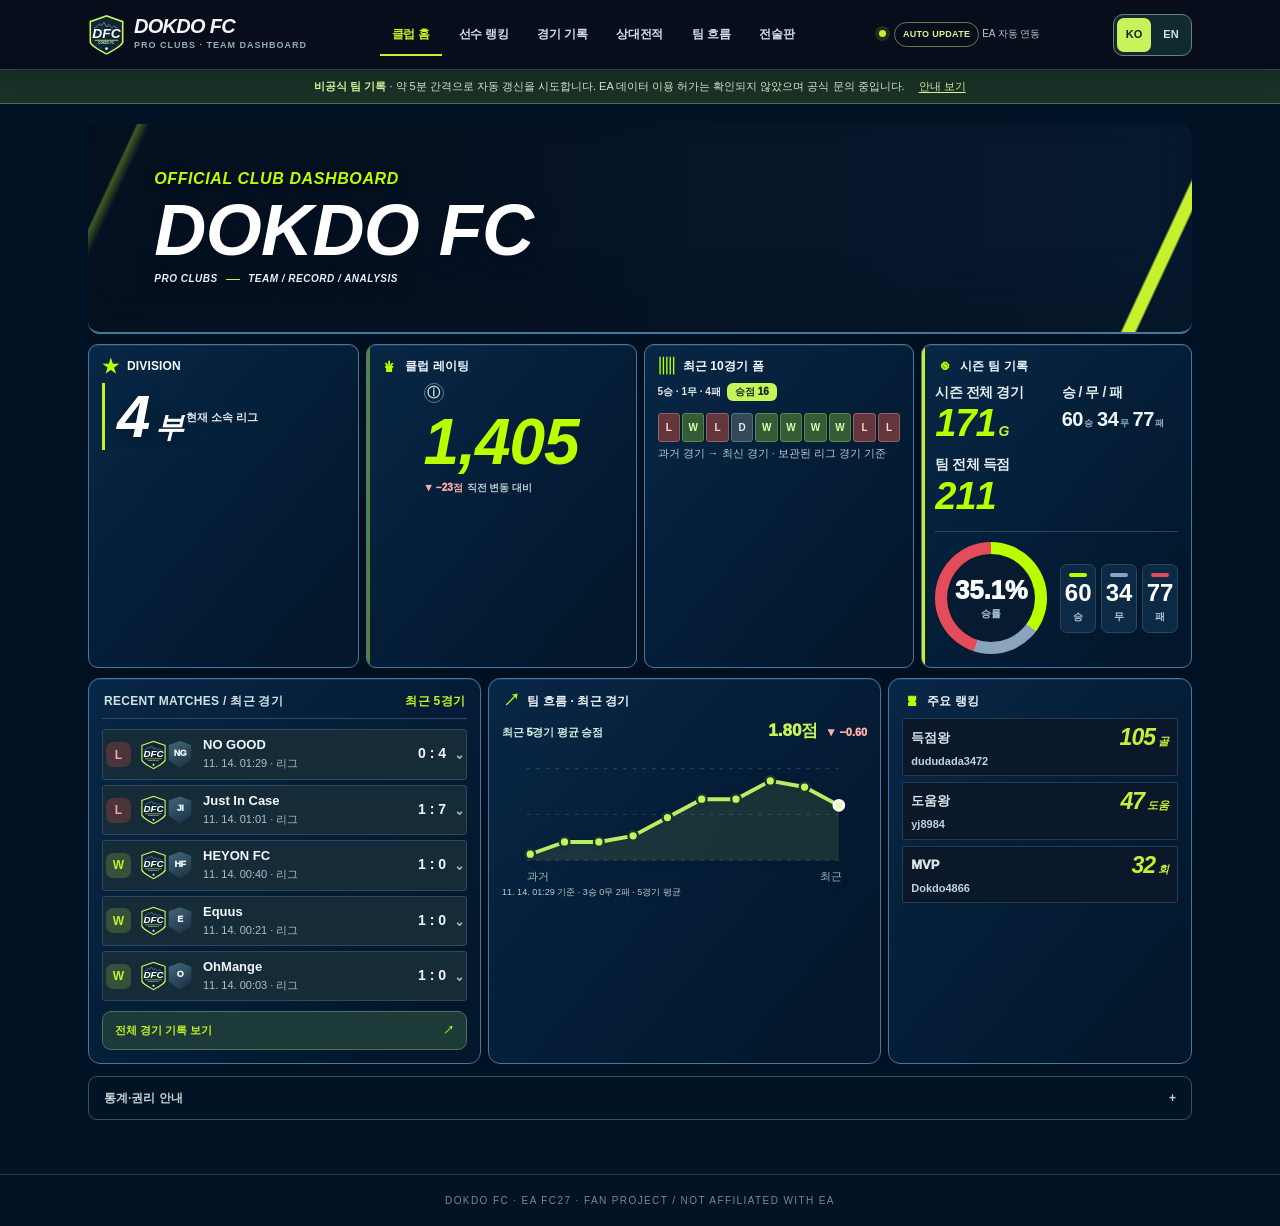
==== commit 76422126: "Add collapsible opponent-player roster to each match review" ====
--- a/index.html
+++ b/index.html
@@ -391,7 +391,7 @@
 <meta name="theme-color" content="#0b1723">
 <meta name="apple-mobile-web-app-capable" content="yes">
 <meta name="apple-mobile-web-app-status-bar-style" content="black-translucent">
-<link rel="stylesheet" href="./editorial-v1.css?v=20261113-broadcast-v23">
+<link rel="stylesheet" href="./editorial-v1.css?v=20261113-division-type-v26">
 </head>
 <body>
 <!-- Small reusable version of the team's existing crest, embedded to work offline -->
@@ -462,6 +462,7 @@
 </div><div class="match-list" id="matchList"></div><div class="archive-actions"><span id="archiveVisible">저장된 경기를 불러오는 중</span><button id="archiveShowAll" class="archive-show-all" type="button" hidden>모든 기록 보기</button></div><p class="crest-data-note"><b>●</b> 경기를 누르면 바로 아래 리뷰가 펼쳐지고, 다시 누르면 닫힙니다.</p></section>
 <div class="review-dock" id="reviewDock"><section class="panel inline-match-review" id="matchReviewPanel" hidden><div class="review-utility"><strong>📊 매치 리뷰 · 경기 상세</strong><button type="button" id="matchReviewClose" aria-label="매치 리뷰 닫기">✕ 닫기</button></div><div class="match-center-head"><div><div class="games-title">MATCH REVIEW · <span id="gameDate">2026.11.11</span></div><div class="game-team-display" id="gameTeamDisplay"><svg class="mini-logo" width="30" height="34"><use href="#dfc-crest"/></svg><span class="team-name-pair" id="gameVs">DOKDO FC <span>VS</span> RockaBye FC</span></div></div><div class="score"><b id="scoreUs">1</b> : <span id="scoreThem">0</span></div></div>
 <div class="match-contributors" id="matchContributors" aria-label="DOKDO FC 경기별 득점과 도움" aria-live="polite"><div class="match-contribution-row"><span class="match-contribution-label">⚽ 득점</span><div class="match-contributor-values">선수 기록 확인 중</div></div><div class="match-contribution-row"><span class="match-contribution-label">🎯 도움</span><div class="match-contributor-values">선수 기록 확인 중</div></div></div>
+<details class="opponent-roster-panel" id="opponentRosterPanel"><summary><span>👥 상대팀 선수 기록</span><small id="opponentRosterCount">선수 확인</small><span aria-hidden="true">⌄</span></summary><div id="opponentRosterList" class="opponent-roster-list" aria-live="polite"></div><p class="opponent-roster-note" id="opponentRosterNote">EA에서 수집된 실제 선수 기록만 표시합니다.</p></details>
 <div class="center-body"><div class="head2head-inline" id="inlineH2H" aria-live="polite">상대전적 확인 중</div><div class="compare-title"><span>DOKDO FC · 수집된 선수</span><span>상대팀 · 수집된 선수</span></div><div id="compareRows"></div><div class="coverage" id="coverage">수집 범위 안내</div><div class="match-footer"><div class="comparison-mini"><small>우리 팀 패스 성공률</small><b id="ourPass">80%</b></div><div class="comparison-mini"><small>상대 수집 선수 패스 성공률</small><b id="theirPass">66%</b></div><div class="comparison-mini"><small>볼 점유율</small><b>— <em>원본 없음</em></b></div></div><p class="muted-tip">슈팅·패스·태클·인터셉트는 수집된 사람 선수의 합계로, AI를 포함한 전체 팀 공식 수치와 다를 수 있습니다.</p></div></section></div>
 </div>
 <details class="h2h-panel panel" id="rivalry"><summary class="fold-summary"><span>🤝 상대전적</span><small>상대팀별 승·무·패 확인</small><em>⌄</em></summary>
--- a/editorial-v1.css
+++ b/editorial-v1.css
@@ -774,3 +774,73 @@
  #players .star-grid .star .hero-number{font-size:clamp(30px,9vw,42px)!important}
 }
 @media(max-width:365px){#app-home .dfc-summary-stat .dfc-season-visual{grid-template-columns:80px minmax(0,1fr)}#app-home .dfc-record-key b{font-size:15px}}
+
+/* v24 / user screenshot 390px: prevent equal-row card stretching and division text collision */
+@media(max-width:700px){
+ #app-home .dfc-summary-grid{display:grid!important;grid-template-columns:repeat(2,minmax(0,1fr))!important;grid-template-rows:auto auto auto!important;align-items:start!important;gap:9px!important}
+ #app-home .dfc-summary-grid>.dfc-board-card{height:auto!important;min-height:0!important;max-height:none!important;align-self:start!important;overflow:visible!important}
+ #app-home .dfc-summary-grid>.dfc-summary-division{grid-column:1!important;grid-row:1!important;min-height:120px!important}
+ #app-home .dfc-summary-grid>.dfc-summary-rating{grid-column:2!important;grid-row:1!important;min-height:120px!important}
+ #app-home .dfc-summary-grid>.dfc-summary-form{grid-column:1/-1!important;grid-row:2!important;padding:12px!important;min-height:0!important}
+ #app-home .dfc-summary-grid>.dfc-summary-stat{grid-column:1/-1!important;grid-row:3!important;min-height:0!important}
+ #app-home .dfc-summary-form .division-form{height:auto!important;min-height:0!important;max-height:none!important;padding-bottom:0!important;margin-bottom:0!important}
+ #app-home .dfc-summary-form .division-form-results{margin:6px 0!important}
+ #app-home .dfc-summary-form .division-form-top{gap:6px!important}
+ #app-home .dfc-summary-grid .division-showcase{display:flex!important;align-items:center!important;justify-content:flex-start!important;gap:11px!important;flex-wrap:nowrap!important}
+ #app-home .dfc-summary-grid .division-digit{flex:0 0 auto!important;line-height:1.15!important;margin-right:3px!important}
+ #app-home .dfc-summary-grid .division-copy{flex:1 1 auto!important;min-width:0!important;gap:3px!important}
+ #app-home .dfc-summary-grid .division-copy strong{font-size:11px!important;line-height:1.35!important;word-break:keep-all!important;overflow-wrap:normal!important;white-space:normal!important}
+ #app-home .dfc-summary-grid .division-copy small{font-size:9px!important;line-height:1.3!important}
+ #app-home .dfc-summary-stat .dfc-season-visual{grid-template-columns:minmax(100px,128px) minmax(0,1fr)!important;gap:14px!important}
+ #app-home .dfc-summary-stat .metric-strip{grid-template-columns:repeat(2,minmax(0,1fr))!important}
+}
+@media(max-width:365px){
+ #app-home .dfc-summary-grid .division-showcase{gap:7px!important}
+ #app-home .dfc-summary-grid .division-digit{font-size:29px!important}
+ #app-home .dfc-summary-stat .dfc-season-visual{grid-template-columns:95px minmax(0,1fr)!important;gap:8px!important}
+}
+
+/* v25: precise screenshot correction — separate division suffix and remove form dead space. */
+@media(max-width:700px){
+ #app-home .dfc-summary-grid{grid-auto-rows:min-content!important;align-content:start!important;align-items:start!important}
+ #app-home .dfc-summary-grid>.dfc-summary-form{
+  grid-column:1/-1!important;grid-row:2!important;display:block!important;
+  height:max-content!important;min-height:0!important;max-height:116px!important;
+  align-self:start!important;padding:10px 12px!important;overflow:visible!important
+ }
+ #app-home .dfc-summary-form>.dfc-card-title{margin:0 0 5px!important;min-height:0!important}
+ #app-home .dfc-summary-form .division-form{
+  display:block!important;height:max-content!important;min-height:0!important;max-height:none!important;
+  margin:0!important;padding:0!important;flex:none!important;align-self:start!important
+ }
+ #app-home .dfc-summary-form .division-form-top{margin:0!important;padding:0!important;min-height:0!important}
+ #app-home .dfc-summary-form .division-form-results{margin:5px 0 0!important;min-height:0!important}
+ #app-home .dfc-summary-form .division-form-results span{height:24px!important}
+ #app-home .dfc-summary-form .division-form>small{display:none!important}
+ #app-home .dfc-summary-division .division-showcase{
+  display:flex!important;align-items:center!important;justify-content:flex-start!important;
+  column-gap:18px!important;row-gap:4px!important;flex-wrap:nowrap!important
+ }
+ #app-home .dfc-summary-division .division-digit{
+  display:inline-block!important;flex:0 0 auto!important;
+  margin:0 8px 0 0!important;padding-right:6px!important;
+  letter-spacing:0!important;white-space:nowrap!important;line-height:1.2!important
+ }
+ #app-home .dfc-summary-division .division-copy{
+  flex:1 1 auto!important;min-width:0!important;margin-left:4px!important;
+  padding-left:4px!important
+ }
+ #app-home .dfc-summary-division .division-copy strong{
+  display:block!important;white-space:normal!important;word-break:keep-all!important;
+  line-height:1.45!important;letter-spacing:0!important;font-size:11px!important
+ }
+}
+
+/* v26: keep '5부' together; retain the wider gap before '현재 소속 리그'. */
+@media(max-width:700px){
+ #app-home .dfc-summary-division .division-digit{
+  margin:0!important;padding:0!important;letter-spacing:-1px!important;
+ }
+ #app-home .dfc-summary-division .division-showcase{column-gap:18px!important}
+ #app-home .dfc-summary-division .division-copy{margin-left:4px!important;padding-left:4px!important}
+}
